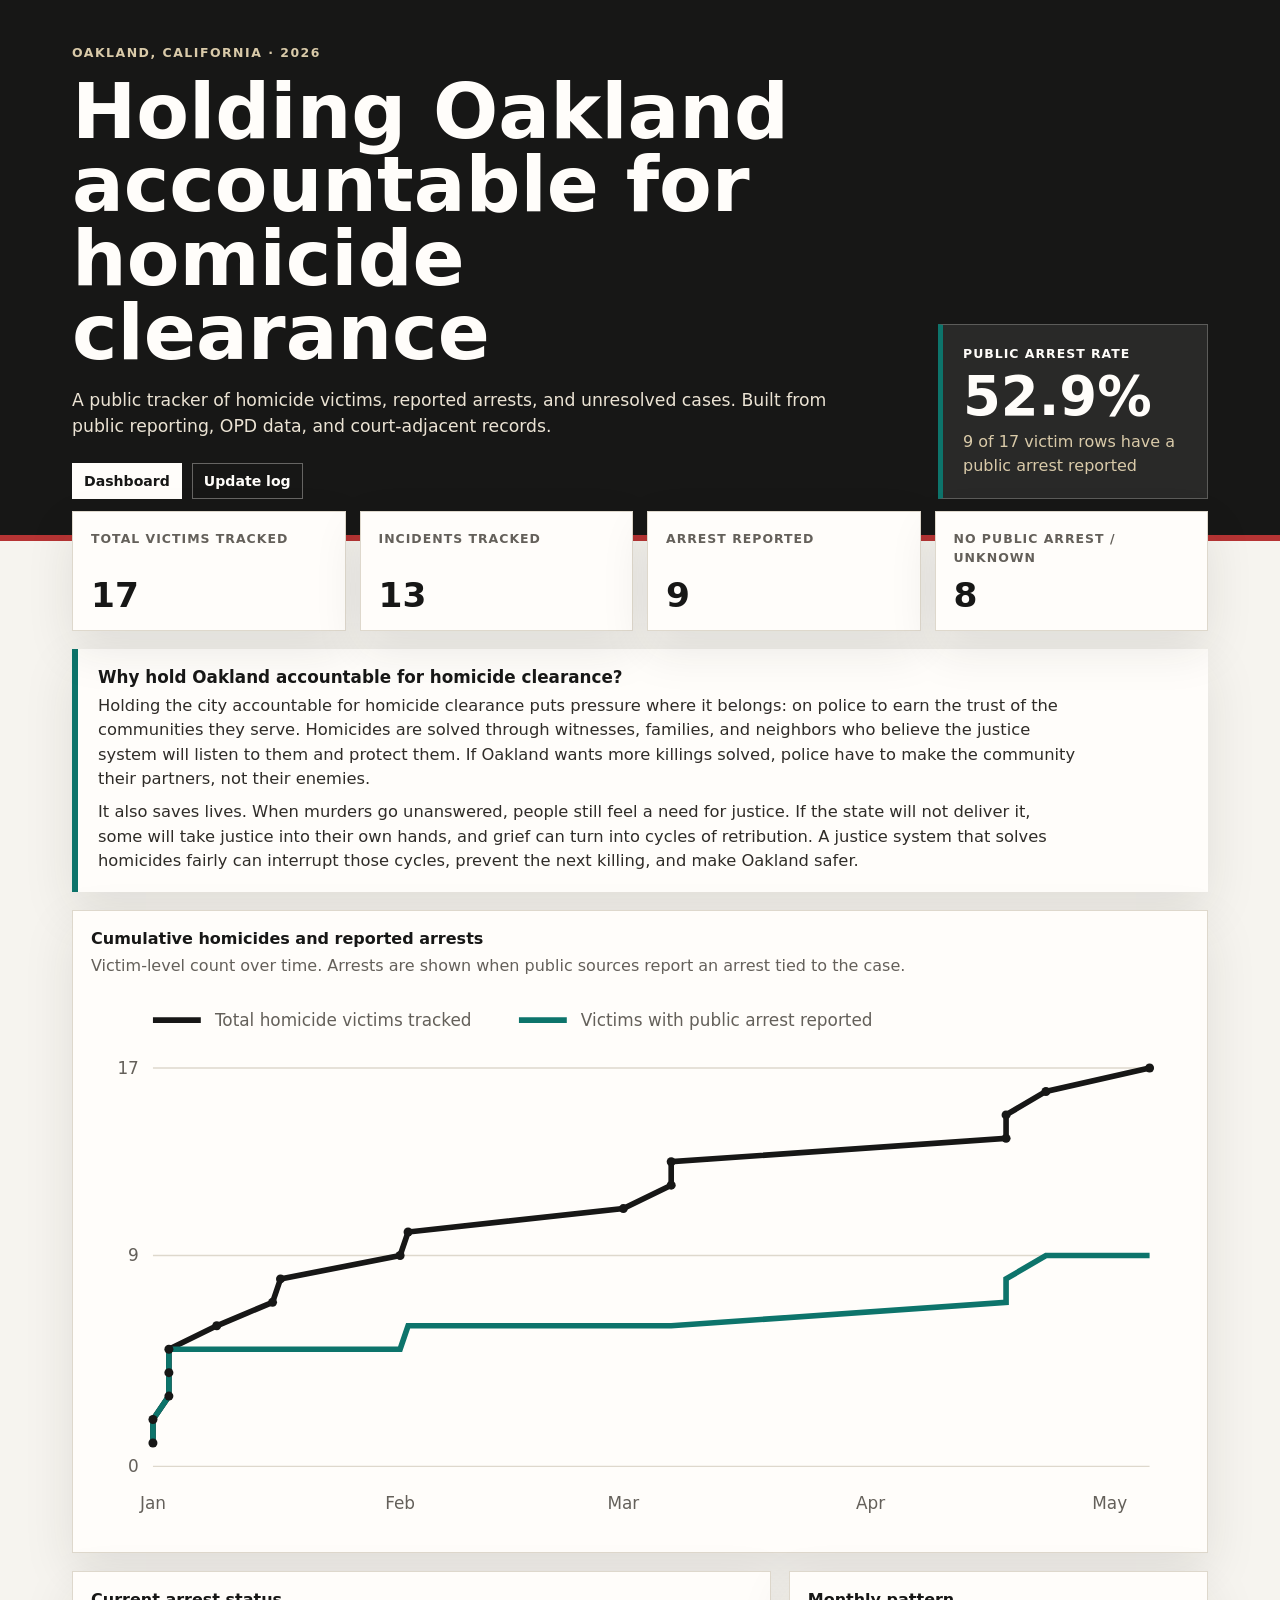
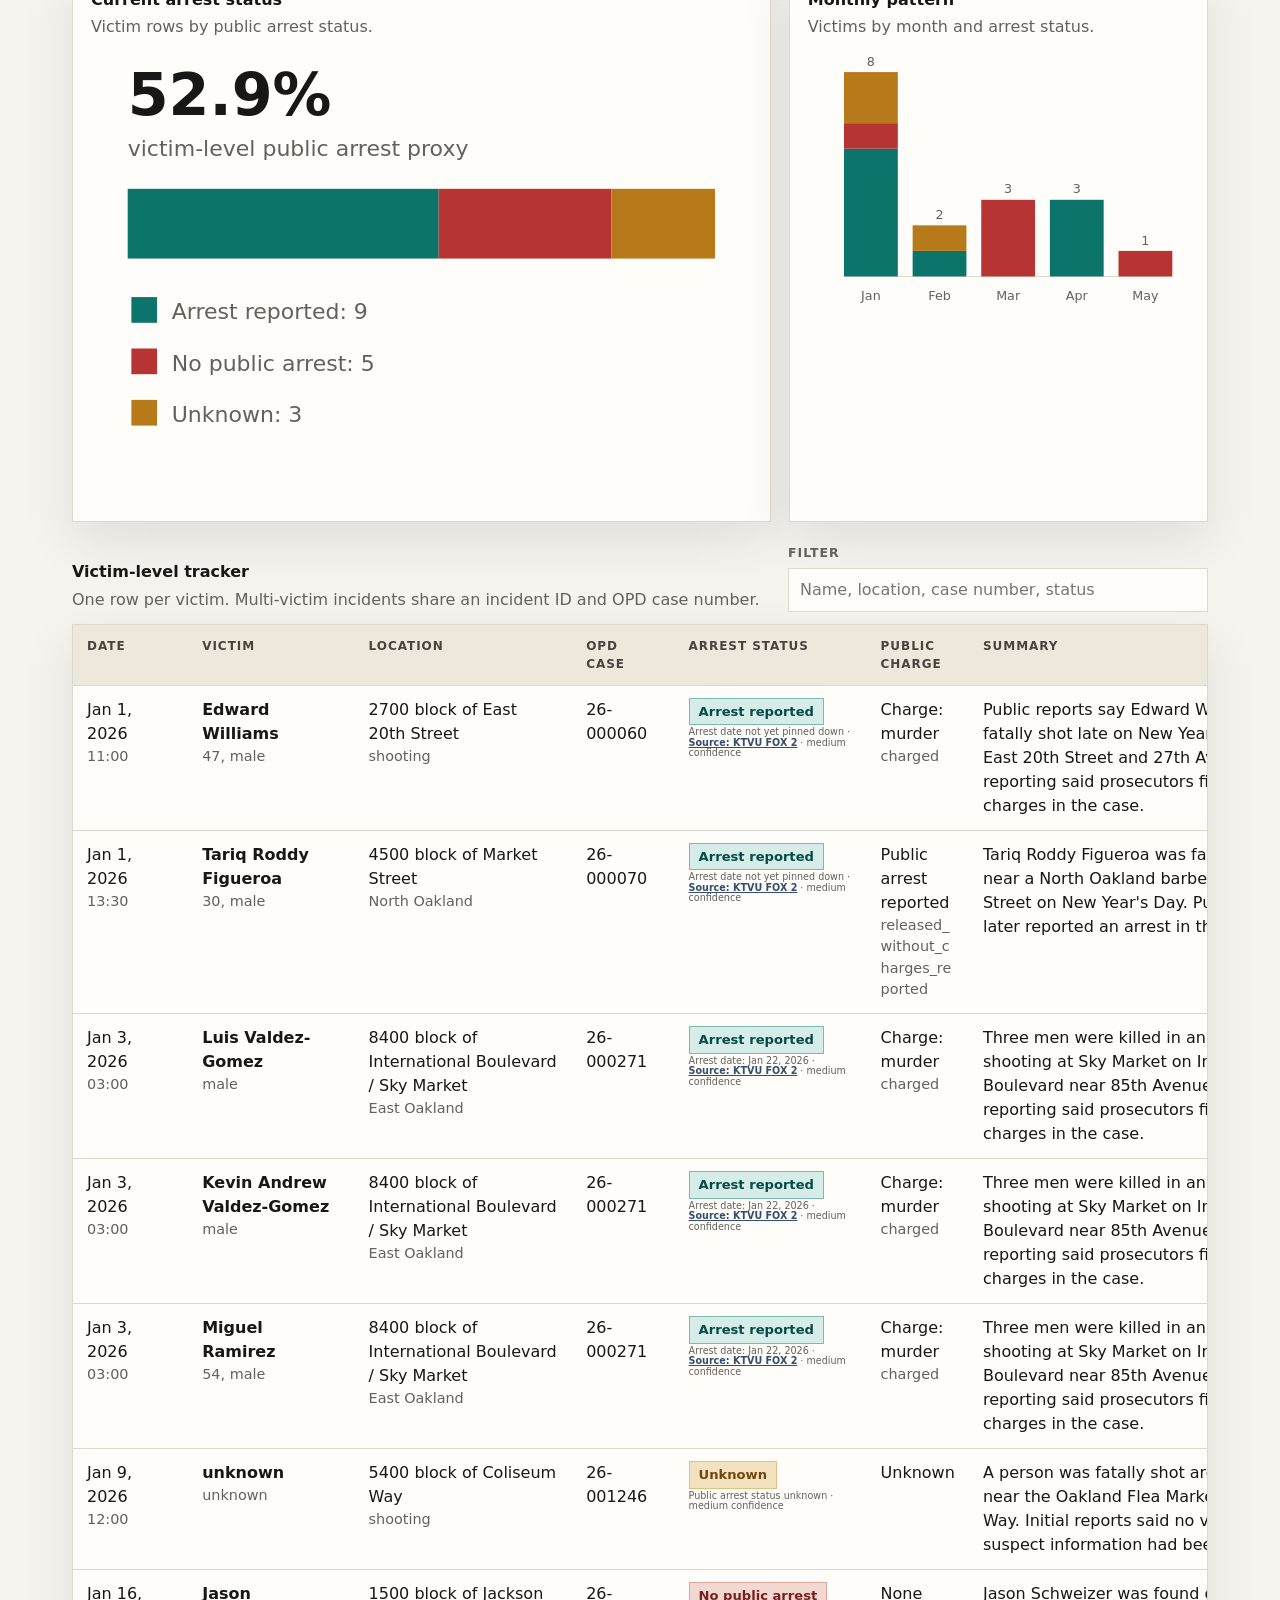
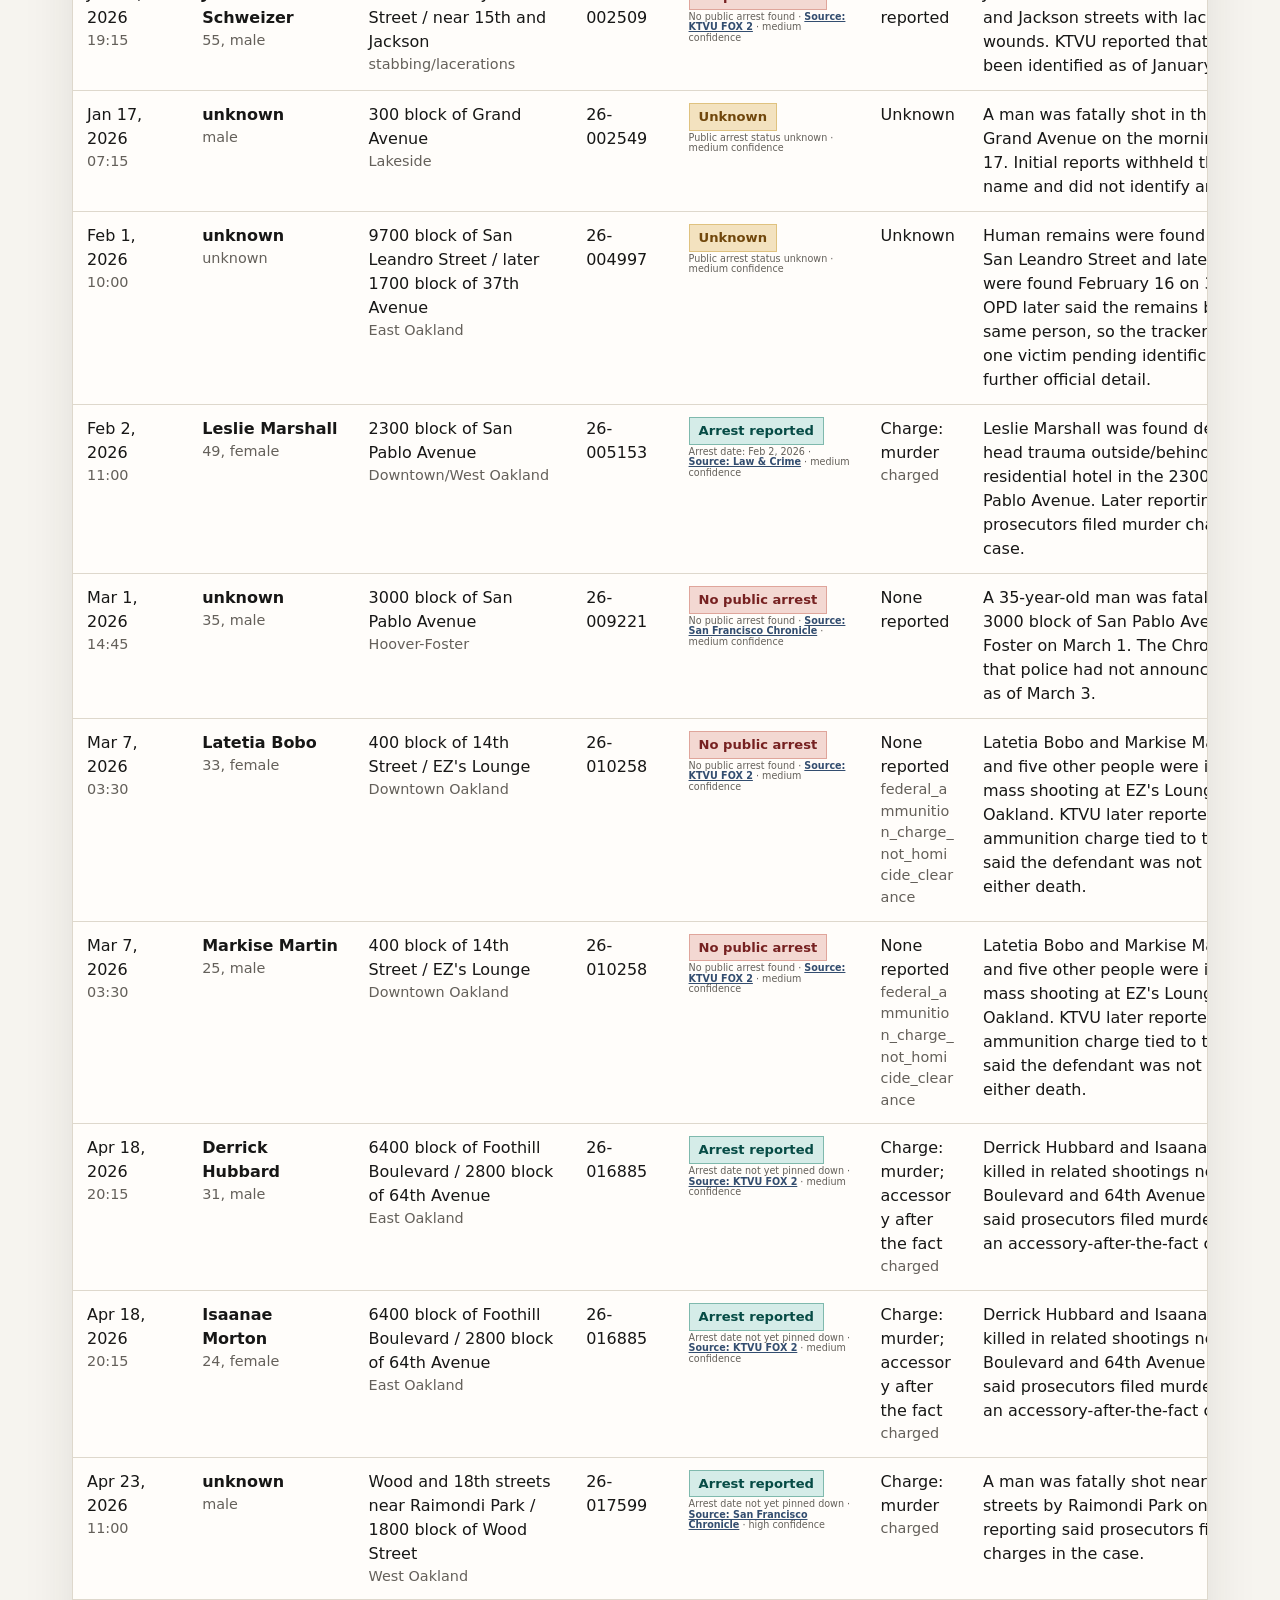
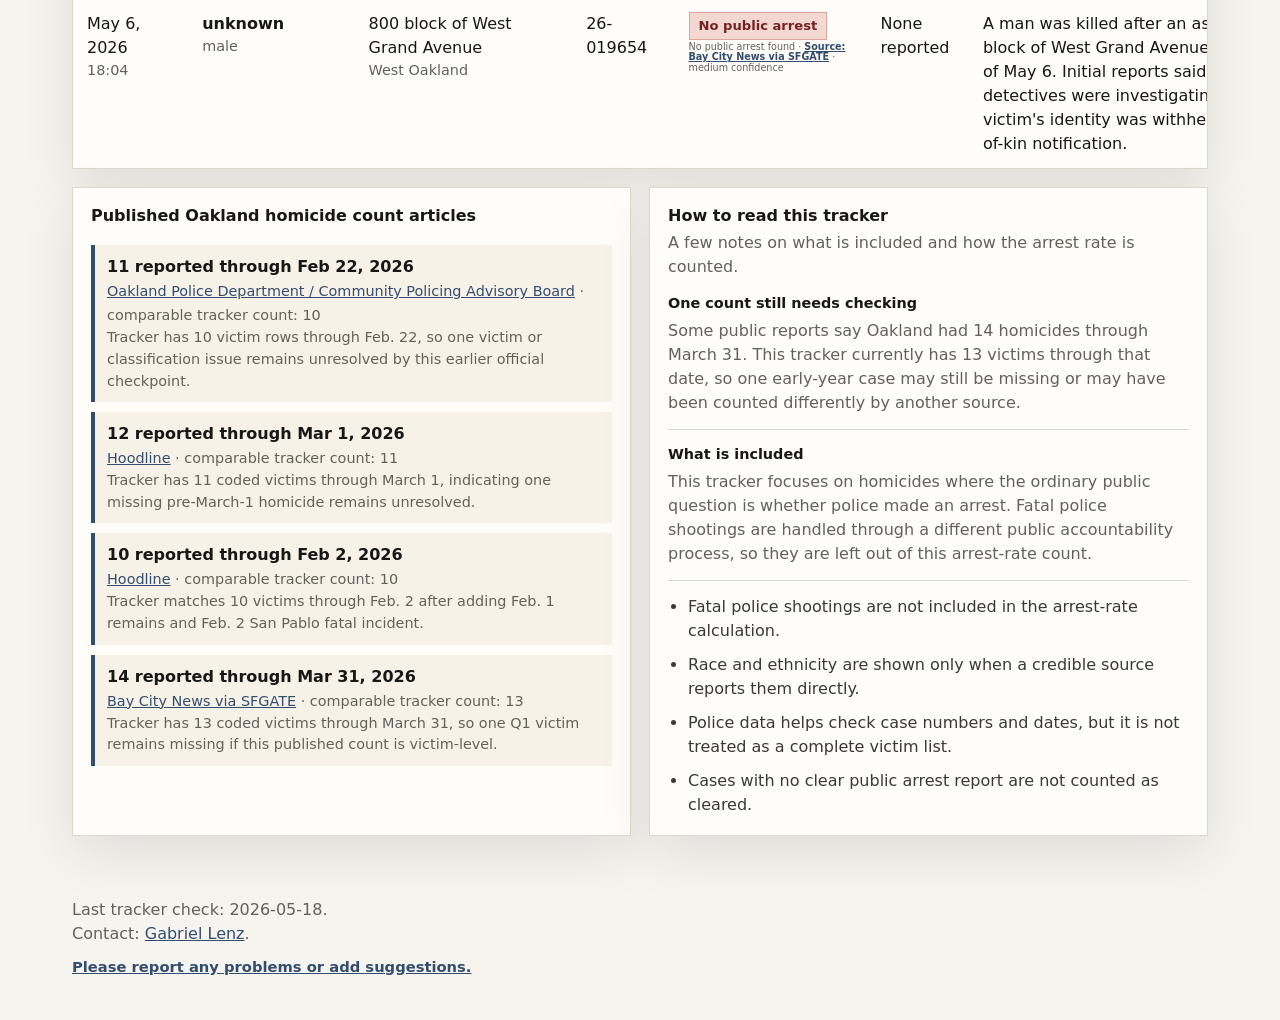
==== index.html @ f84cbbd5 "Refine clearance rationale and table layout" ====
<!doctype html>
<html lang="en">
  <head>
    <meta charset="utf-8" />
    <meta name="viewport" content="width=device-width, initial-scale=1" />
    <meta
      name="description"
      content="Public dashboard tracking Oakland homicide victims and arrest-reported clearance indicators in 2026."
    />
    <title>Oakland Homicide Clearance Tracker</title>
    <link rel="stylesheet" href="styles.css" />
  </head>
  <body>
    <header class="site-header">
      <div class="header-inner">
        <div>
          <p class="eyebrow">Oakland, California · 2026</p>
          <h1>Holding Oakland accountable for homicide clearance</h1>
          <p class="lede">
            A public tracker of homicide victims, reported arrests, and unresolved cases. Built from public
            reporting, OPD data, and court-adjacent records.
          </p>
          <nav class="site-nav" aria-label="Site navigation">
            <a href="index.html" aria-current="page">Dashboard</a>
            <a href="updates.html">Update log</a>
          </nav>
        </div>
        <div class="status-box" aria-label="Current public arrest rate">
          <span class="status-label">Public arrest rate</span>
          <strong id="heroRate">--</strong>
          <span id="heroBasis">Victim-level proxy</span>
        </div>
      </div>
    </header>

    <main>
      <section class="metrics" aria-label="Summary metrics">
        <div class="metric">
          <span>Total victims tracked</span>
          <strong id="metricVictims">--</strong>
        </div>
        <div class="metric">
          <span>Incidents tracked</span>
          <strong id="metricIncidents">--</strong>
        </div>
        <div class="metric">
          <span>Arrest reported</span>
          <strong id="metricArrests">--</strong>
        </div>
        <div class="metric">
          <span>No public arrest / unknown</span>
          <strong id="metricUnresolved">--</strong>
        </div>
      </section>

      <section class="mission" aria-label="Why this tracker exists">
        <h2>Why hold Oakland accountable for homicide clearance?</h2>
        <p>
          Holding the city accountable for homicide clearance puts pressure where it belongs: on police to earn
          the trust of the communities they serve. Homicides are solved through witnesses, families, and neighbors
          who believe the justice system will listen to them and protect them. If Oakland wants more killings
          solved, police have to make the community their partners, not their enemies.
        </p>
        <p>
          It also saves lives. When murders go unanswered, people still feel a need for justice. If the state will
          not deliver it, some will take justice into their own hands, and grief can turn into cycles of
          retribution. A justice system that solves homicides fairly can interrupt those cycles, prevent the next
          killing, and make Oakland safer.
        </p>
      </section>

      <section class="dashboard-grid" aria-label="Data visuals">
        <article class="panel wide">
          <div class="panel-heading">
            <div>
              <h2>Cumulative homicides and reported arrests</h2>
              <p>Victim-level count over time. Arrests are shown when public sources report an arrest tied to the case.</p>
            </div>
          </div>
          <div id="cumulativeChart" class="chart"></div>
        </article>

        <article class="panel">
          <div class="panel-heading">
            <div>
              <h2>Current arrest status</h2>
              <p>Victim rows by public arrest status.</p>
            </div>
          </div>
          <div id="statusChart" class="chart compact"></div>
        </article>

        <article class="panel">
          <div class="panel-heading">
            <div>
              <h2>Monthly pattern</h2>
              <p>Victims by month and arrest status.</p>
            </div>
          </div>
          <div id="monthlyChart" class="chart compact"></div>
        </article>
      </section>

      <section class="cases-section">
        <div class="section-heading">
          <div>
            <h2>Victim-level tracker</h2>
            <p>One row per victim. Multi-victim incidents share an incident ID and OPD case number.</p>
          </div>
          <label class="filter">
            <span>Filter</span>
            <input id="caseFilter" type="search" placeholder="Name, location, case number, status" />
          </label>
        </div>
        <div class="table-wrap">
          <table>
            <colgroup>
              <col class="col-date" />
              <col class="col-victim" />
              <col class="col-location" />
              <col class="col-case" />
              <col class="col-status" />
              <col class="col-charge" />
              <col class="col-summary" />
            </colgroup>
            <thead>
              <tr>
                <th>Date</th>
                <th>Victim</th>
                <th>Location</th>
                <th>OPD case</th>
                <th>Arrest status</th>
                <th>Public charge</th>
                <th>Summary</th>
              </tr>
            </thead>
            <tbody id="victimRows"></tbody>
          </table>
        </div>
      </section>

      <section class="dashboard-grid bottom" aria-label="Reconciliation and methods">
        <article class="panel">
          <div class="panel-heading">
            <div>
              <h2>Published Oakland homicide count articles</h2>
            </div>
          </div>
          <div id="countReports" class="count-list"></div>
        </article>
        <article class="panel">
          <div class="panel-heading">
            <div>
              <h2>How to read this tracker</h2>
              <p>A few notes on what is included and how the arrest rate is counted.</p>
            </div>
          </div>
          <div class="technical-note">
            <h3>One count still needs checking</h3>
            <p id="reconciliationNote"></p>
          </div>
          <div class="technical-note">
            <h3>What is included</h3>
            <p id="scopeNote"></p>
          </div>
          <ul class="rules">
            <li>Fatal police shootings are not included in the arrest-rate calculation.</li>
            <li>Race and ethnicity are shown only when a credible source reports them directly.</li>
            <li>Police data helps check case numbers and dates, but it is not treated as a complete victim list.</li>
            <li>Cases with no clear public arrest report are not counted as cleared.</li>
          </ul>
        </article>
      </section>
    </main>

    <footer>
      <p>
        Last tracker check: <span id="lastChecked">--</span>.
      </p>
      <p>
        Contact: <a href="mailto:gabe.lenz@gmail.com">Gabriel Lenz</a>.
      </p>
      <p class="feedback">
        <a href="https://github.com/gabriellenz/oakland-clearance-tracker/issues/new">
          Please report any problems or add suggestions.
        </a>
      </p>
    </footer>

    <script src="app.js"></script>
  </body>
</html>
---- styles.css ----
:root {
  --bg: #f6f4ef;
  --paper: #fffdfa;
  --ink: #171716;
  --muted: #64605a;
  --line: #ded8cc;
  --red: #b63434;
  --red-soft: #f3d8d2;
  --teal: #0d746b;
  --teal-soft: #d5ece8;
  --gold: #b77a1b;
  --gold-soft: #f3e2bf;
  --blue: #334d6f;
  --shadow: 0 18px 48px rgba(43, 37, 28, 0.1);
}

* {
  box-sizing: border-box;
}

body {
  margin: 0;
  background: var(--bg);
  color: var(--ink);
  font-family:
    Inter, ui-sans-serif, system-ui, -apple-system, BlinkMacSystemFont, "Segoe UI", sans-serif;
  line-height: 1.5;
}

a {
  color: var(--blue);
}

.site-header {
  background: #171716;
  color: #fffdfa;
  border-bottom: 6px solid var(--red);
}

.compact-header .header-inner {
  grid-template-columns: minmax(0, 1fr);
  min-height: 260px;
}

.header-inner {
  max-width: 1180px;
  margin: 0 auto;
  min-height: 380px;
  padding: 44px 22px 36px;
  display: grid;
  grid-template-columns: minmax(0, 1fr) 270px;
  gap: 34px;
  align-items: end;
}

.eyebrow {
  margin: 0 0 12px;
  color: #d9caa9;
  font-size: 0.78rem;
  font-weight: 800;
  letter-spacing: 0.12em;
  text-transform: uppercase;
}

h1,
h2,
p {
  margin-top: 0;
}

h1 {
  max-width: 780px;
  margin-bottom: 18px;
  font-size: clamp(2.4rem, 6vw, 5.6rem);
  line-height: 0.96;
  letter-spacing: 0;
}

h2 {
  margin-bottom: 6px;
  font-size: 1rem;
  line-height: 1.2;
}

.lede {
  max-width: 760px;
  margin-bottom: 0;
  color: #ebe3d4;
  font-size: 1.08rem;
}

.site-nav {
  display: flex;
  flex-wrap: wrap;
  gap: 10px;
  margin-top: 24px;
}

.site-nav a {
  display: inline-flex;
  align-items: center;
  min-height: 36px;
  padding: 6px 11px;
  border: 1px solid rgba(255, 253, 250, 0.34);
  color: #fffdfa;
  font-size: 0.88rem;
  font-weight: 800;
  text-decoration: none;
}

.site-nav a[aria-current="page"] {
  background: #fffdfa;
  color: #171716;
}

.status-box {
  border: 1px solid rgba(255, 253, 250, 0.24);
  border-left: 5px solid var(--teal);
  padding: 20px;
  background: rgba(255, 253, 250, 0.08);
}

.status-label,
.metric span,
.filter span {
  display: block;
  color: inherit;
  font-size: 0.78rem;
  font-weight: 800;
  letter-spacing: 0.08em;
  text-transform: uppercase;
}

.status-box strong {
  display: block;
  margin: 6px 0;
  font-size: 3.4rem;
  line-height: 1;
}

.status-box span:last-child {
  color: #d9caa9;
}

main {
  max-width: 1180px;
  margin: 0 auto;
  padding: 24px 22px 44px;
}

.metrics {
  display: grid;
  grid-template-columns: repeat(4, minmax(0, 1fr));
  gap: 14px;
  margin-top: -54px;
}

.metric,
.panel,
.notice {
  background: var(--paper);
  border: 1px solid var(--line);
  box-shadow: var(--shadow);
}

.metric {
  min-height: 120px;
  padding: 18px;
  display: grid;
  align-content: space-between;
}

.metric span {
  color: var(--muted);
}

.metric strong {
  font-size: 2.15rem;
  line-height: 1;
}

.mission {
  margin: 18px 0;
  padding: 18px 20px;
  border-left: 6px solid var(--teal);
  background: var(--paper);
  box-shadow: var(--shadow);
}

.mission h2 {
  font-size: 1.05rem;
}

.mission p {
  max-width: 980px;
  margin-bottom: 9px;
  color: #2f2c28;
  font-size: 1.02rem;
}

.mission p:last-child {
  margin-bottom: 0;
}

.panel p,
.section-heading p,
footer p {
  color: var(--muted);
  margin-bottom: 0;
}

.dashboard-grid {
  display: grid;
  grid-template-columns: minmax(0, 1.25fr) minmax(320px, 0.75fr);
  gap: 18px;
  margin: 18px 0;
}

.dashboard-grid.bottom {
  grid-template-columns: minmax(0, 1fr) minmax(0, 1fr);
}

.panel {
  padding: 18px;
  overflow: hidden;
}

.panel.wide {
  grid-column: 1 / -1;
}

.panel-heading {
  display: flex;
  justify-content: space-between;
  gap: 16px;
  margin-bottom: 14px;
}

.chart {
  width: 100%;
  min-height: 320px;
  overflow: hidden;
}

.chart.compact {
  min-height: 245px;
}

svg {
  display: block;
  width: 100%;
  height: auto;
}

.axis,
.chart-label {
  fill: var(--muted);
  font-size: 12px;
}

.cases-section {
  margin-top: 22px;
}

.section-heading {
  display: flex;
  justify-content: space-between;
  align-items: end;
  gap: 18px;
  margin-bottom: 12px;
}

.filter {
  width: min(420px, 100%);
}

.filter span {
  color: var(--muted);
  margin-bottom: 5px;
}

.filter input {
  width: 100%;
  min-height: 42px;
  border: 1px solid var(--line);
  background: var(--paper);
  color: var(--ink);
  padding: 9px 11px;
  font: inherit;
}

.table-wrap {
  overflow-x: auto;
  border: 1px solid var(--line);
  background: var(--paper);
  box-shadow: var(--shadow);
}

table {
  width: 100%;
  min-width: 1280px;
  border-collapse: collapse;
  table-layout: fixed;
}

.col-date {
  width: 9%;
}

.col-victim {
  width: 13%;
}

.col-location {
  width: 17%;
}

.col-case {
  width: 8%;
}

.col-status {
  width: 15%;
}

.col-charge {
  width: 8%;
}

.col-summary {
  width: 30%;
}

th,
td {
  padding: 12px 14px;
  border-bottom: 1px solid var(--line);
  text-align: left;
  vertical-align: top;
  overflow-wrap: anywhere;
}

th {
  background: #eee8dc;
  color: #48433d;
  font-size: 0.75rem;
  letter-spacing: 0.08em;
  text-transform: uppercase;
}

tr:last-child td {
  border-bottom: 0;
}

.name {
  font-weight: 800;
}

.subtext {
  color: var(--muted);
  font-size: 0.9rem;
}

.microtext {
  margin-top: 2px;
  color: var(--muted);
  font-size: 0.6rem;
  line-height: 1.1;
}

.subtext a,
.microtext a {
  color: var(--blue);
  font-weight: 650;
}

.pill {
  display: inline-flex;
  align-items: center;
  min-height: 26px;
  padding: 3px 9px;
  border: 1px solid;
  font-size: 0.82rem;
  font-weight: 800;
  white-space: nowrap;
}

.pill.yes {
  border-color: #7fb9ad;
  background: var(--teal-soft);
  color: #064b45;
}

.pill.no {
  border-color: #dfa59b;
  background: var(--red-soft);
  color: #762121;
}

.pill.unknown {
  border-color: #dfc27f;
  background: var(--gold-soft);
  color: #70470c;
}

.count-list {
  display: grid;
  gap: 10px;
}

.count-item {
  border-left: 4px solid var(--blue);
  background: #f7f2e8;
  padding: 10px 12px;
}

.count-item strong {
  display: block;
}

.count-item span {
  color: var(--muted);
  font-size: 0.9rem;
}

.log-list {
  display: grid;
  gap: 12px;
}

.log-item {
  display: grid;
  grid-template-columns: minmax(0, 1fr) minmax(210px, 0.35fr);
  gap: 18px;
  align-items: start;
  padding: 16px;
  border: 1px solid var(--line);
  background: var(--paper);
  box-shadow: var(--shadow);
}

.log-item h2 {
  margin: 3px 0 4px;
  font-size: 1rem;
}

.log-item p,
.log-meta span {
  margin: 0;
  color: var(--muted);
}

.log-type {
  color: var(--teal);
  font-size: 0.75rem;
  font-weight: 850;
  letter-spacing: 0.08em;
  text-transform: uppercase;
}

.log-meta {
  display: grid;
  gap: 4px;
}

.empty-state {
  padding: 18px;
  border: 1px dashed var(--line);
  background: var(--paper);
  color: var(--muted);
}

.rules {
  margin: 0;
  padding-left: 20px;
  color: #3c3833;
}

.technical-note {
  margin-bottom: 14px;
  padding-bottom: 14px;
  border-bottom: 1px solid var(--line);
}

.technical-note h3 {
  margin: 0 0 4px;
  font-size: 0.9rem;
}

.technical-note p {
  margin: 0;
  color: var(--muted);
}

.rules li + li {
  margin-top: 10px;
}

footer {
  max-width: 1180px;
  margin: 0 auto;
  padding: 0 22px 42px;
}

.feedback {
  margin-top: 10px;
  font-size: 0.92rem;
}

.feedback a {
  font-weight: 750;
}

@media (max-width: 900px) {
  .header-inner,
  .dashboard-grid,
  .dashboard-grid.bottom,
  .log-item {
    grid-template-columns: 1fr;
  }

  .header-inner {
    min-height: 0;
    padding-top: 34px;
  }

  .status-box {
    max-width: 360px;
  }

  .metrics {
    grid-template-columns: repeat(2, minmax(0, 1fr));
    margin-top: -28px;
  }

  .panel.wide {
    grid-column: auto;
  }

  .section-heading {
    align-items: stretch;
    flex-direction: column;
  }
}

@media (max-width: 560px) {
  main,
  .header-inner,
  footer {
    padding-left: 14px;
    padding-right: 14px;
  }

  h1 {
    font-size: 2.55rem;
  }

  .metrics {
    grid-template-columns: 1fr;
  }

  .metric {
    min-height: 98px;
  }

  .chart {
    min-height: 260px;
  }
}
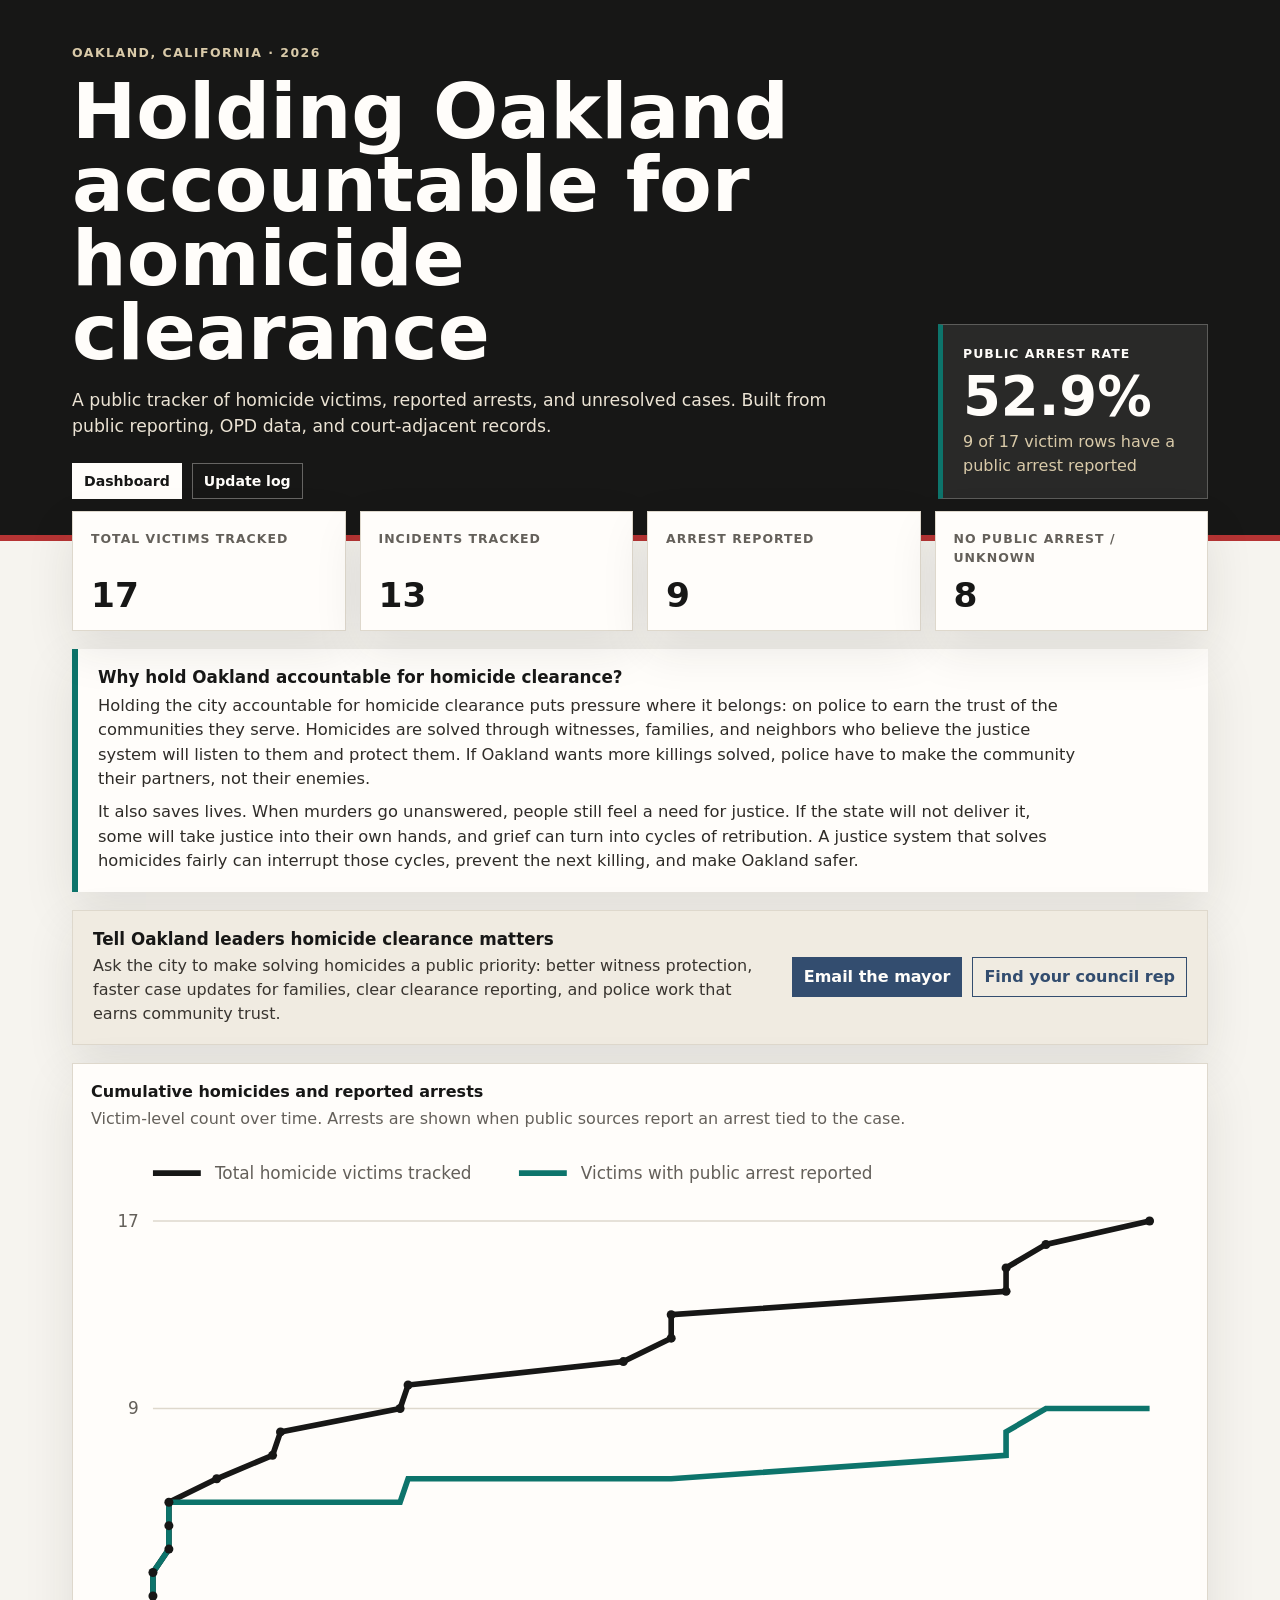
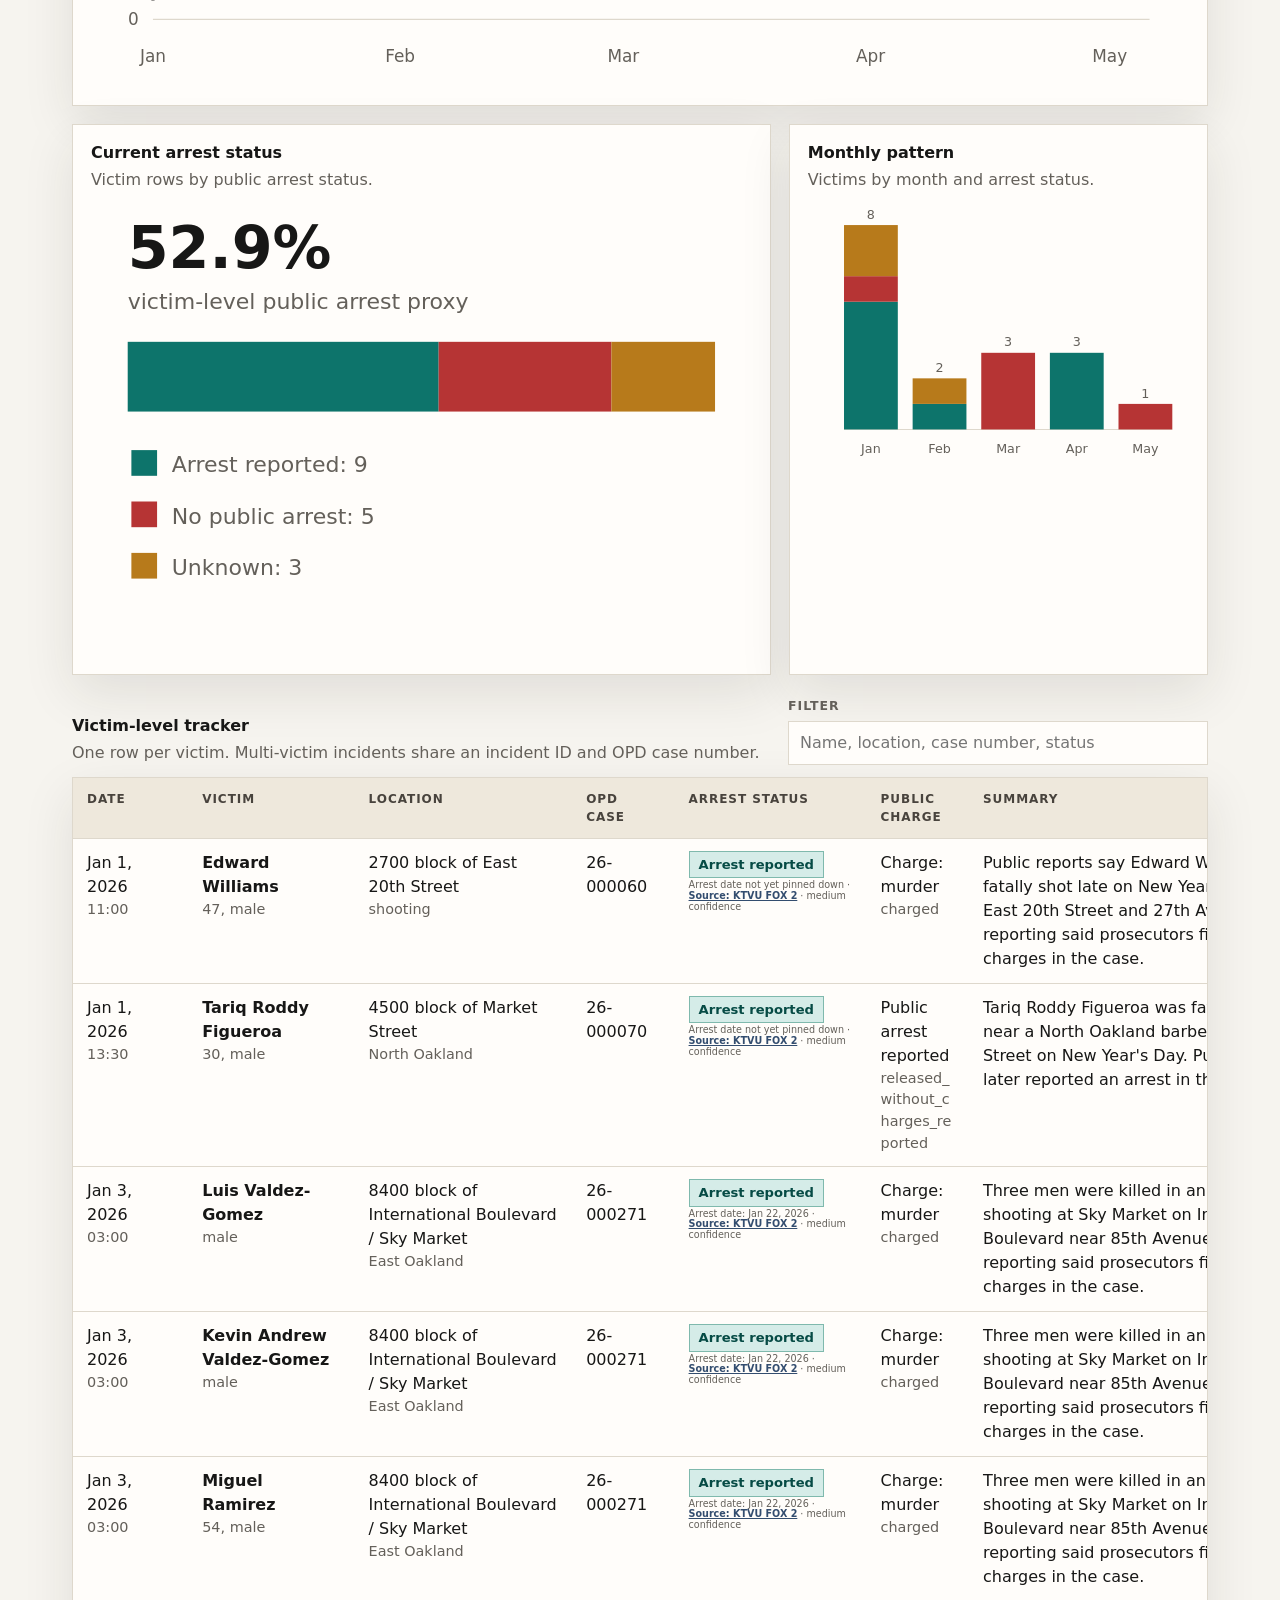
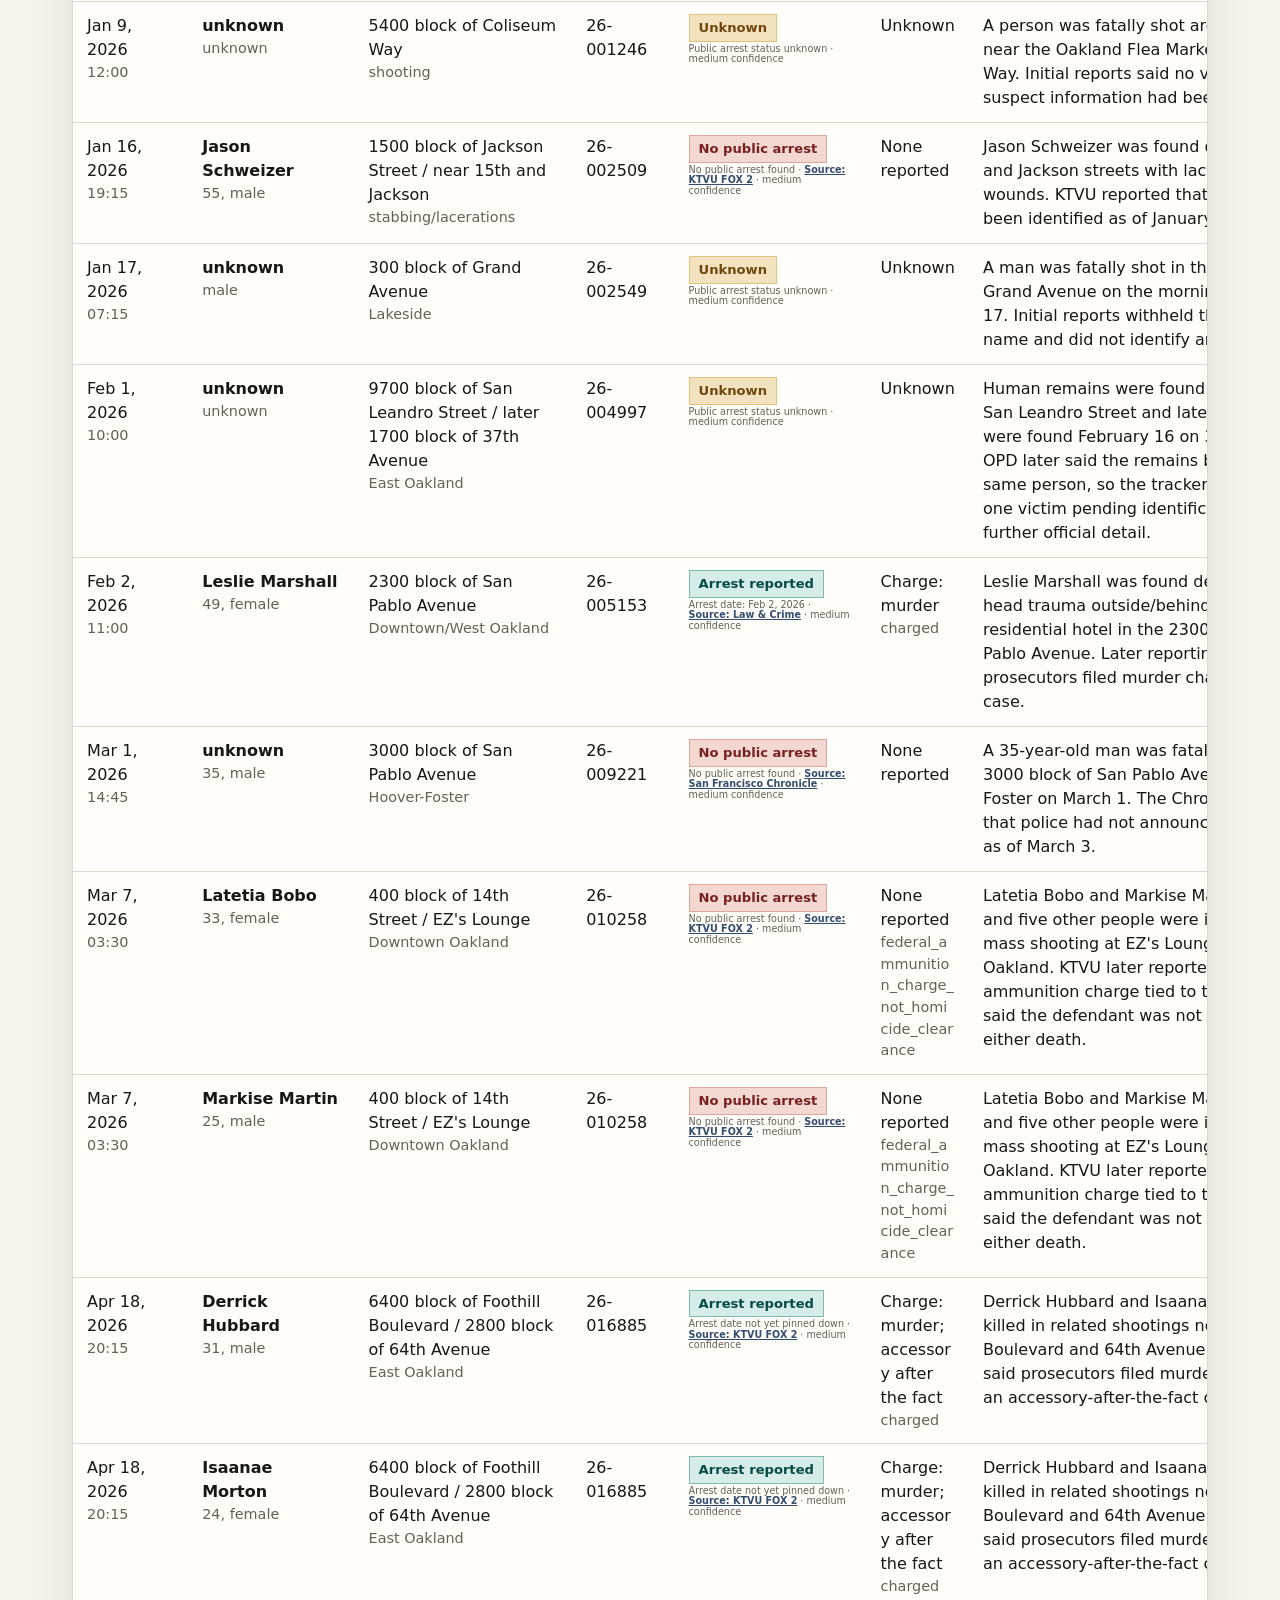
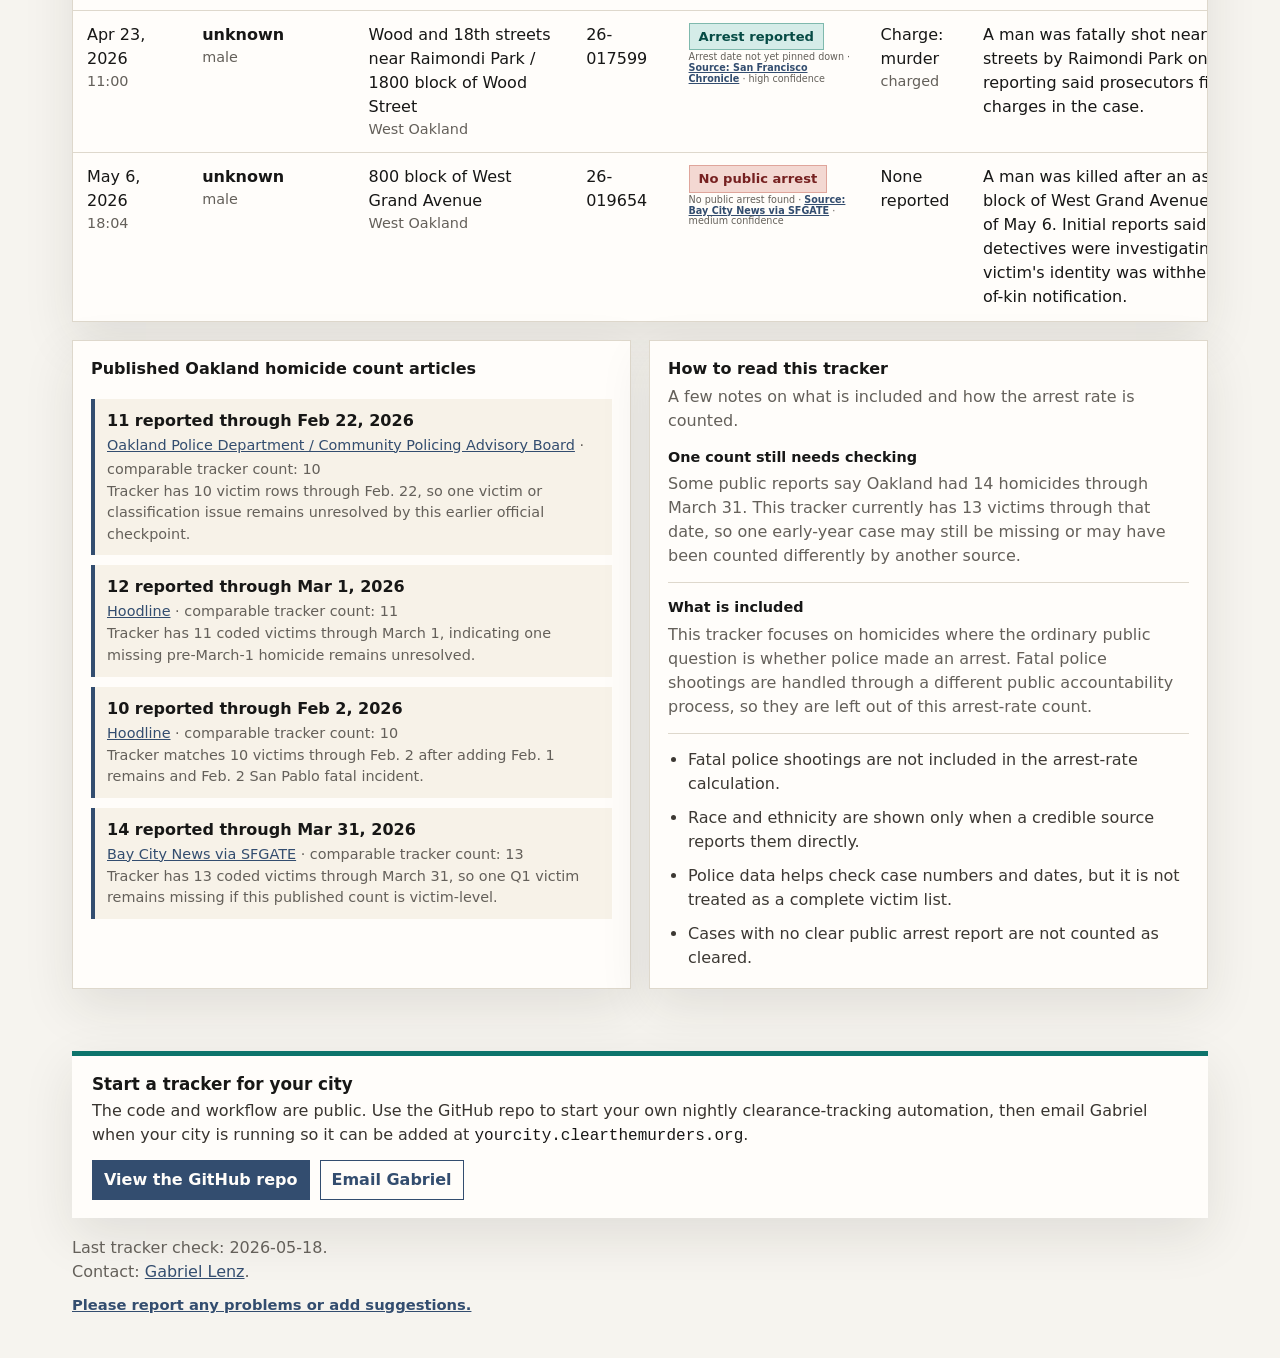
==== commit 06c229b6: "Add replication guide and civic action links" ====
--- a/index.html
+++ b/index.html
@@ -69,6 +69,24 @@
         </p>
       </section>
 
+      <section class="action-panel" aria-label="Contact Oakland elected officials">
+        <div>
+          <h2>Tell Oakland leaders homicide clearance matters</h2>
+          <p>
+            Ask the city to make solving homicides a public priority: better witness protection, faster case
+            updates for families, clear clearance reporting, and police work that earns community trust.
+          </p>
+        </div>
+        <div class="action-links">
+          <a href="mailto:officeofthemayor@oaklandca.gov?subject=Please%20prioritize%20Oakland%20homicide%20clearance">
+            Email the mayor
+          </a>
+          <a href="https://www.oaklandca.gov/services/look-up-your-city-council-district-and-representative">
+            Find your council rep
+          </a>
+        </div>
+      </section>
+
       <section class="dashboard-grid" aria-label="Data visuals">
         <article class="panel wide">
           <div class="panel-heading">
@@ -174,6 +192,20 @@
     </main>
 
     <footer>
+      <div class="footer-cta">
+        <h2>Start a tracker for your city</h2>
+        <p>
+          The code and workflow are public. Use the GitHub repo to start your own nightly clearance-tracking
+          automation, then email Gabriel when your city is running so it can be added at
+          <code>yourcity.clearthemurders.org</code>.
+        </p>
+        <div class="footer-links">
+          <a href="https://github.com/gabriellenz/oakland-clearance-tracker">View the GitHub repo</a>
+          <a href="mailto:gabe.lenz@gmail.com?subject=I%20started%20a%20homicide%20clearance%20tracker">
+            Email Gabriel
+          </a>
+        </div>
+      </div>
       <p>
         Last tracker check: <span id="lastChecked">--</span>.
       </p>
--- a/styles.css
+++ b/styles.css
@@ -202,6 +202,56 @@
   margin-bottom: 0;
 }
 
+.action-panel {
+  margin: 18px 0;
+  padding: 18px 20px;
+  display: grid;
+  grid-template-columns: minmax(0, 1fr) auto;
+  gap: 18px;
+  align-items: center;
+  border: 1px solid var(--line);
+  background: #f0ebe1;
+  box-shadow: var(--shadow);
+}
+
+.action-panel h2,
+.footer-cta h2 {
+  margin-bottom: 5px;
+  font-size: 1.05rem;
+}
+
+.action-panel p,
+.footer-cta p {
+  margin-bottom: 0;
+  color: #38342f;
+}
+
+.action-links,
+.footer-links {
+  display: flex;
+  flex-wrap: wrap;
+  gap: 10px;
+}
+
+.action-links a,
+.footer-links a {
+  display: inline-flex;
+  align-items: center;
+  min-height: 38px;
+  padding: 7px 11px;
+  border: 1px solid var(--blue);
+  color: var(--blue);
+  font-weight: 800;
+  text-decoration: none;
+  white-space: nowrap;
+}
+
+.action-links a:first-child,
+.footer-links a:first-child {
+  background: var(--blue);
+  color: var(--paper);
+}
+
 .panel p,
 .section-heading p,
 footer p {
@@ -502,6 +552,23 @@
   padding: 0 22px 42px;
 }
 
+.footer-cta {
+  margin-bottom: 18px;
+  padding: 18px 20px;
+  border-top: 5px solid var(--teal);
+  background: var(--paper);
+  box-shadow: var(--shadow);
+}
+
+.footer-cta code {
+  color: var(--ink);
+  font-family: ui-monospace, SFMono-Regular, Menlo, Monaco, Consolas, "Liberation Mono", monospace;
+}
+
+.footer-links {
+  margin-top: 12px;
+}
+
 .feedback {
   margin-top: 10px;
   font-size: 0.92rem;
@@ -515,6 +582,7 @@
   .header-inner,
   .dashboard-grid,
   .dashboard-grid.bottom,
+  .action-panel,
   .log-item {
     grid-template-columns: 1fr;
   }
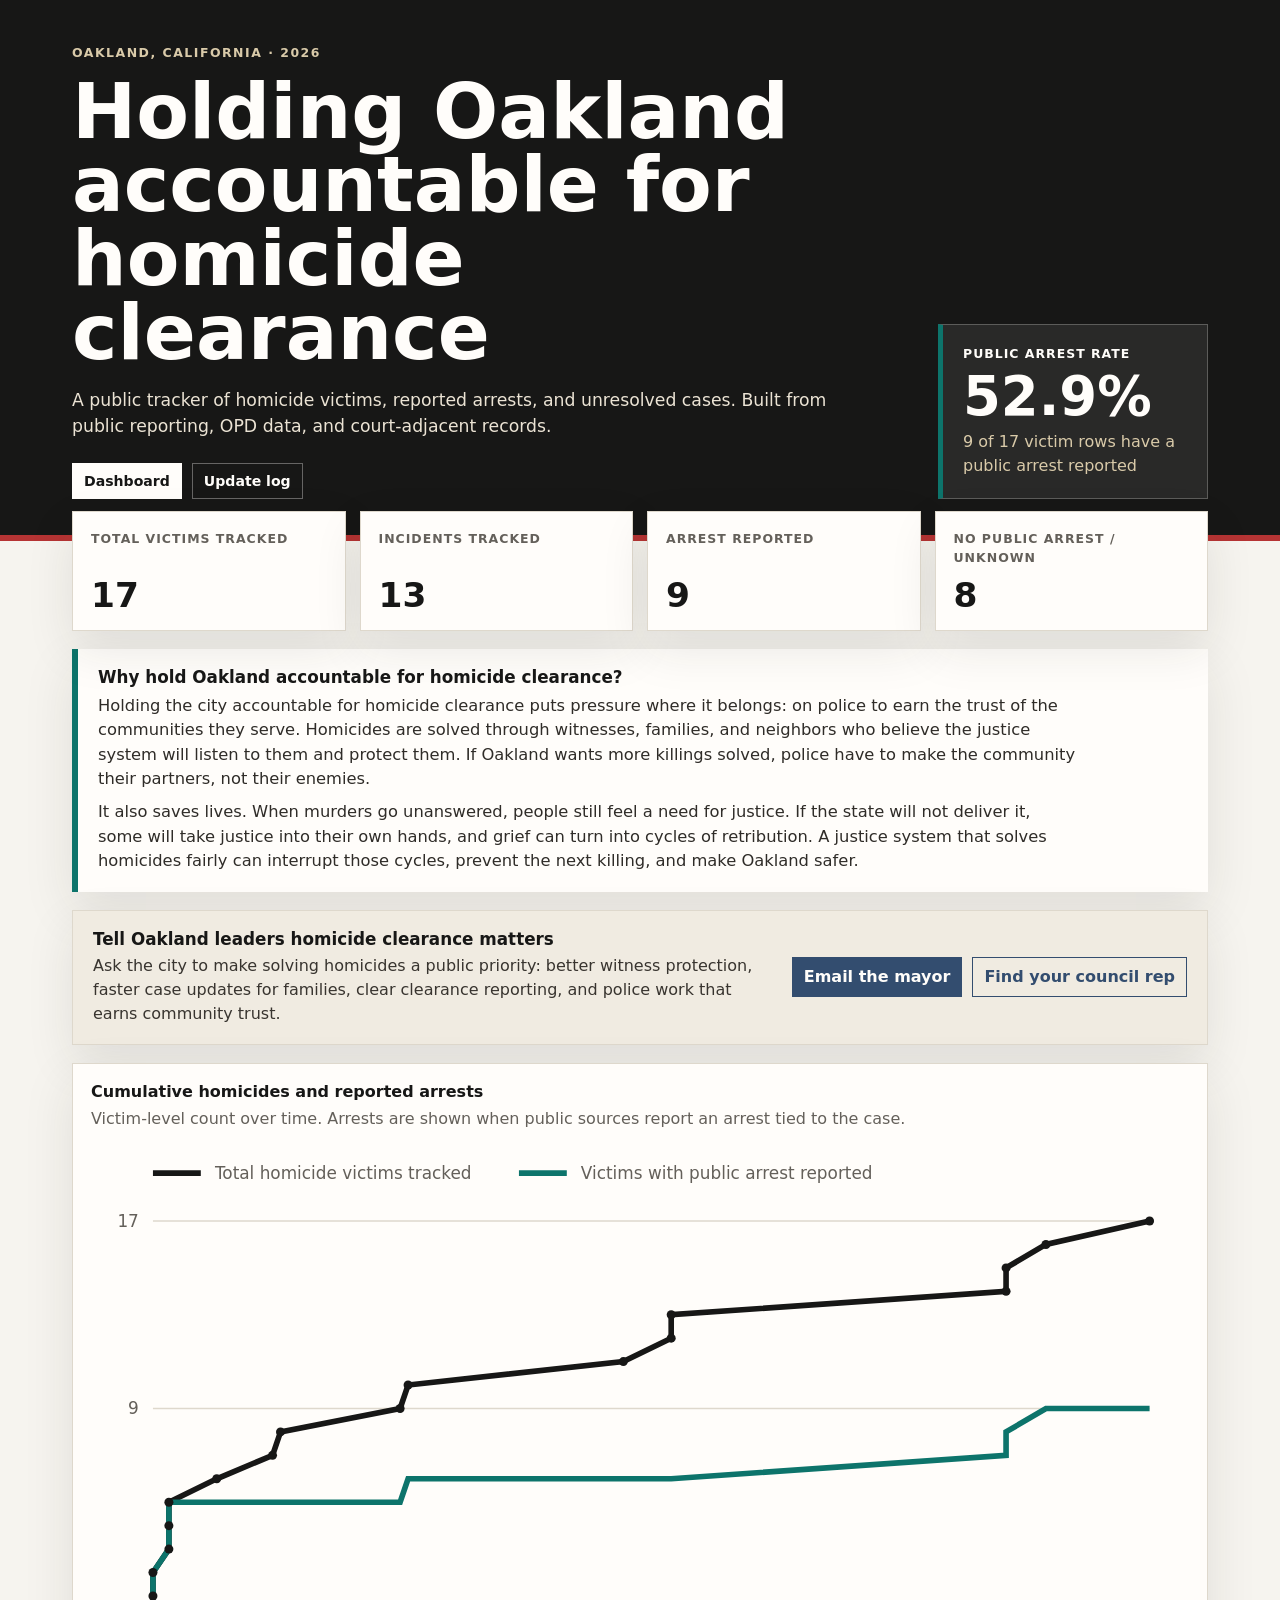
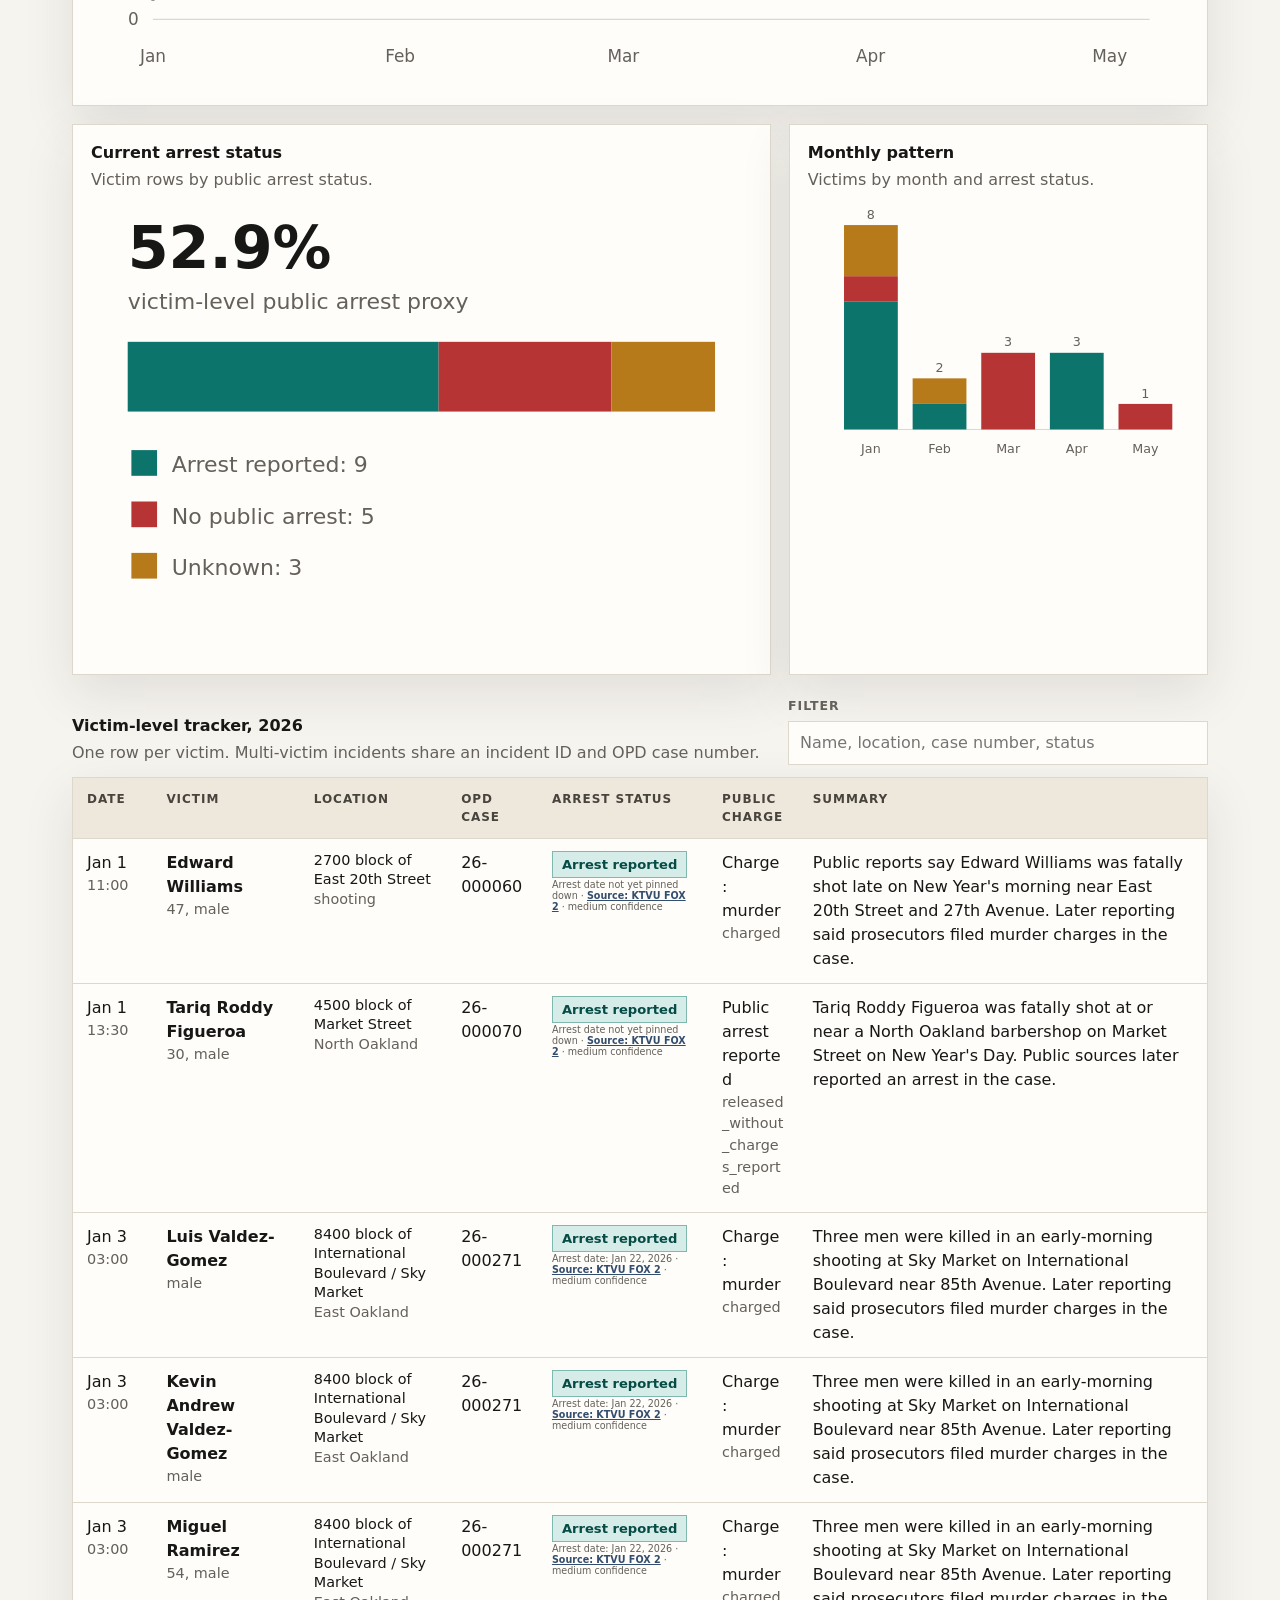
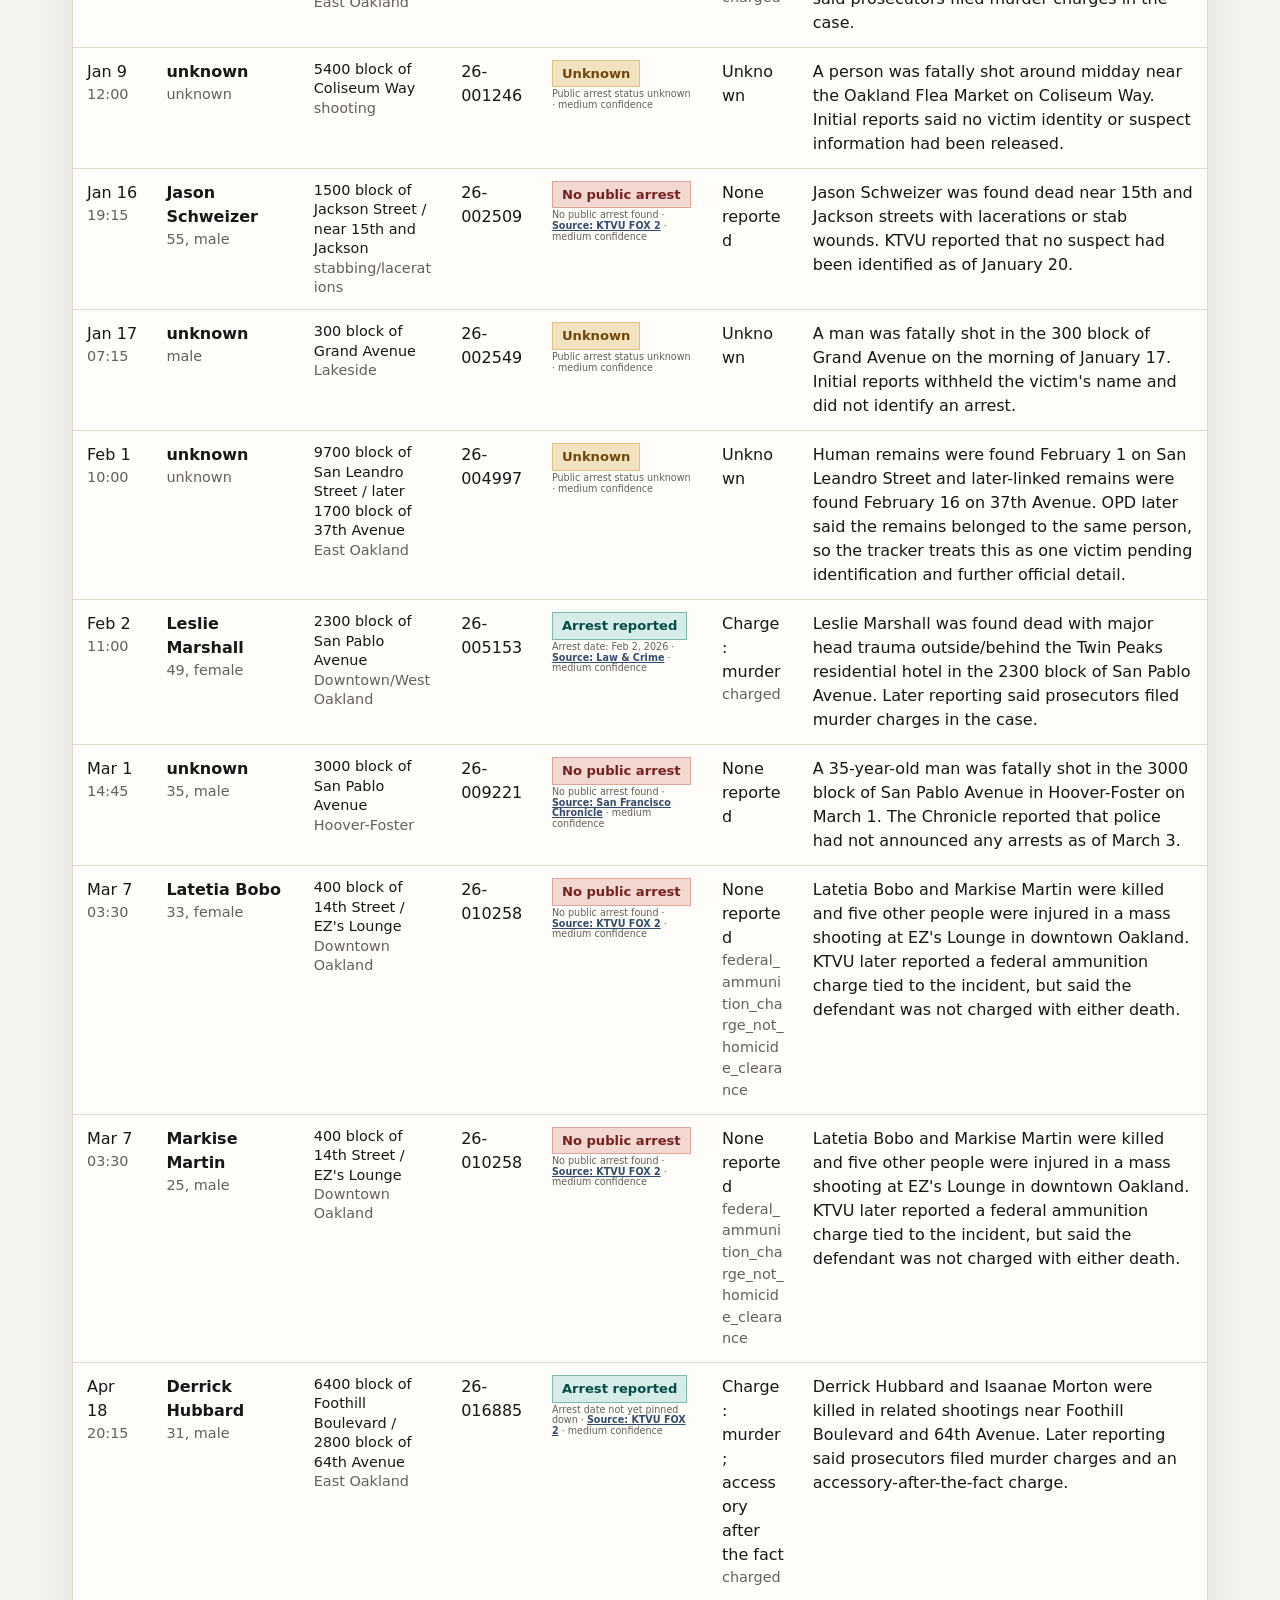
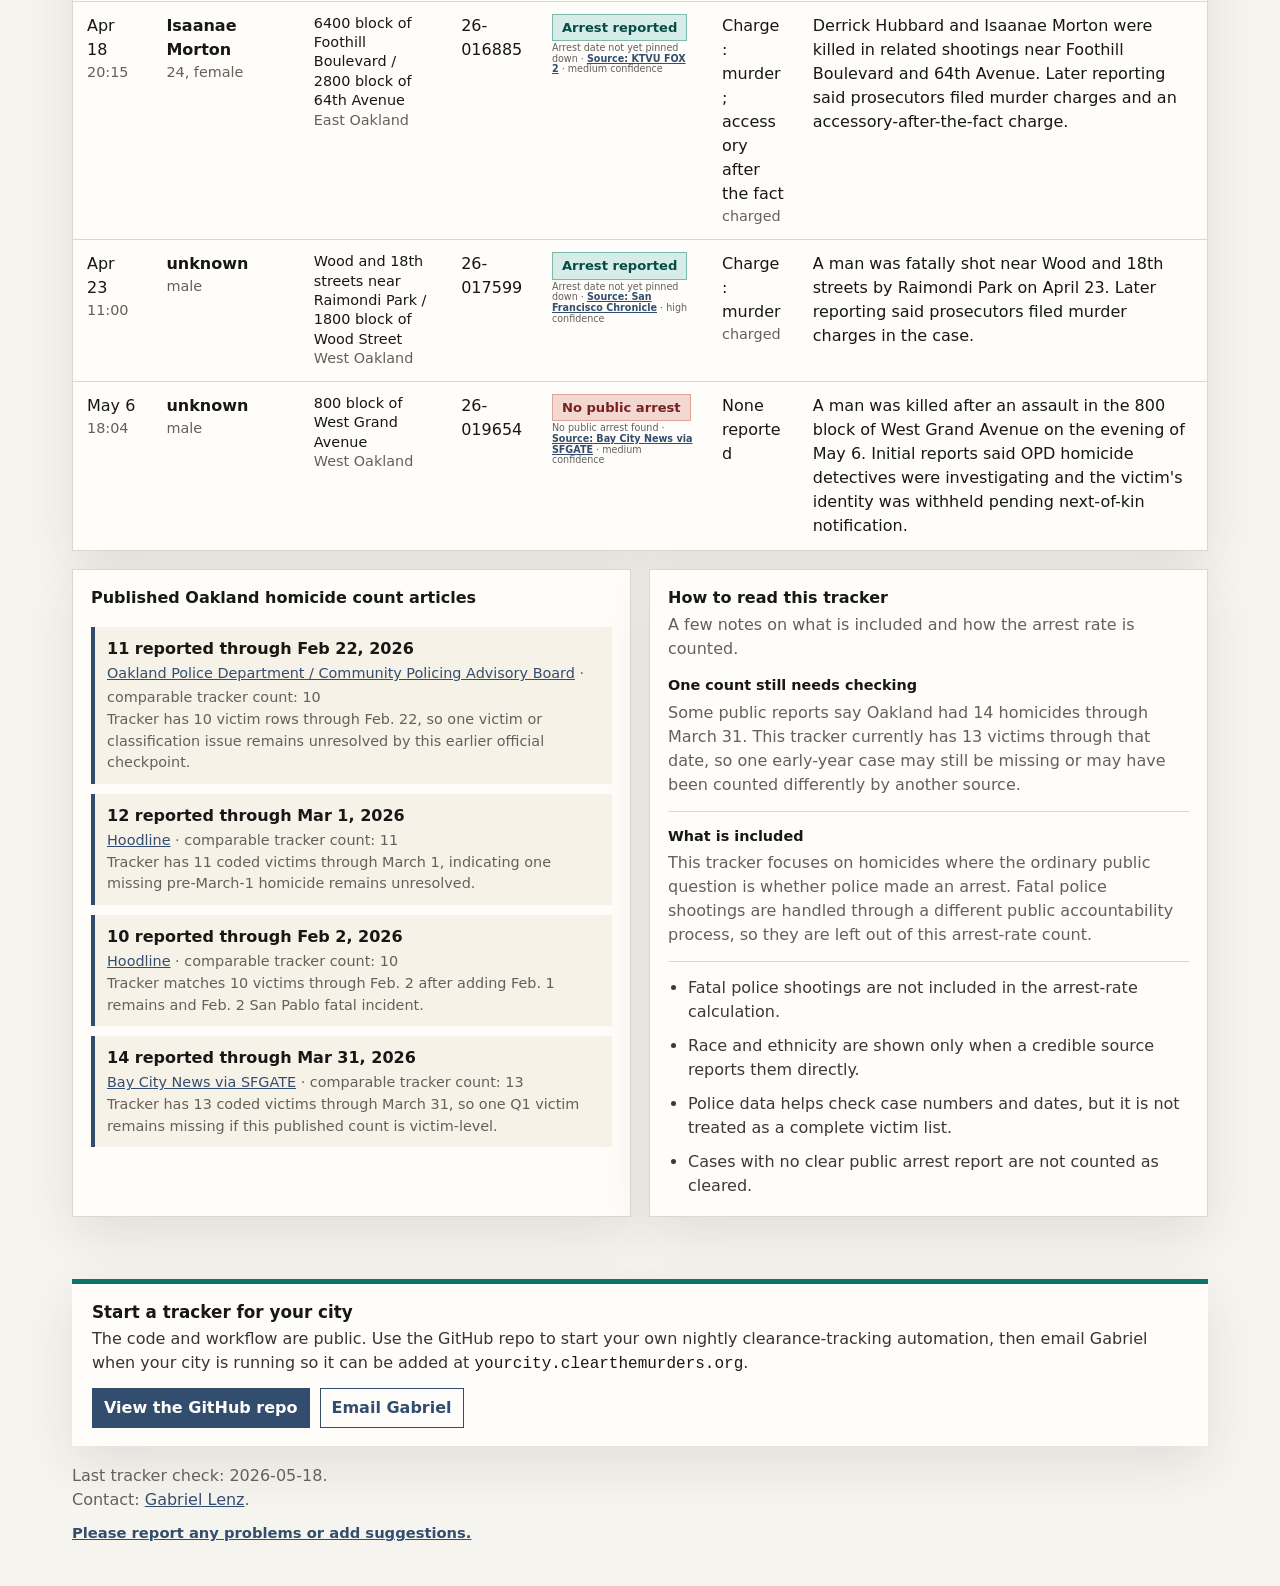
==== commit 27d88f1d: "Tighten victim tracker table fit" ====
--- a/index.html
+++ b/index.html
@@ -122,7 +122,7 @@
       <section class="cases-section">
         <div class="section-heading">
           <div>
-            <h2>Victim-level tracker</h2>
+            <h2>Victim-level tracker, 2026</h2>
             <p>One row per victim. Multi-victim incidents share an incident ID and OPD case number.</p>
           </div>
           <label class="filter">
--- a/styles.css
+++ b/styles.css
@@ -348,13 +348,13 @@
 
 table {
   width: 100%;
-  min-width: 1280px;
+  min-width: 1120px;
   border-collapse: collapse;
   table-layout: fixed;
 }
 
 .col-date {
-  width: 9%;
+  width: 7%;
 }
 
 .col-victim {
@@ -362,7 +362,7 @@
 }
 
 .col-location {
-  width: 17%;
+  width: 13%;
 }
 
 .col-case {
@@ -378,7 +378,7 @@
 }
 
 .col-summary {
-  width: 30%;
+  width: 36%;
 }
 
 th,
@@ -388,6 +388,11 @@
   text-align: left;
   vertical-align: top;
   overflow-wrap: anywhere;
+}
+
+.location-cell {
+  font-size: 0.9rem;
+  line-height: 1.35;
 }
 
 th {
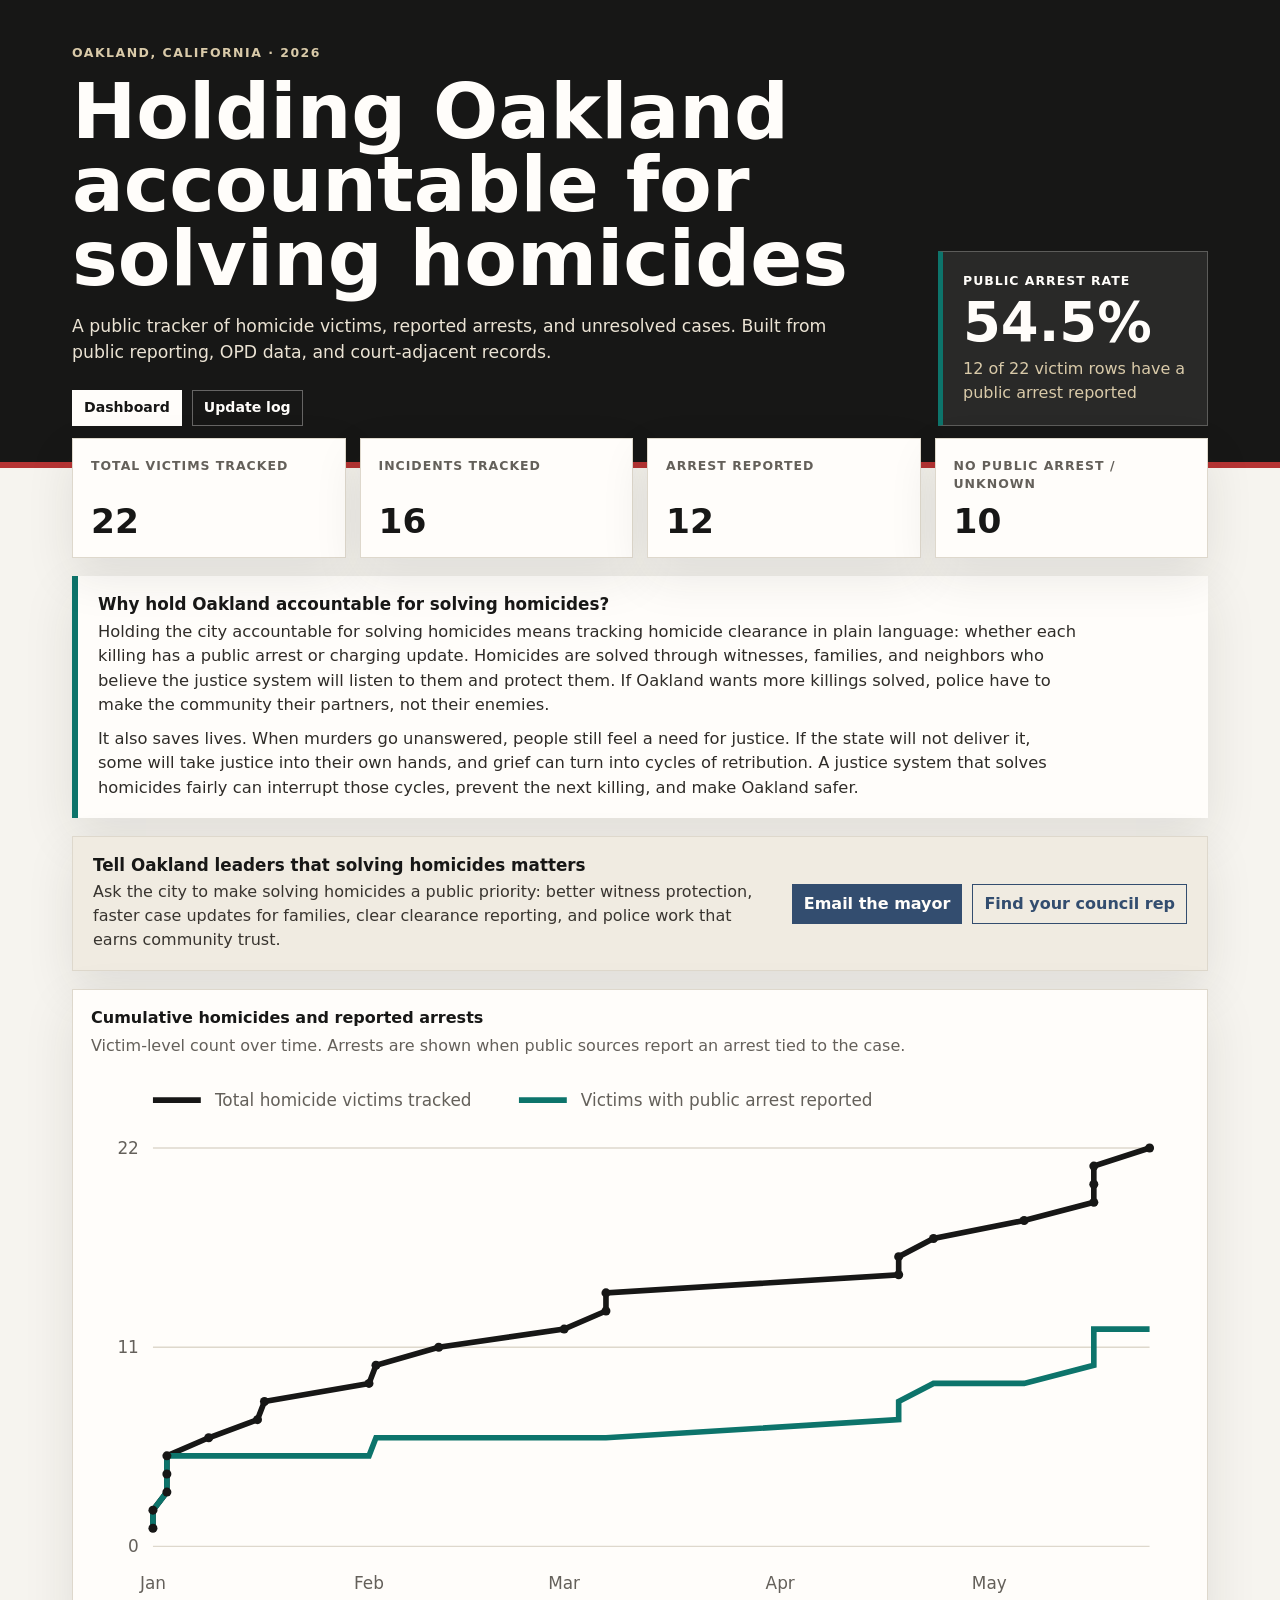
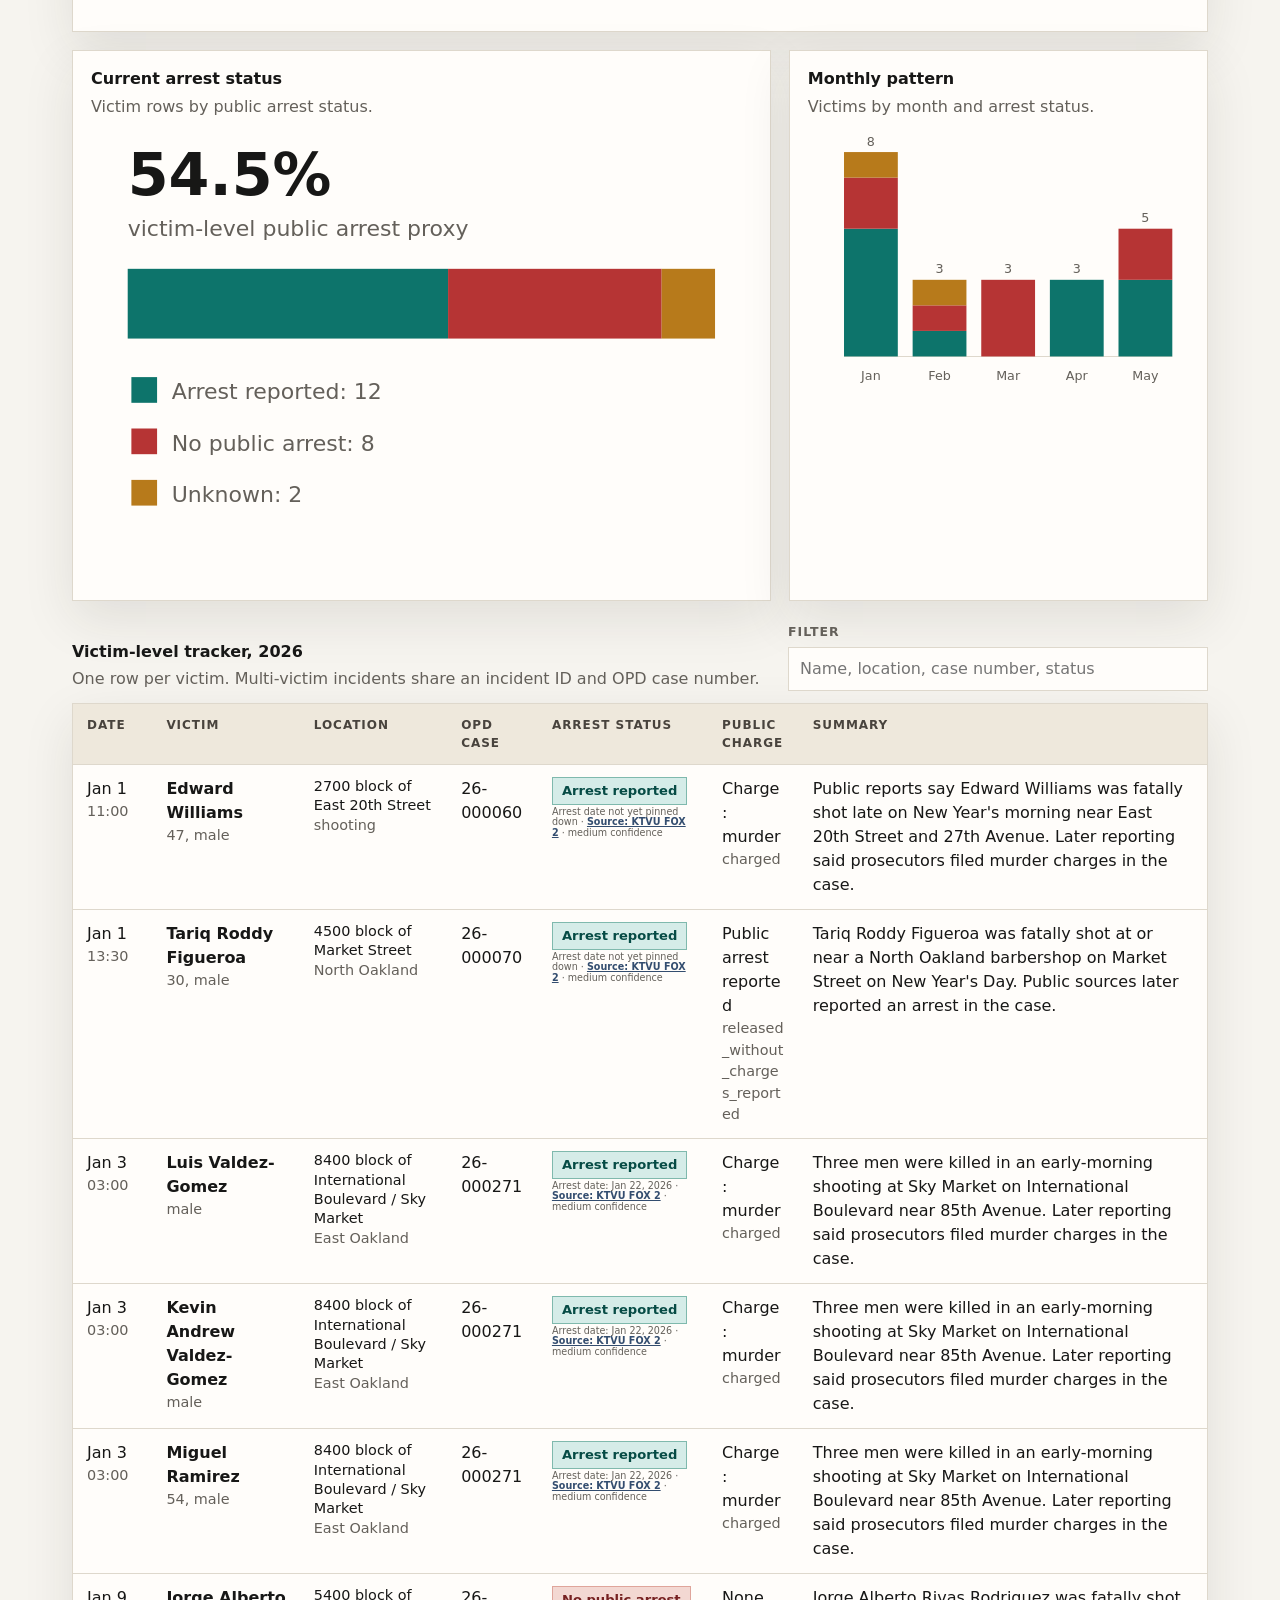
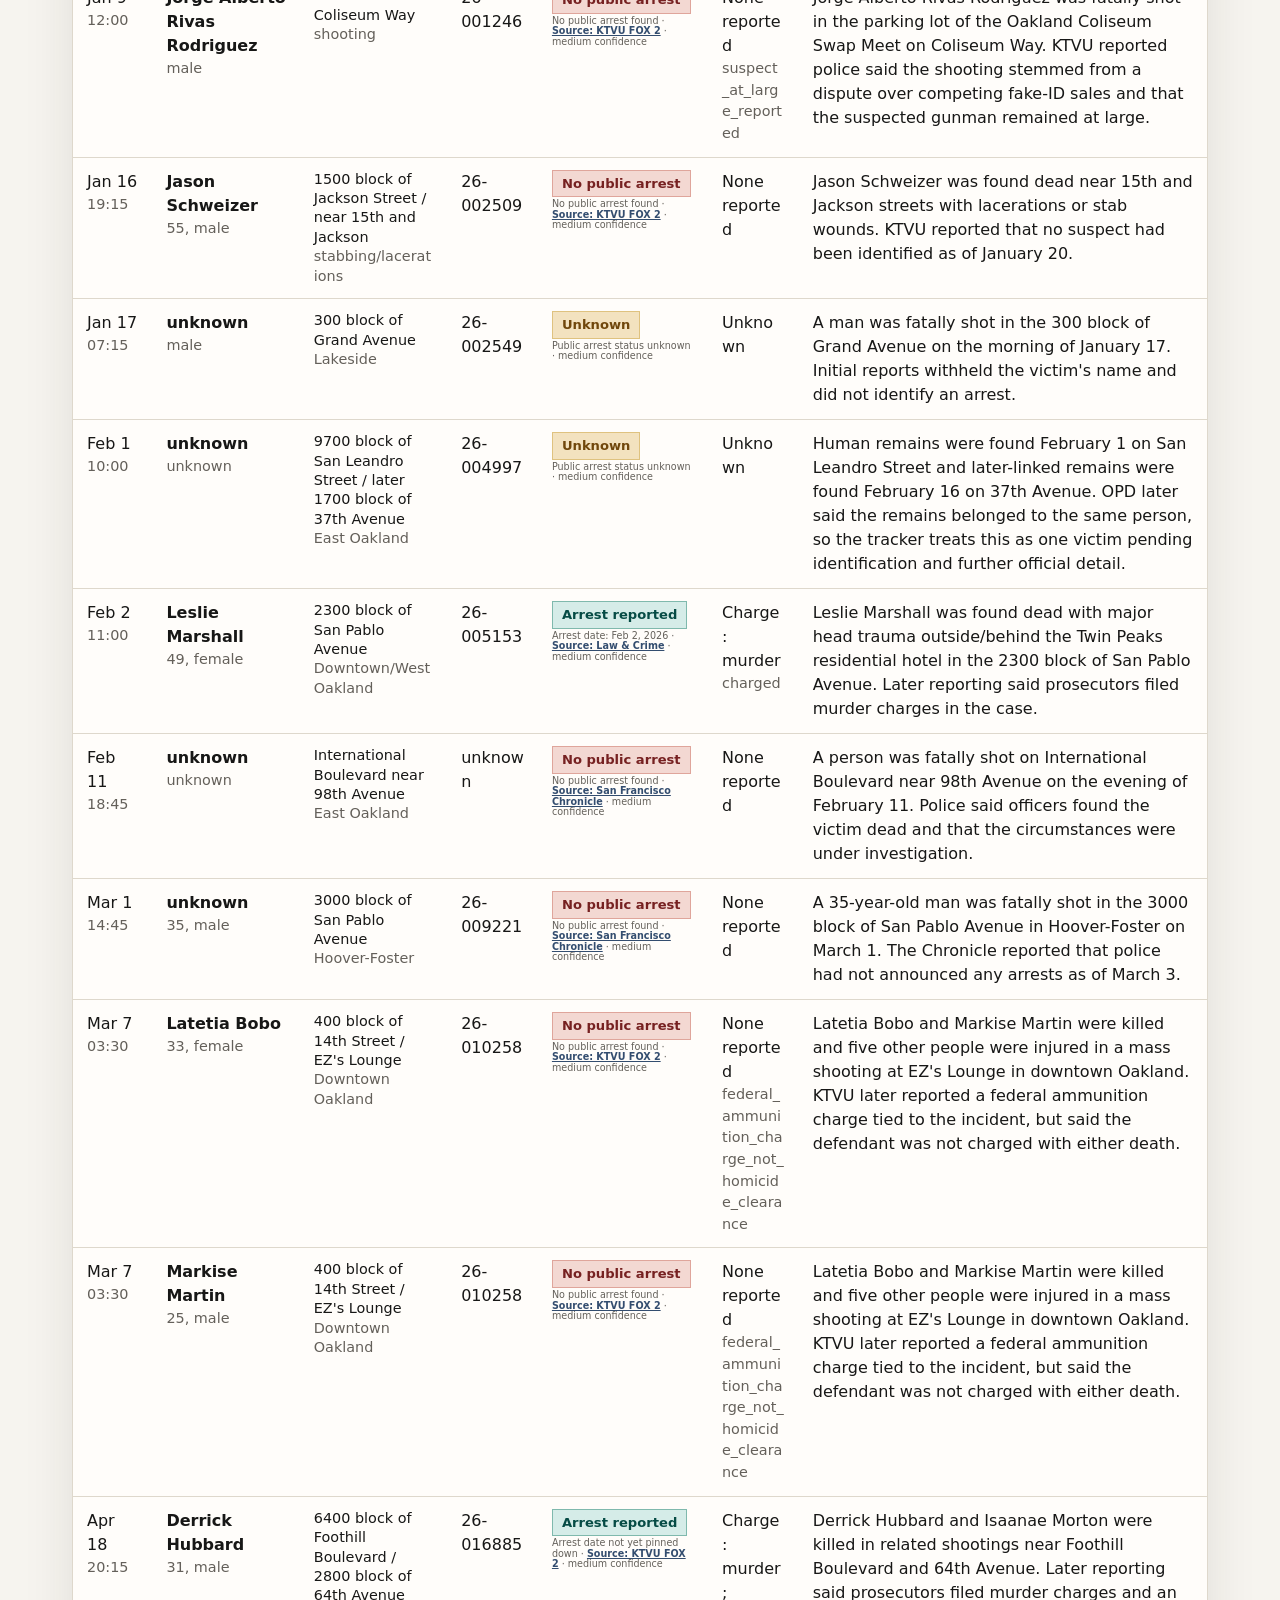
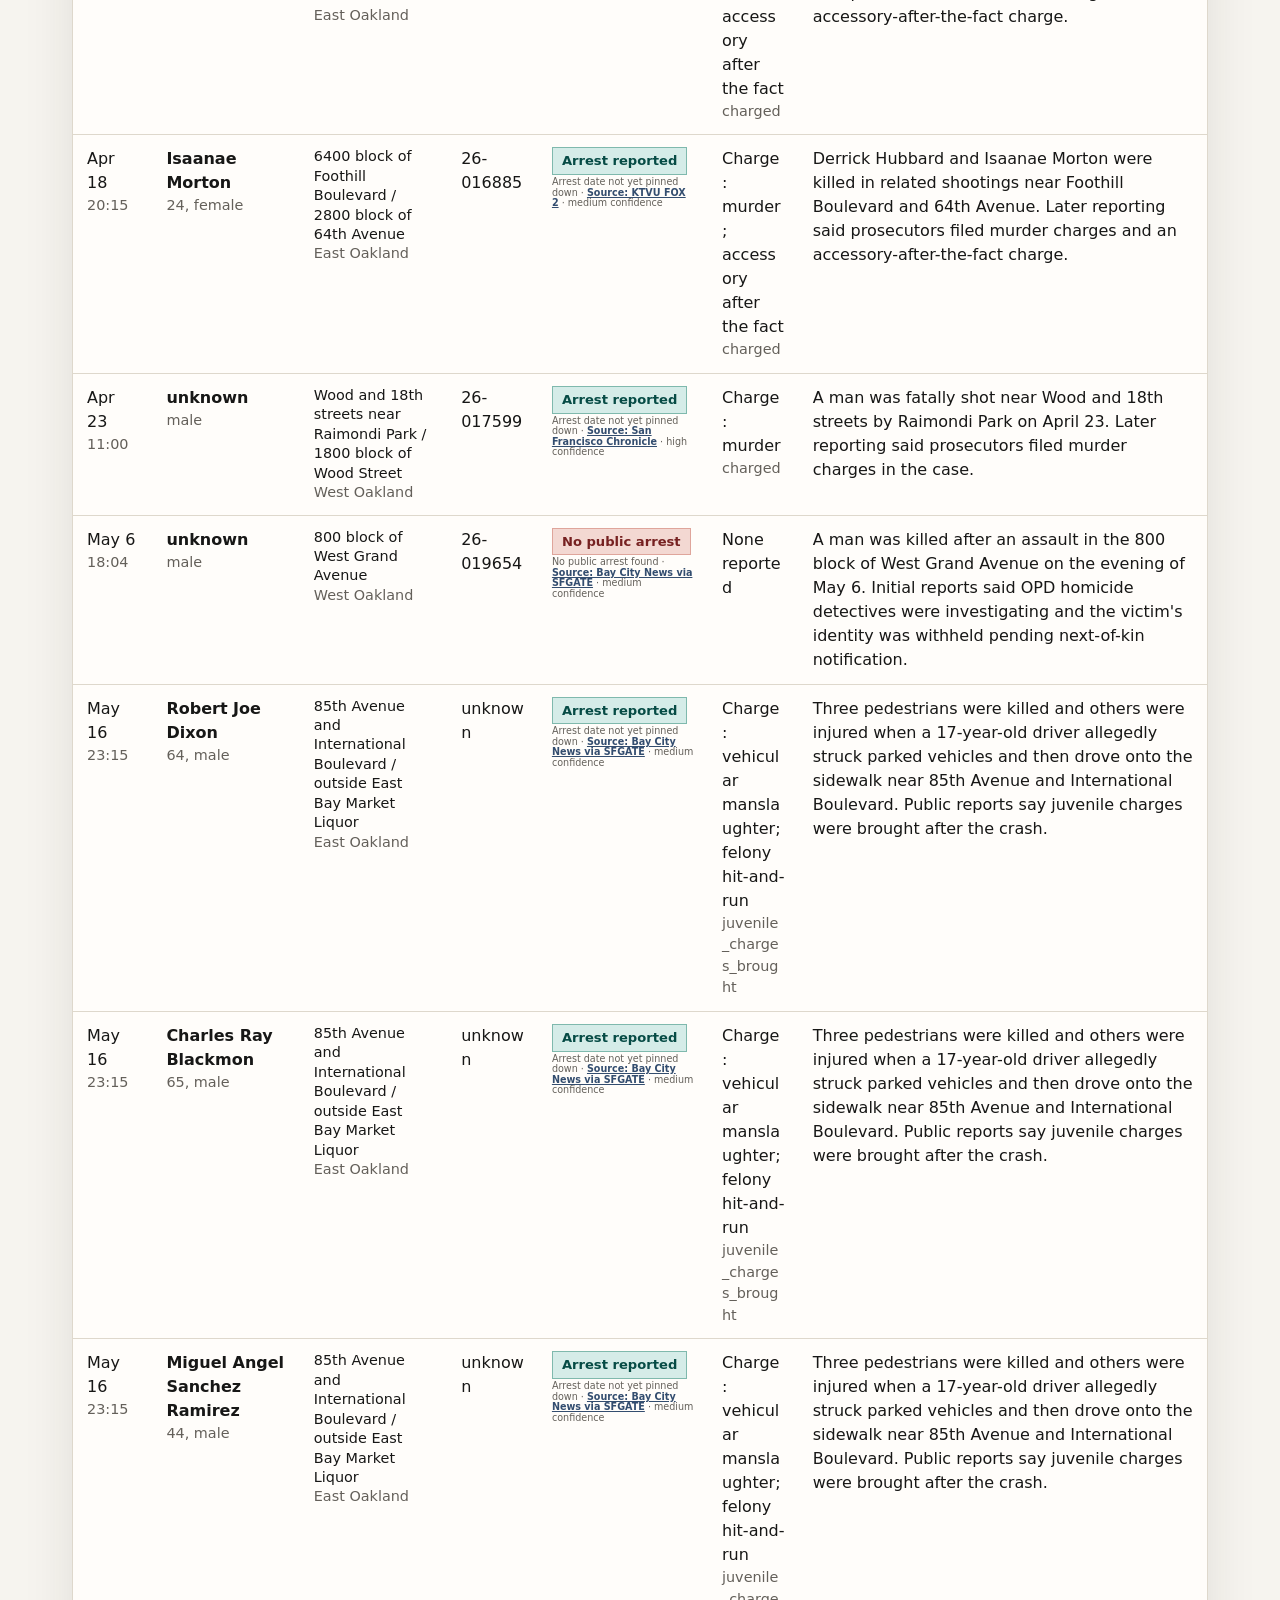
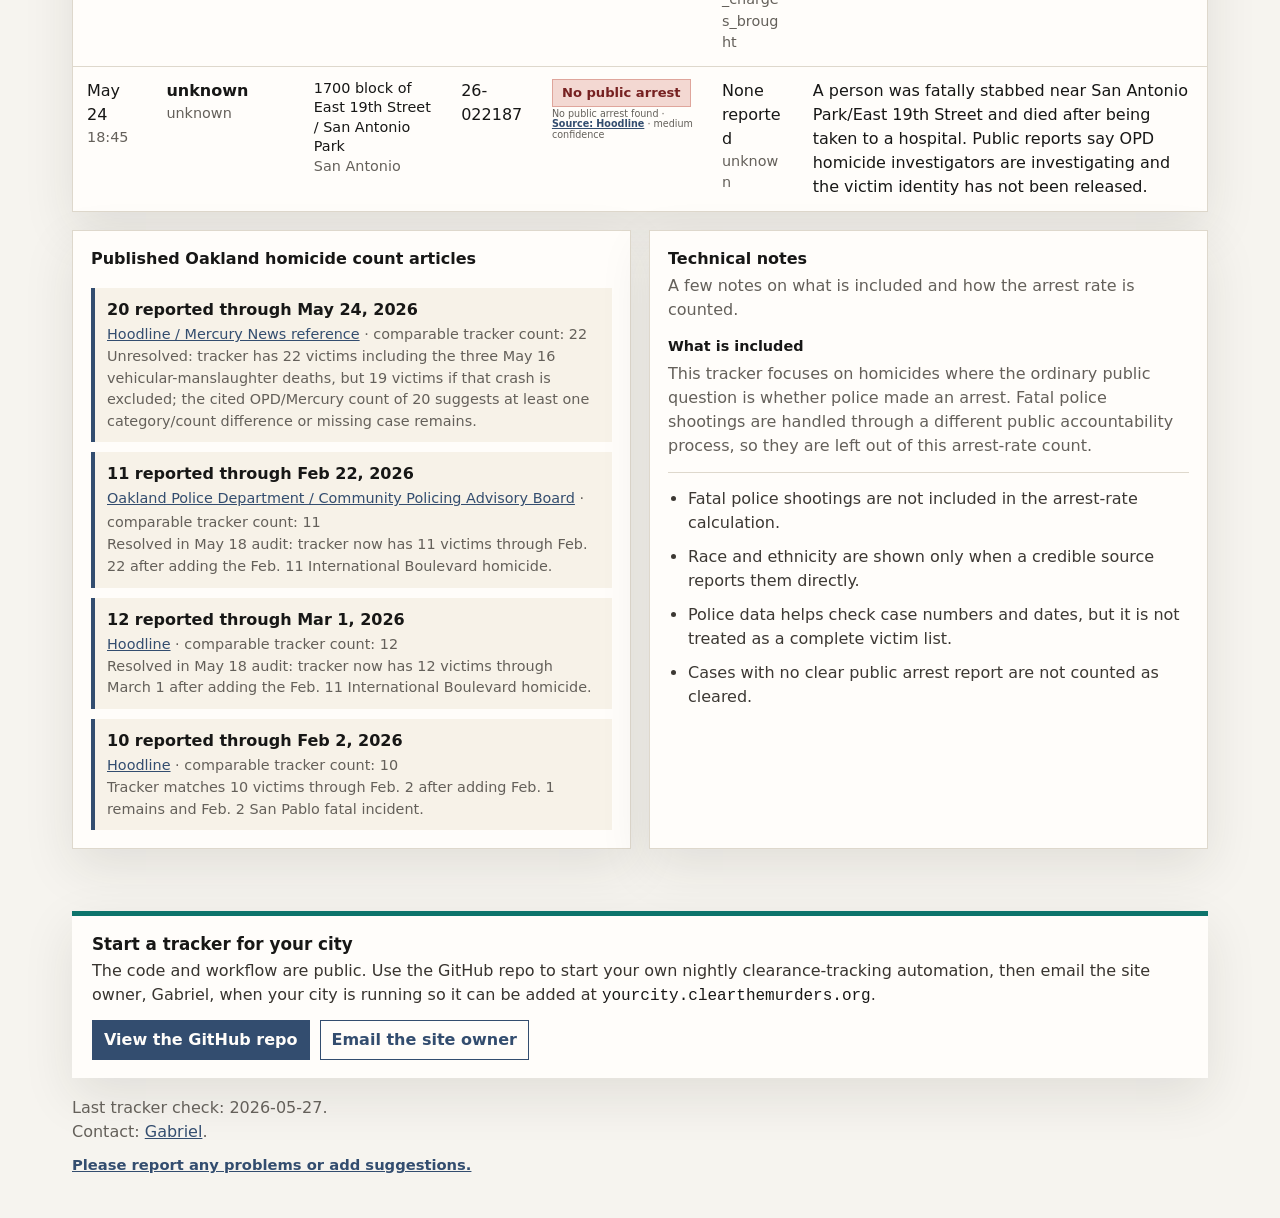
==== commit 0dcb7904: "Use clearer public language for solving homicides" ====
--- a/index.html
+++ b/index.html
@@ -15,7 +15,7 @@
       <div class="header-inner">
         <div>
           <p class="eyebrow">Oakland, California · 2026</p>
-          <h1>Holding Oakland accountable for homicide clearance</h1>
+          <h1>Holding Oakland accountable for solving homicides</h1>
           <p class="lede">
             A public tracker of homicide victims, reported arrests, and unresolved cases. Built from public
             reporting, OPD data, and court-adjacent records.
@@ -54,12 +54,12 @@
       </section>
 
       <section class="mission" aria-label="Why this tracker exists">
-        <h2>Why hold Oakland accountable for homicide clearance?</h2>
+        <h2>Why hold Oakland accountable for solving homicides?</h2>
         <p>
-          Holding the city accountable for homicide clearance puts pressure where it belongs: on police to earn
-          the trust of the communities they serve. Homicides are solved through witnesses, families, and neighbors
-          who believe the justice system will listen to them and protect them. If Oakland wants more killings
-          solved, police have to make the community their partners, not their enemies.
+          Holding the city accountable for solving homicides means tracking homicide clearance in plain language:
+          whether each killing has a public arrest or charging update. Homicides are solved through witnesses,
+          families, and neighbors who believe the justice system will listen to them and protect them. If Oakland
+          wants more killings solved, police have to make the community their partners, not their enemies.
         </p>
         <p>
           It also saves lives. When murders go unanswered, people still feel a need for justice. If the state will
@@ -71,7 +71,7 @@
 
       <section class="action-panel" aria-label="Contact Oakland elected officials">
         <div>
-          <h2>Tell Oakland leaders homicide clearance matters</h2>
+          <h2>Tell Oakland leaders that solving homicides matters</h2>
           <p>
             Ask the city to make solving homicides a public priority: better witness protection, faster case
             updates for families, clear clearance reporting, and police work that earns community trust.
@@ -169,13 +169,9 @@
         <article class="panel">
           <div class="panel-heading">
             <div>
-              <h2>How to read this tracker</h2>
+              <h2>Technical notes</h2>
               <p>A few notes on what is included and how the arrest rate is counted.</p>
             </div>
-          </div>
-          <div class="technical-note">
-            <h3>One count still needs checking</h3>
-            <p id="reconciliationNote"></p>
           </div>
           <div class="technical-note">
             <h3>What is included</h3>
@@ -196,13 +192,13 @@
         <h2>Start a tracker for your city</h2>
         <p>
           The code and workflow are public. Use the GitHub repo to start your own nightly clearance-tracking
-          automation, then email Gabriel when your city is running so it can be added at
+          automation, then email the site owner, Gabriel, when your city is running so it can be added at
           <code>yourcity.clearthemurders.org</code>.
         </p>
         <div class="footer-links">
           <a href="https://github.com/gabriellenz/oakland-clearance-tracker">View the GitHub repo</a>
           <a href="mailto:gabe.lenz@gmail.com?subject=I%20started%20a%20homicide%20clearance%20tracker">
-            Email Gabriel
+            Email the site owner
           </a>
         </div>
       </div>
@@ -210,7 +206,7 @@
         Last tracker check: <span id="lastChecked">--</span>.
       </p>
       <p>
-        Contact: <a href="mailto:gabe.lenz@gmail.com">Gabriel Lenz</a>.
+        Contact: <a href="mailto:gabe.lenz@gmail.com">Gabriel</a>.
       </p>
       <p class="feedback">
         <a href="https://github.com/gabriellenz/oakland-clearance-tracker/issues/new">
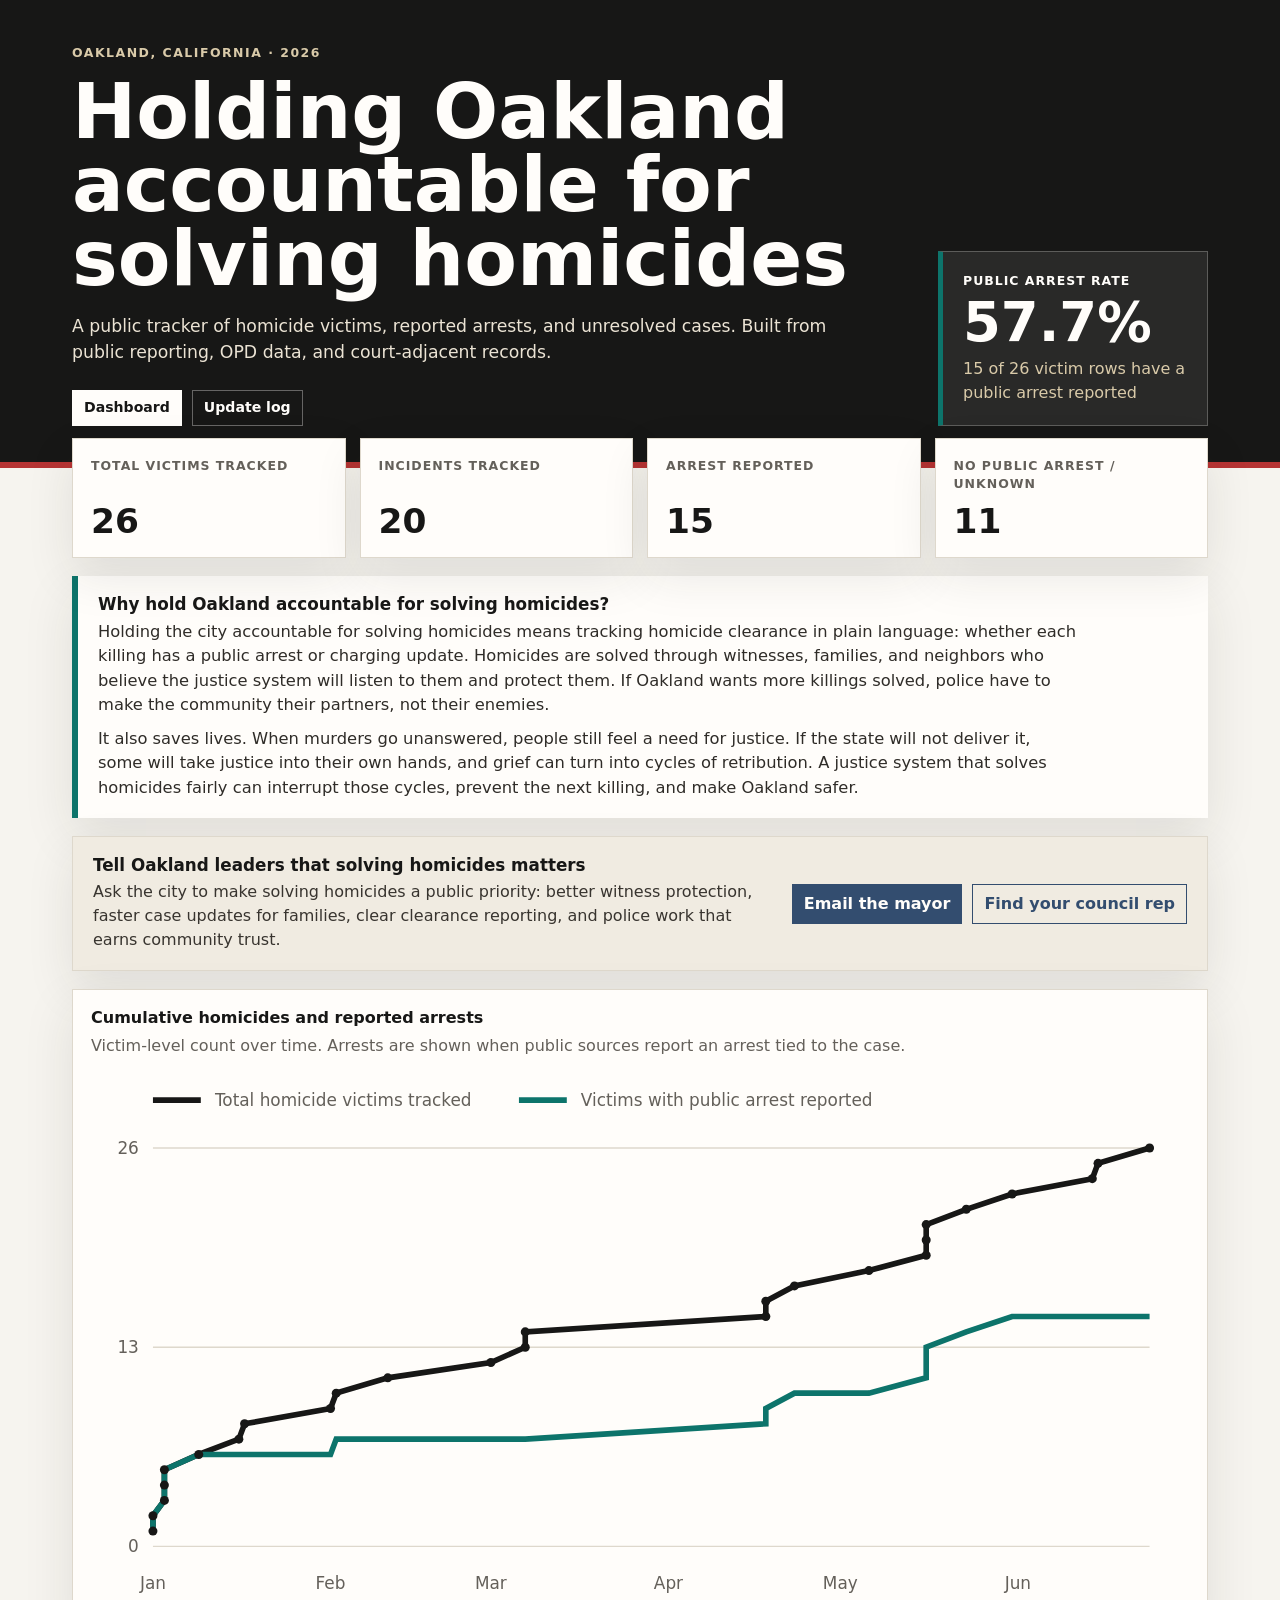
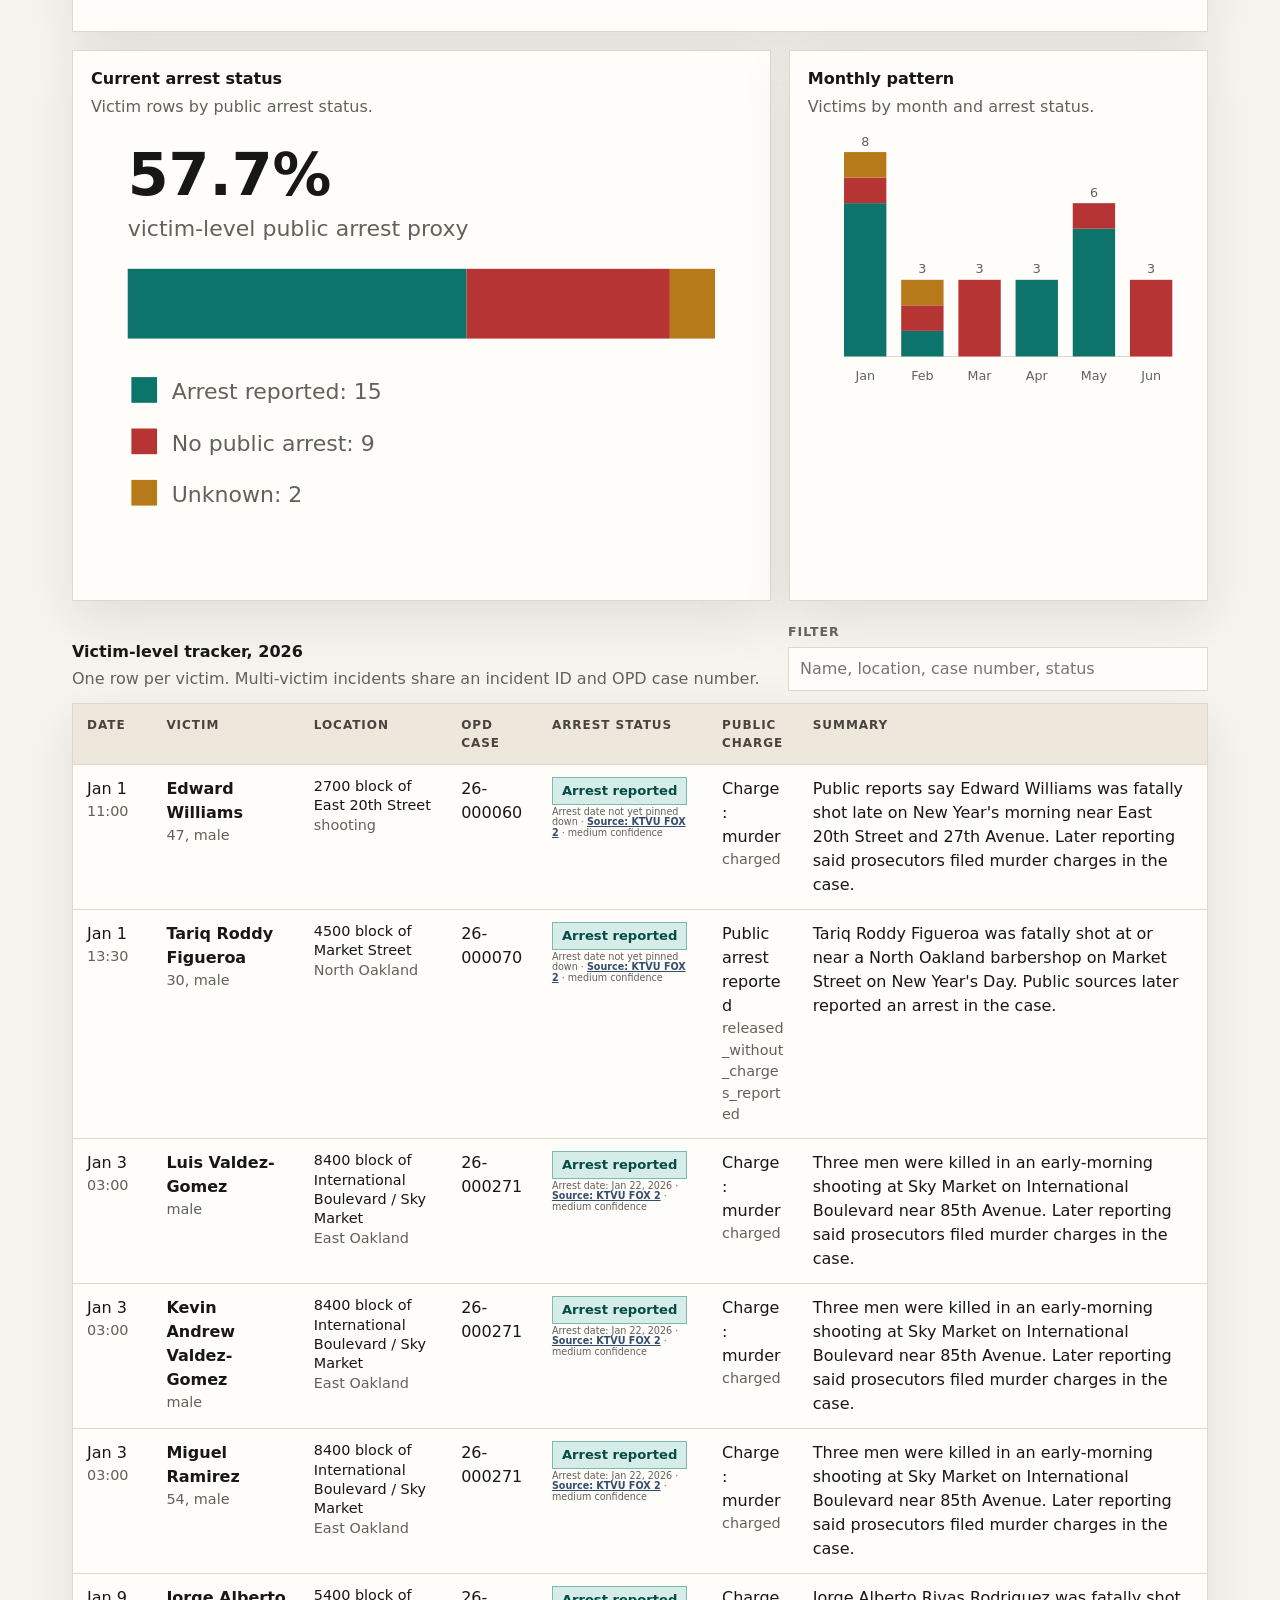
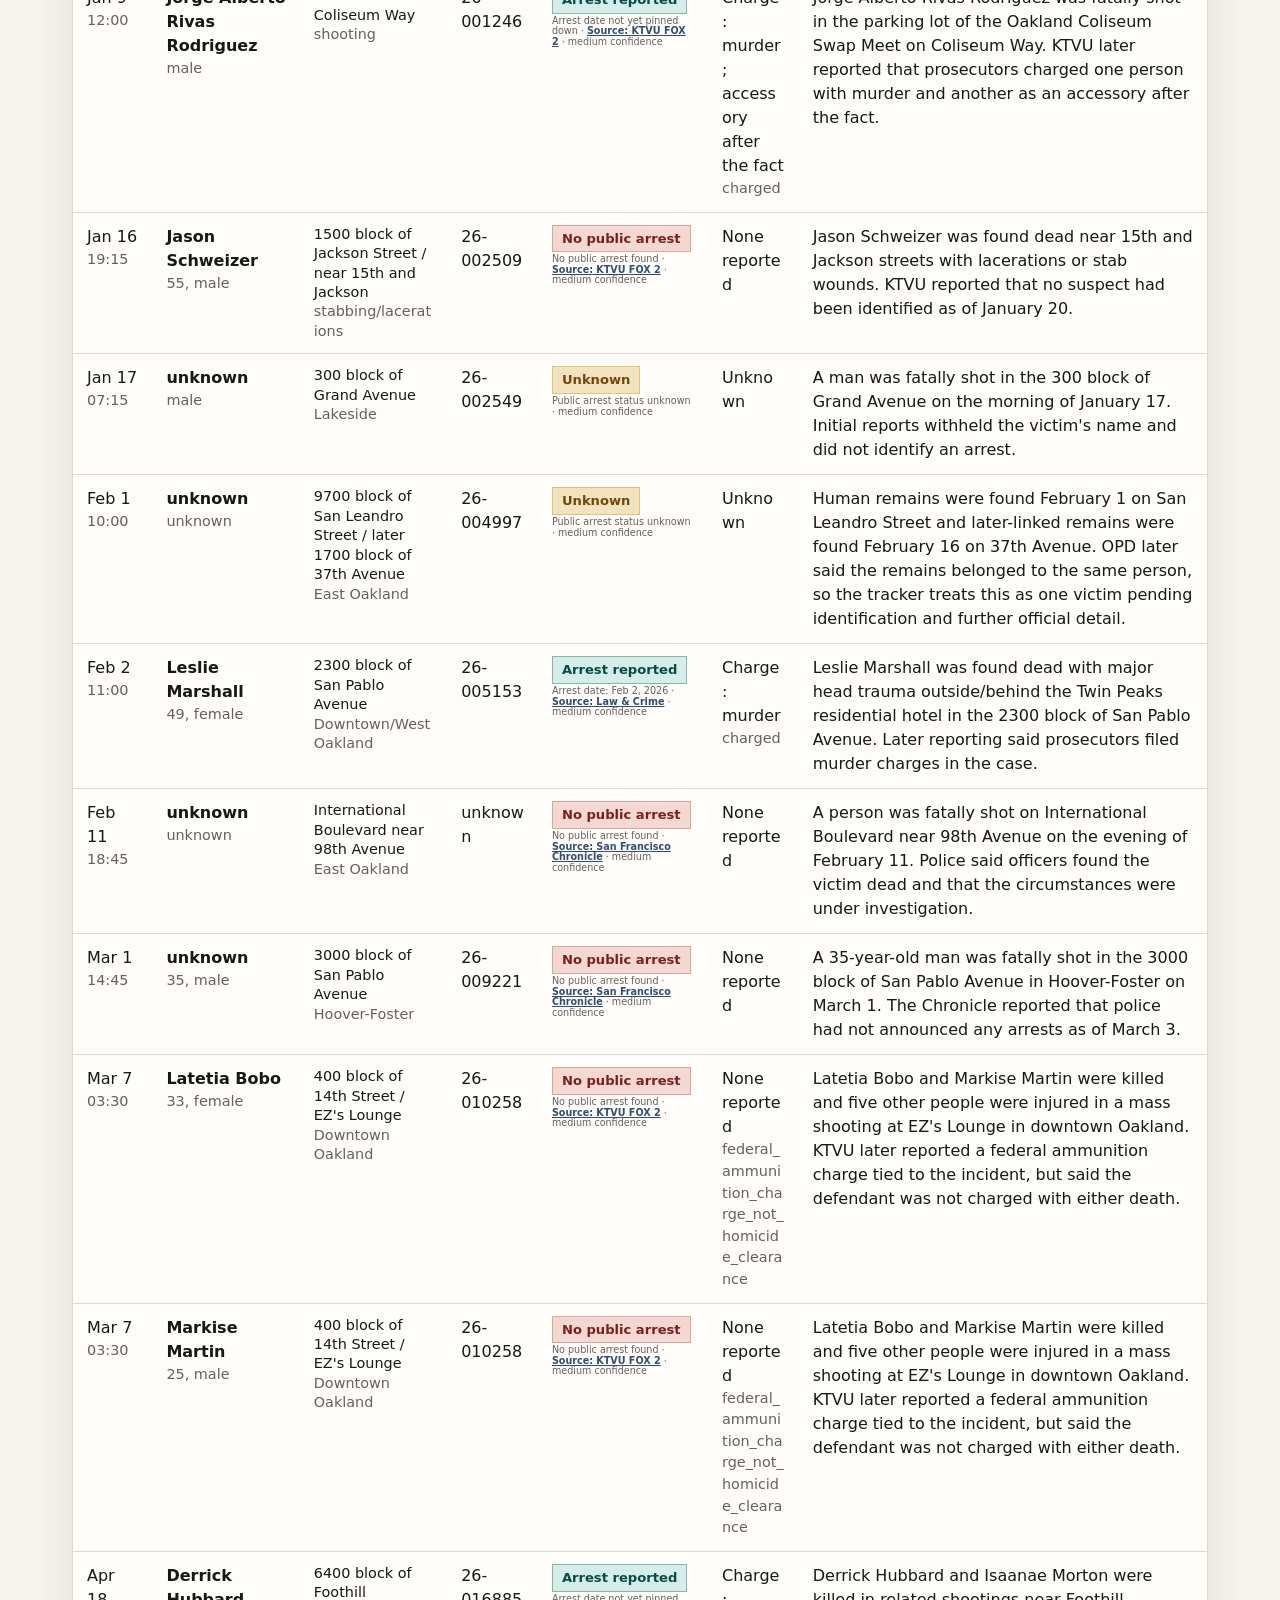
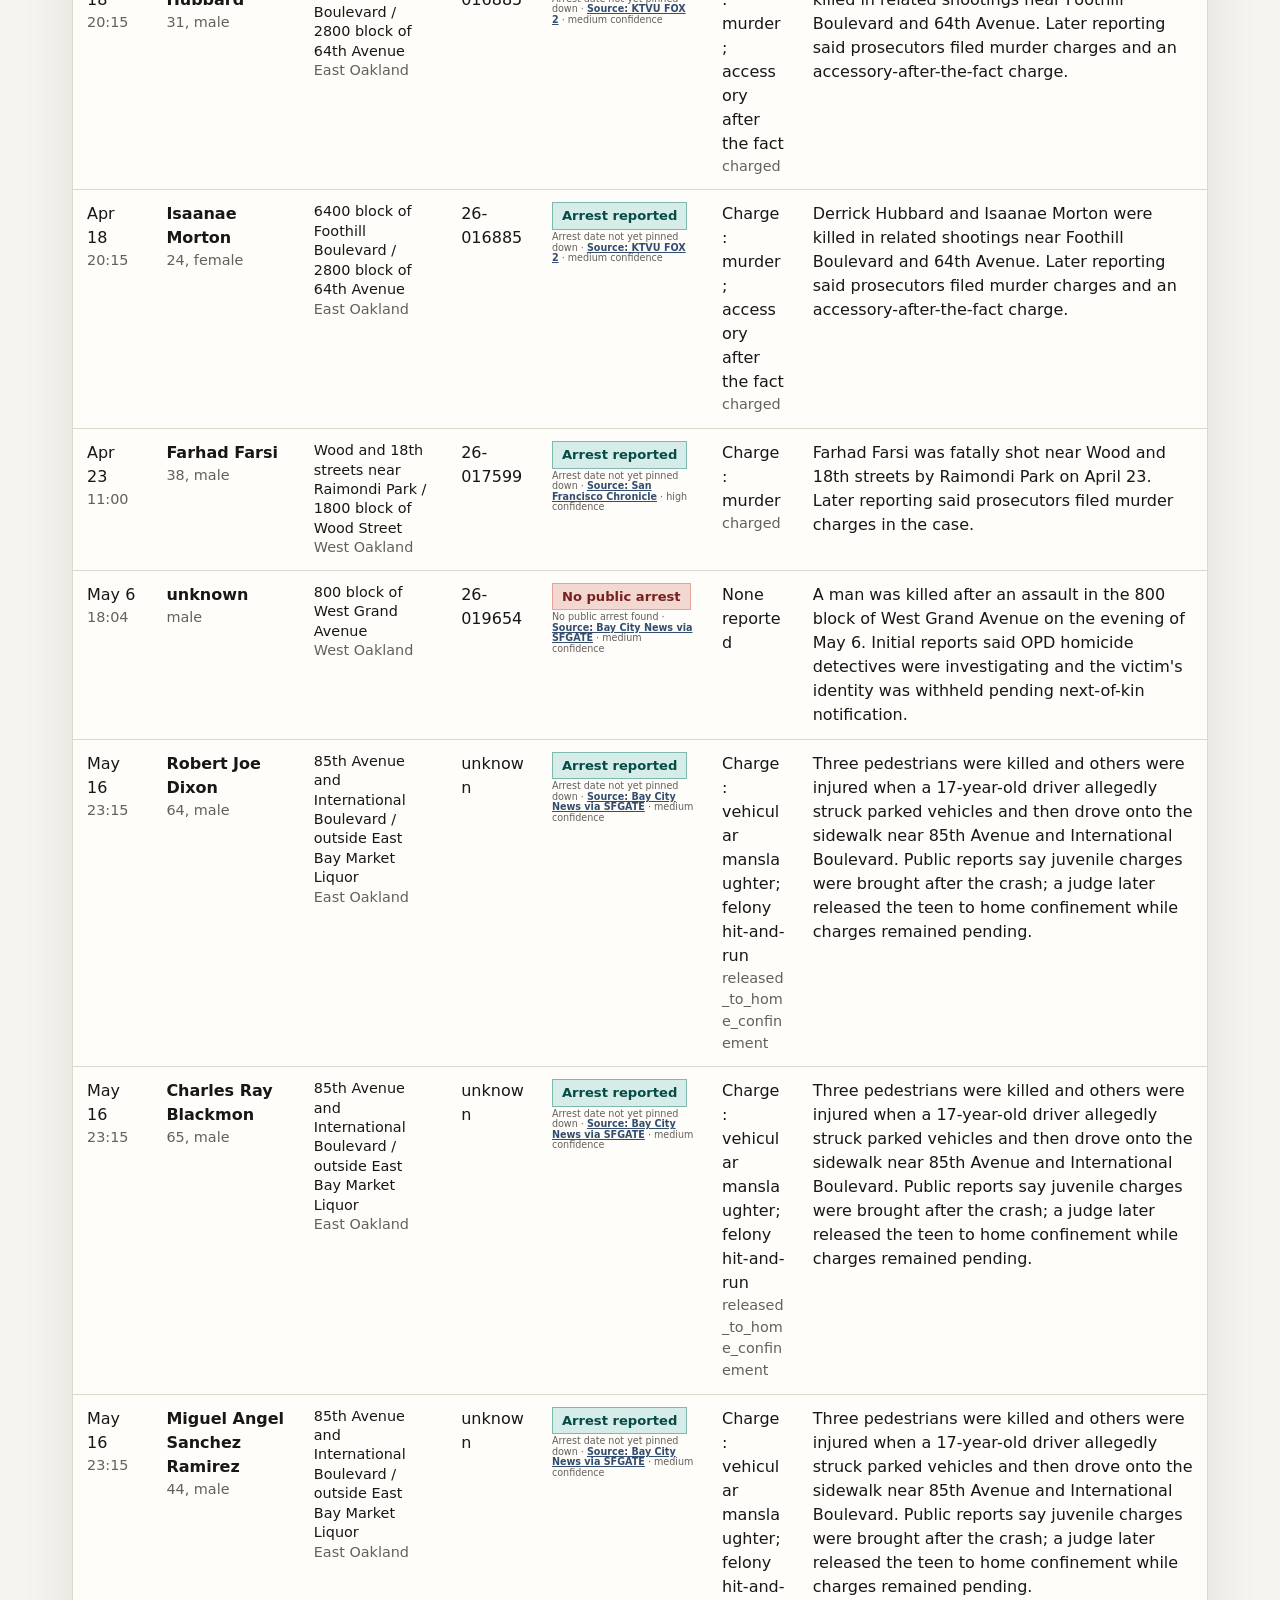
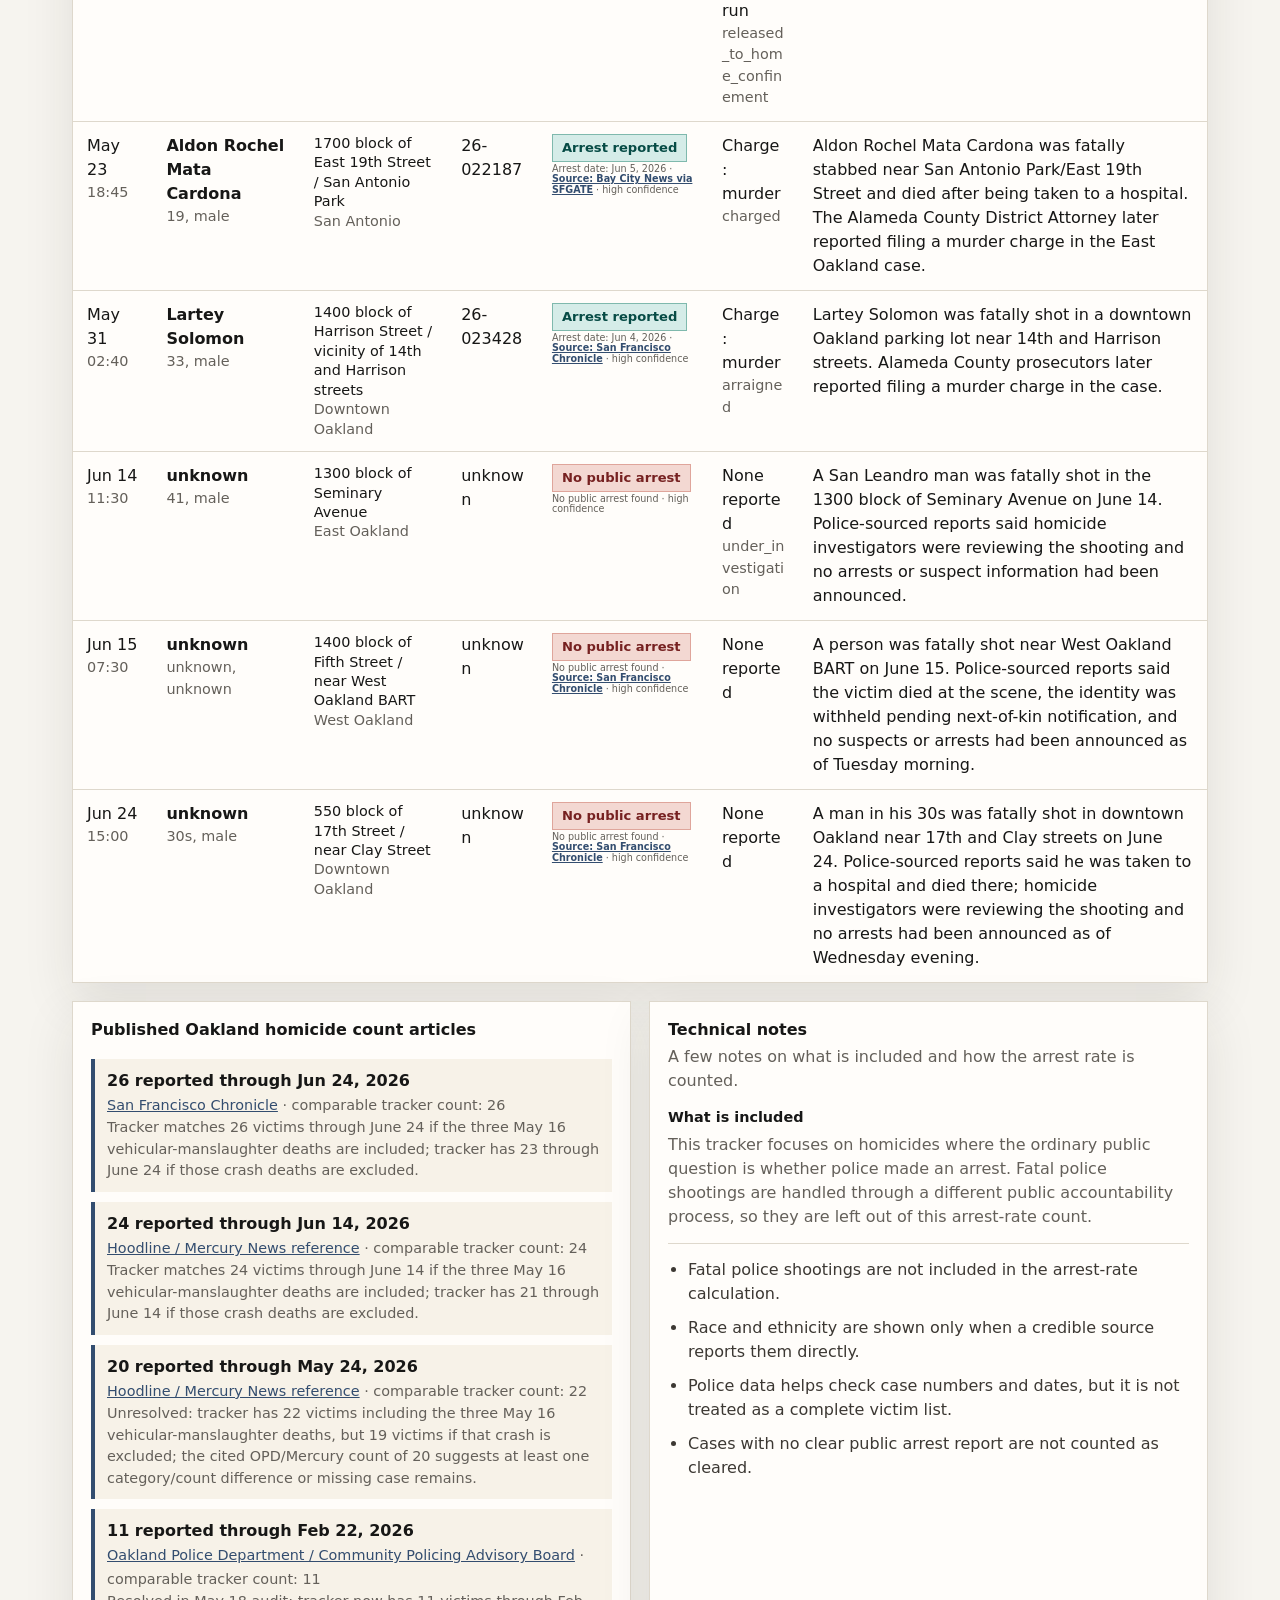
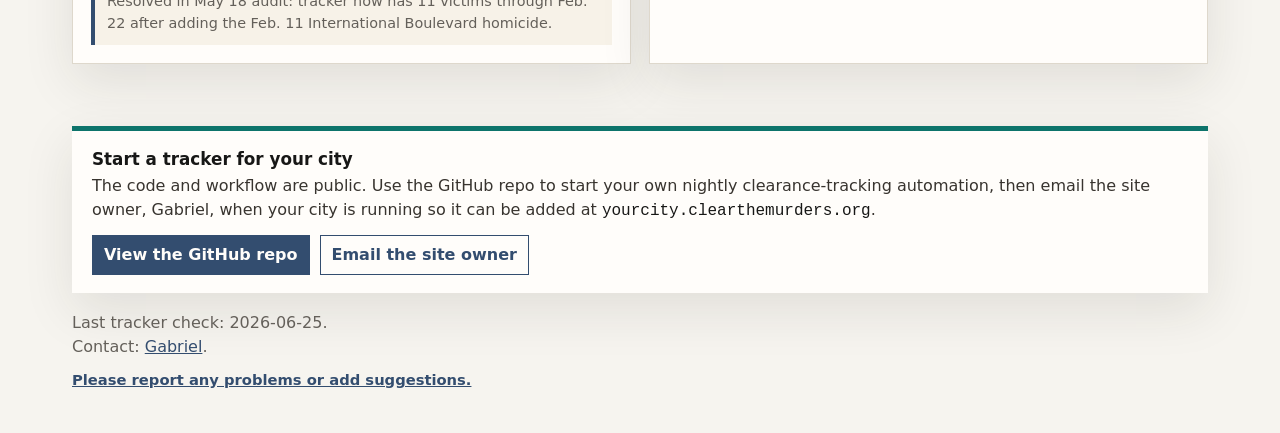
==== commit a5fbc905: "Add search indexing metadata" ====
--- a/index.html
+++ b/index.html
@@ -5,10 +5,56 @@
     <meta name="viewport" content="width=device-width, initial-scale=1" />
     <meta
       name="description"
-      content="Public dashboard tracking Oakland homicide victims and arrest-reported clearance indicators in 2026."
+      content="Public 2026 Oakland homicide clearance tracker showing victim-level homicide counts, reported arrests, unresolved cases, and source-backed update logs."
     />
-    <title>Oakland Homicide Clearance Tracker</title>
+    <meta name="robots" content="index,follow" />
+    <link rel="canonical" href="https://oakland.clearthemurders.org/" />
+    <meta property="og:type" content="website" />
+    <meta property="og:site_name" content="Clear the Murders" />
+    <meta property="og:title" content="Oakland Homicide Clearance Tracker" />
+    <meta
+      property="og:description"
+      content="Public 2026 tracker for Oakland homicide victims, reported arrests, unresolved cases, and source-backed updates."
+    />
+    <meta property="og:url" content="https://oakland.clearthemurders.org/" />
+    <meta name="twitter:card" content="summary" />
+    <meta name="twitter:title" content="Oakland Homicide Clearance Tracker" />
+    <meta
+      name="twitter:description"
+      content="Public 2026 tracker for Oakland homicide victims, reported arrests, unresolved cases, and source-backed updates."
+    />
+    <title>Oakland Homicide Clearance Tracker | 2026 Homicide Arrest Rate</title>
     <link rel="stylesheet" href="styles.css" />
+    <script type="application/ld+json">
+      {
+        "@context": "https://schema.org",
+        "@type": "Dataset",
+        "name": "Oakland Homicide Clearance Tracker",
+        "description": "Public 2026 Oakland homicide clearance tracker with victim-level homicide counts, reported arrests, unresolved cases, and source-backed update logs.",
+        "url": "https://oakland.clearthemurders.org/",
+        "isAccessibleForFree": true,
+        "keywords": [
+          "Oakland homicide clearance rate",
+          "Oakland homicide tracker",
+          "Oakland murder clearance",
+          "homicide clearance"
+        ],
+        "spatialCoverage": {
+          "@type": "Place",
+          "name": "Oakland, California"
+        },
+        "temporalCoverage": "2026",
+        "creator": {
+          "@type": "Person",
+          "name": "Gabriel Lenz"
+        },
+        "distribution": {
+          "@type": "DataDownload",
+          "encodingFormat": "application/json",
+          "contentUrl": "https://oakland.clearthemurders.org/data/oakland-2026.json"
+        }
+      }
+    </script>
   </head>
   <body>
     <header class="site-header">
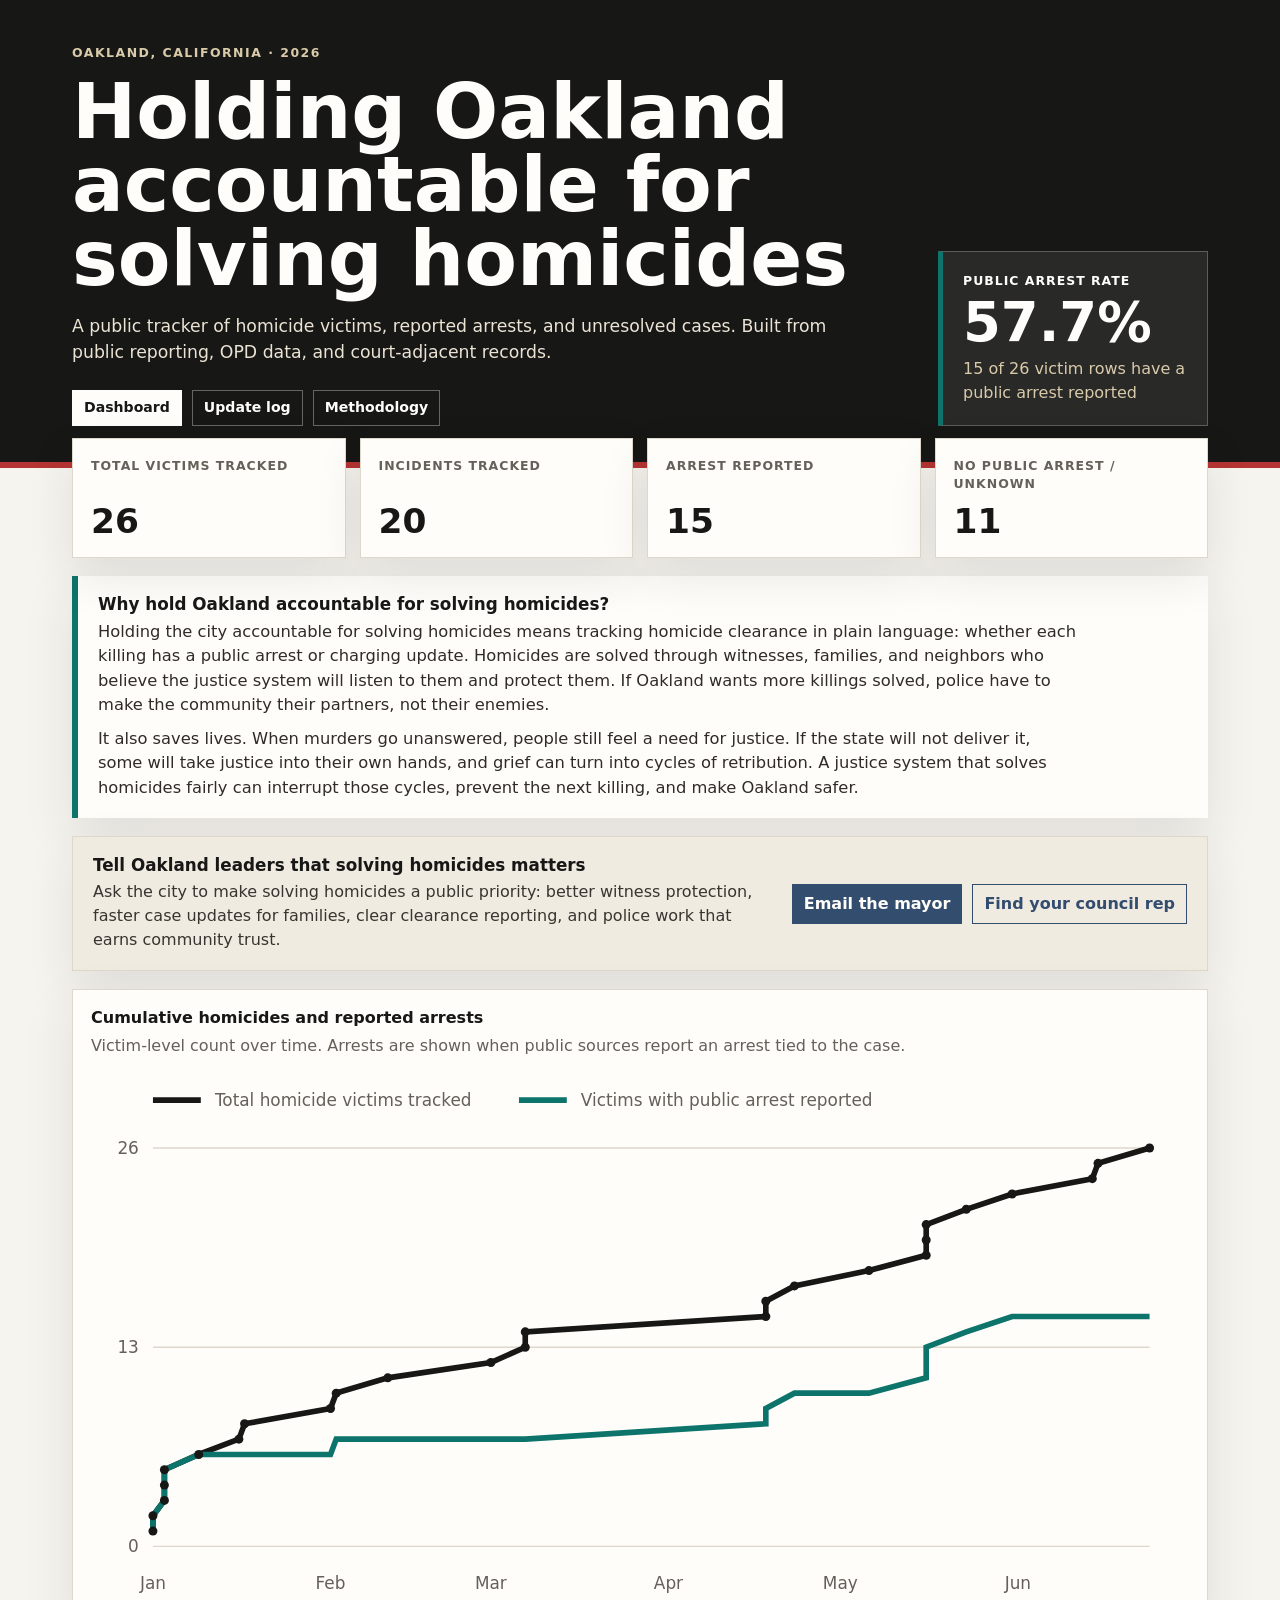
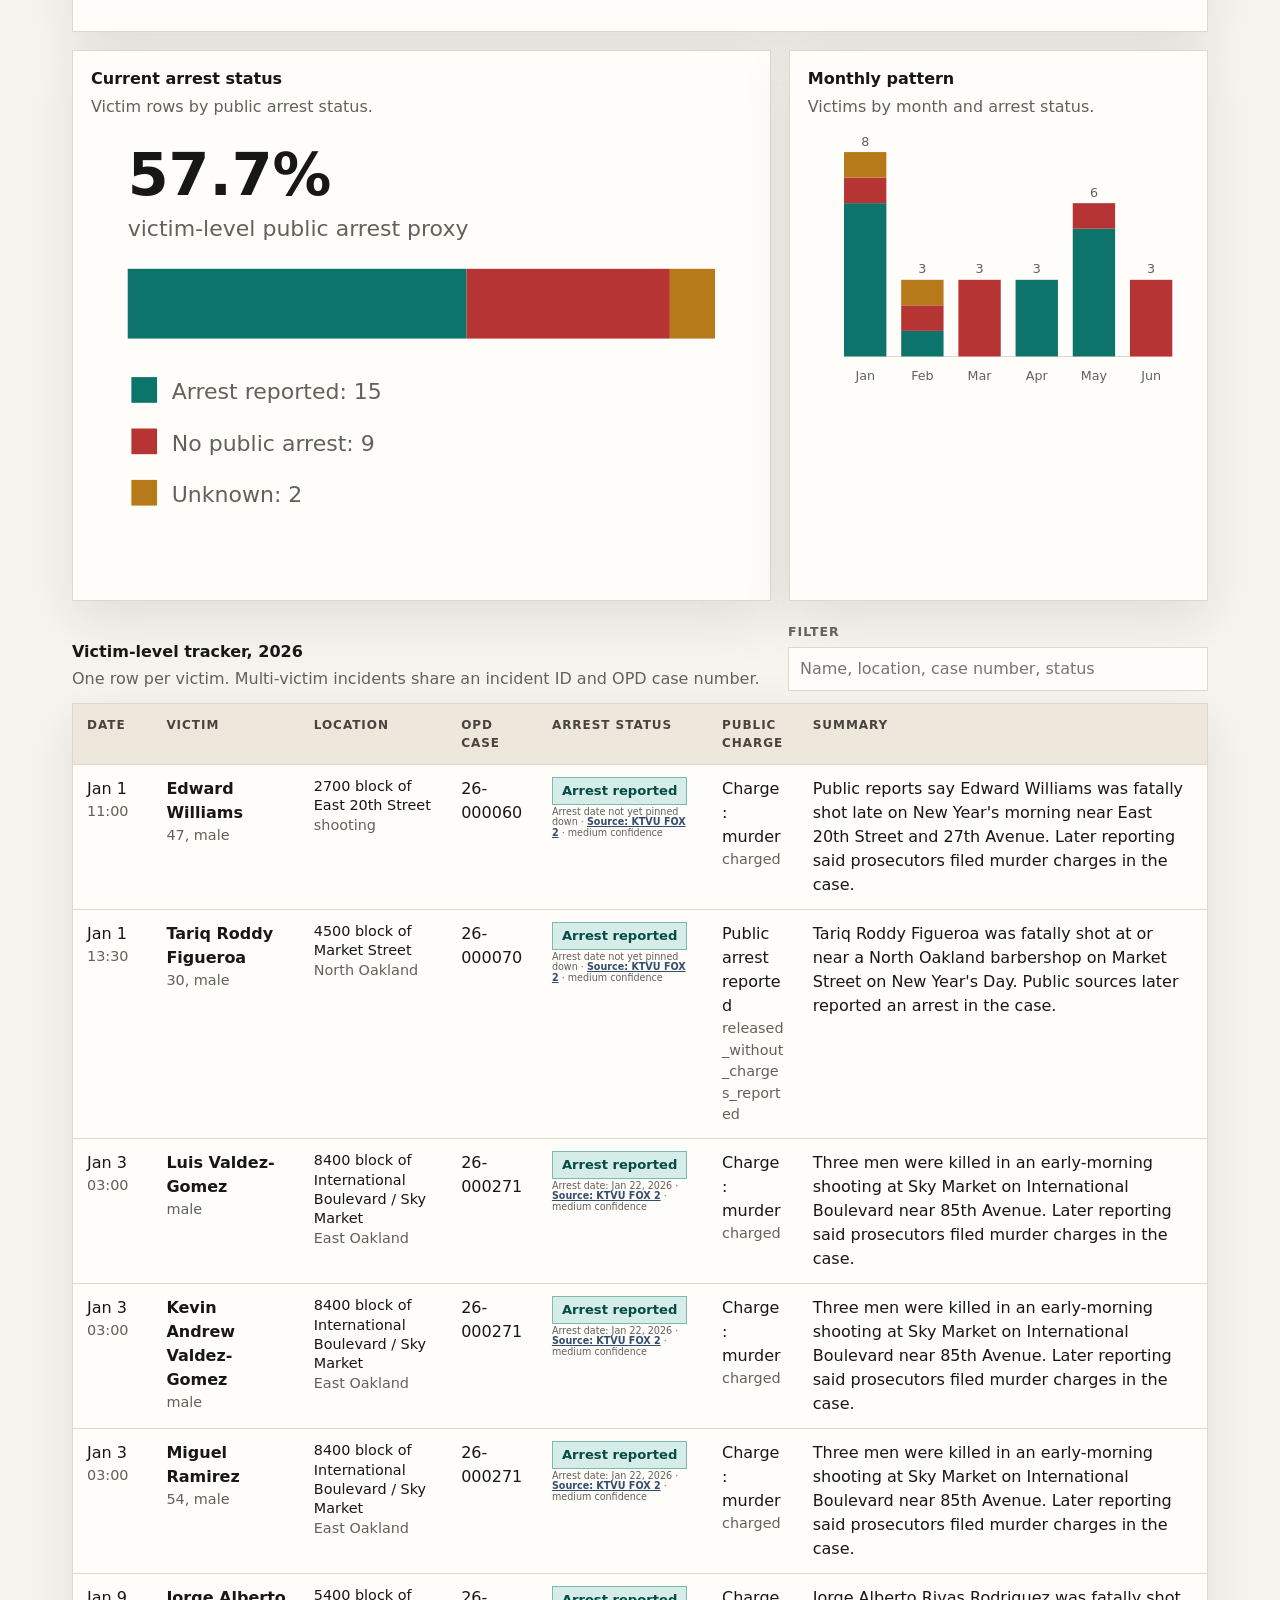
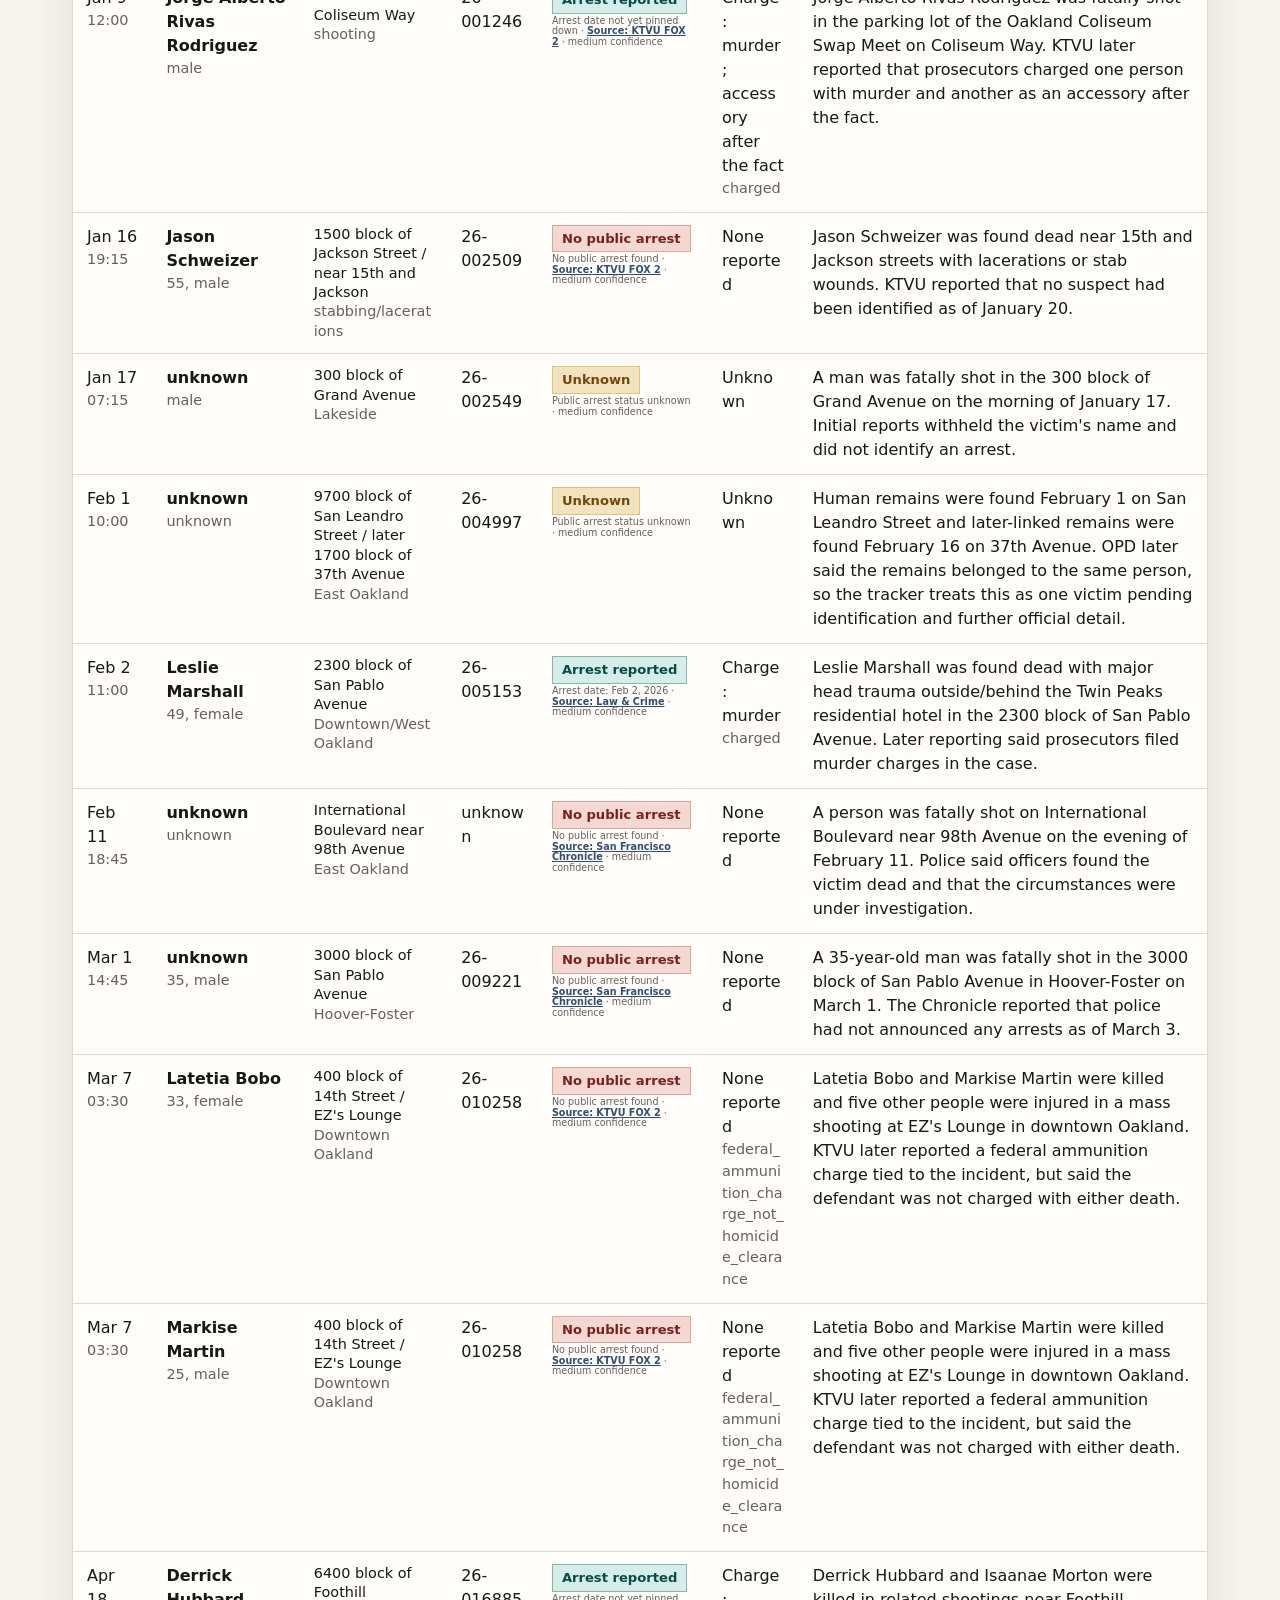
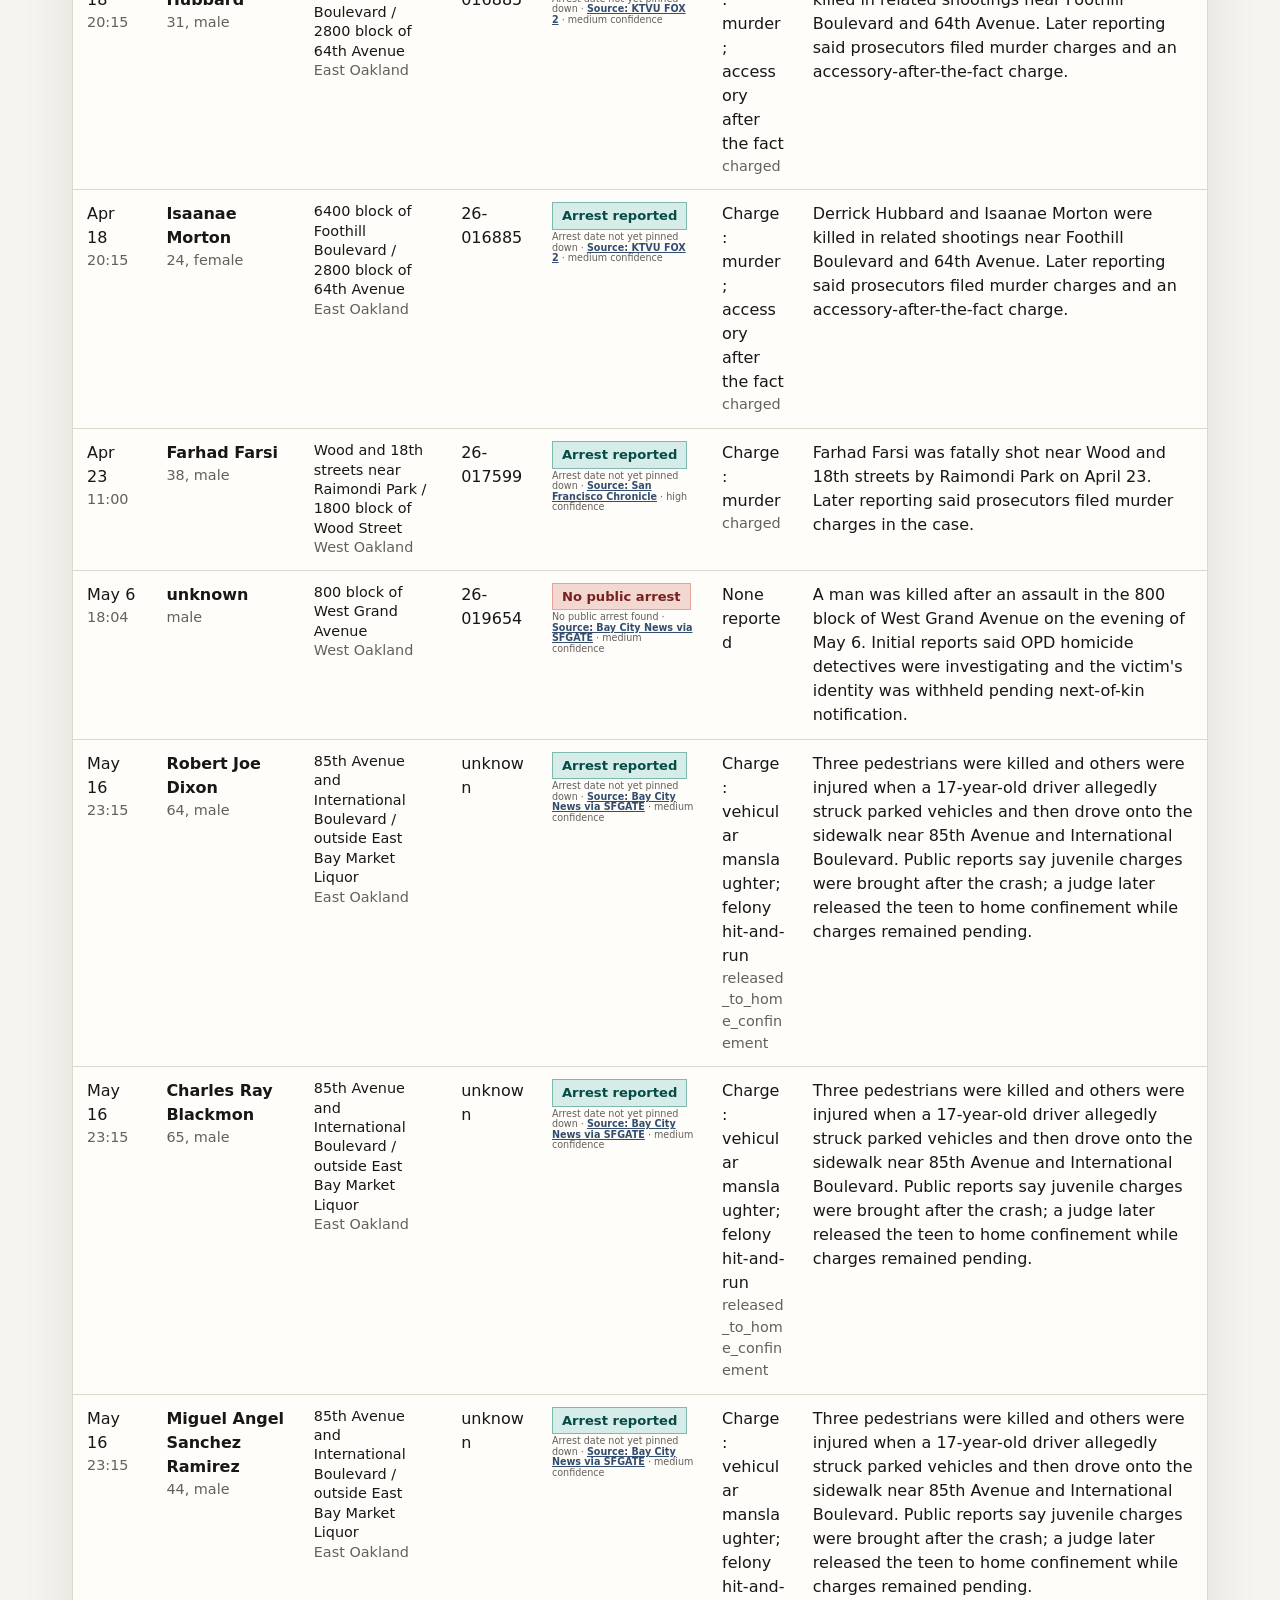
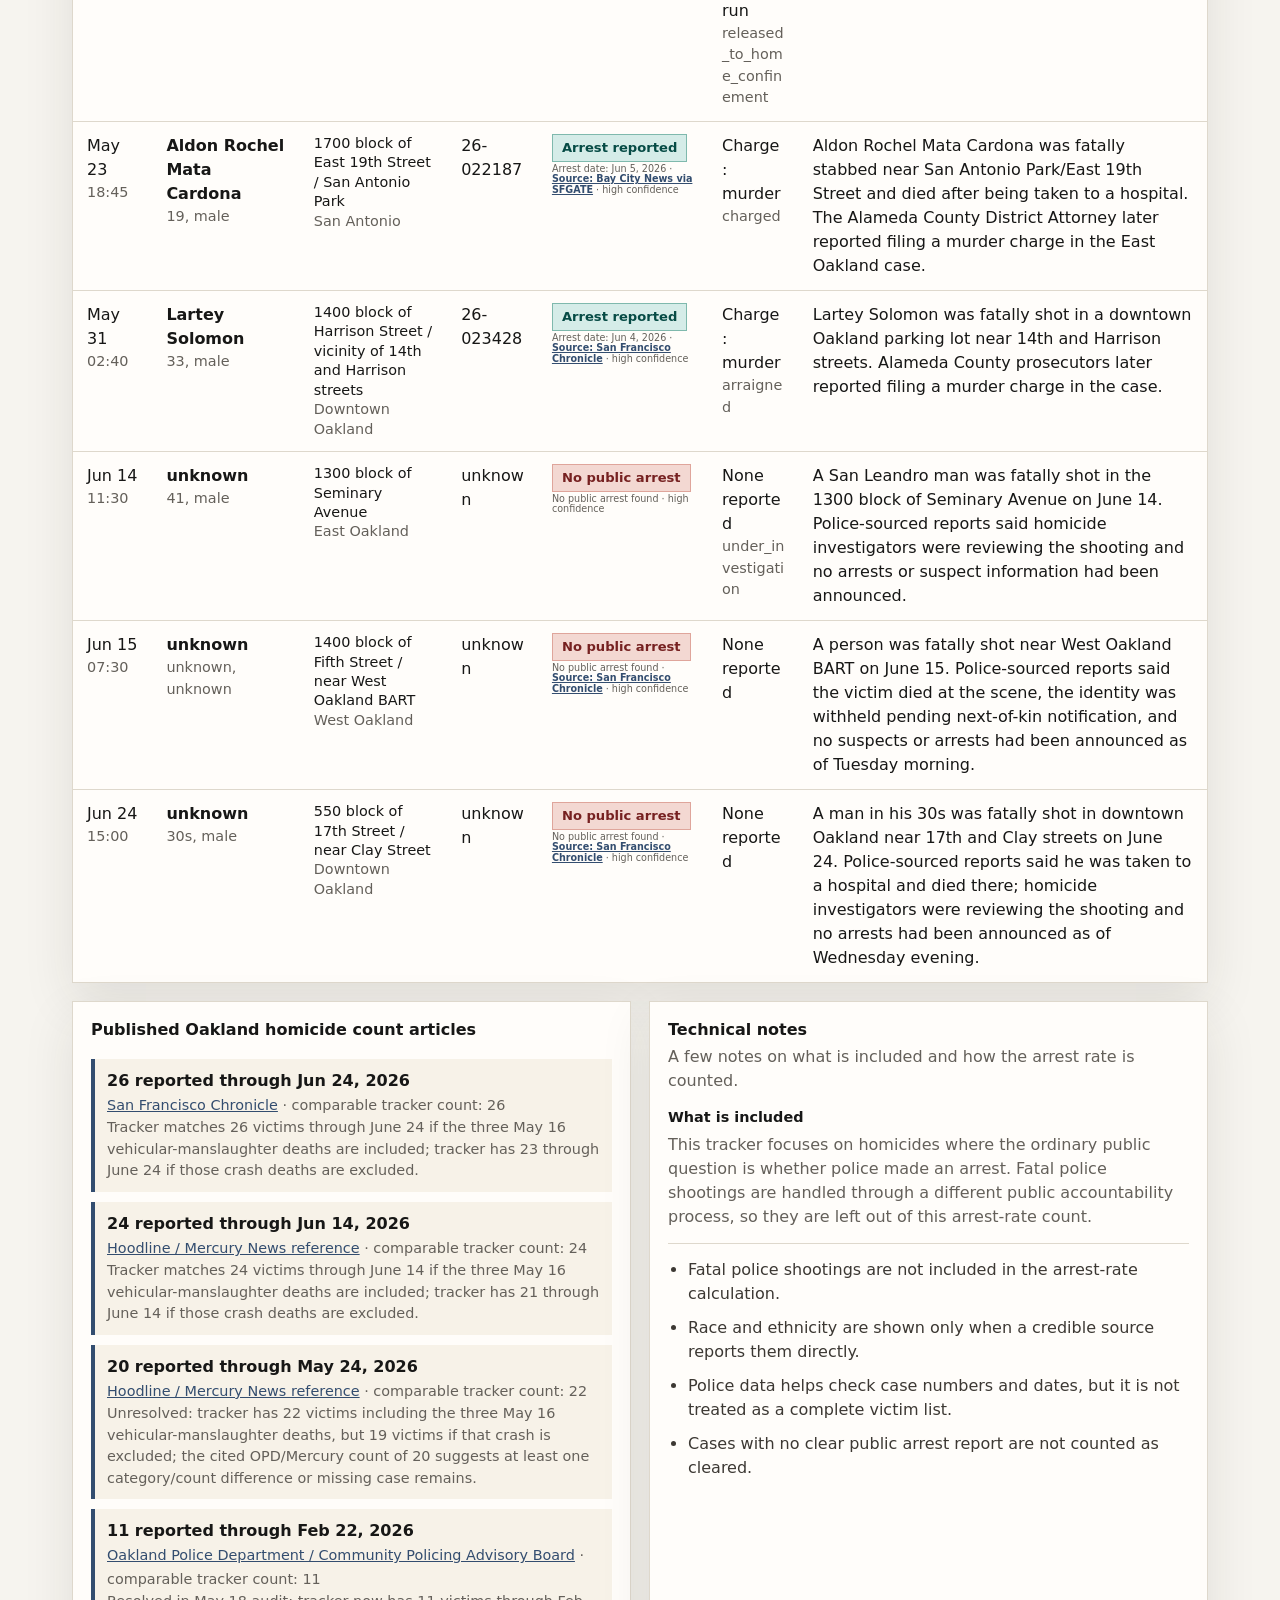
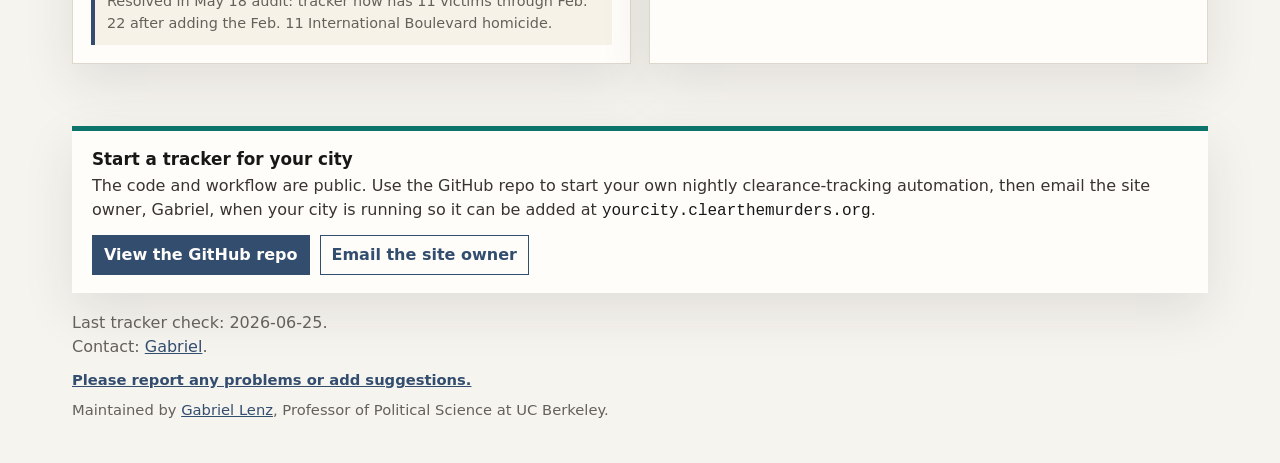
==== commit 4fa47ccb: "Add methodology and maintainer context" ====
--- a/index.html
+++ b/index.html
@@ -46,7 +46,12 @@
         "temporalCoverage": "2026",
         "creator": {
           "@type": "Person",
-          "name": "Gabriel Lenz"
+          "name": "Gabriel Lenz",
+          "affiliation": {
+            "@type": "CollegeOrUniversity",
+            "name": "University of California, Berkeley"
+          },
+          "sameAs": "https://polisci.berkeley.edu/people/person/gabriel-lenz"
         },
         "distribution": {
           "@type": "DataDownload",
@@ -69,6 +74,7 @@
           <nav class="site-nav" aria-label="Site navigation">
             <a href="index.html" aria-current="page">Dashboard</a>
             <a href="updates.html">Update log</a>
+            <a href="methodology.html">Methodology</a>
           </nav>
         </div>
         <div class="status-box" aria-label="Current public arrest rate">
@@ -259,6 +265,11 @@
           Please report any problems or add suggestions.
         </a>
       </p>
+      <p class="maintainer">
+        Maintained by
+        <a href="https://polisci.berkeley.edu/people/person/gabriel-lenz">Gabriel Lenz</a>,
+        Professor of Political Science at UC Berkeley.
+      </p>
     </footer>
 
     <script src="app.js"></script>
--- a/styles.css
+++ b/styles.css
@@ -583,6 +583,46 @@
   font-weight: 750;
 }
 
+.maintainer {
+  margin-top: 8px;
+  font-size: 0.92rem;
+}
+
+.methodology {
+  display: grid;
+  gap: 16px;
+  max-width: 900px;
+}
+
+.methodology article {
+  padding: 18px 20px;
+  border: 1px solid var(--line);
+  background: var(--paper);
+  box-shadow: var(--shadow);
+}
+
+.methodology h2 {
+  font-size: 1.05rem;
+}
+
+.methodology p {
+  color: #34302b;
+}
+
+.methodology p:last-child {
+  margin-bottom: 0;
+}
+
+.methodology ul {
+  margin: 10px 0 0;
+  padding-left: 20px;
+  color: #3c3833;
+}
+
+.methodology li + li {
+  margin-top: 8px;
+}
+
 @media (max-width: 900px) {
   .header-inner,
   .dashboard-grid,
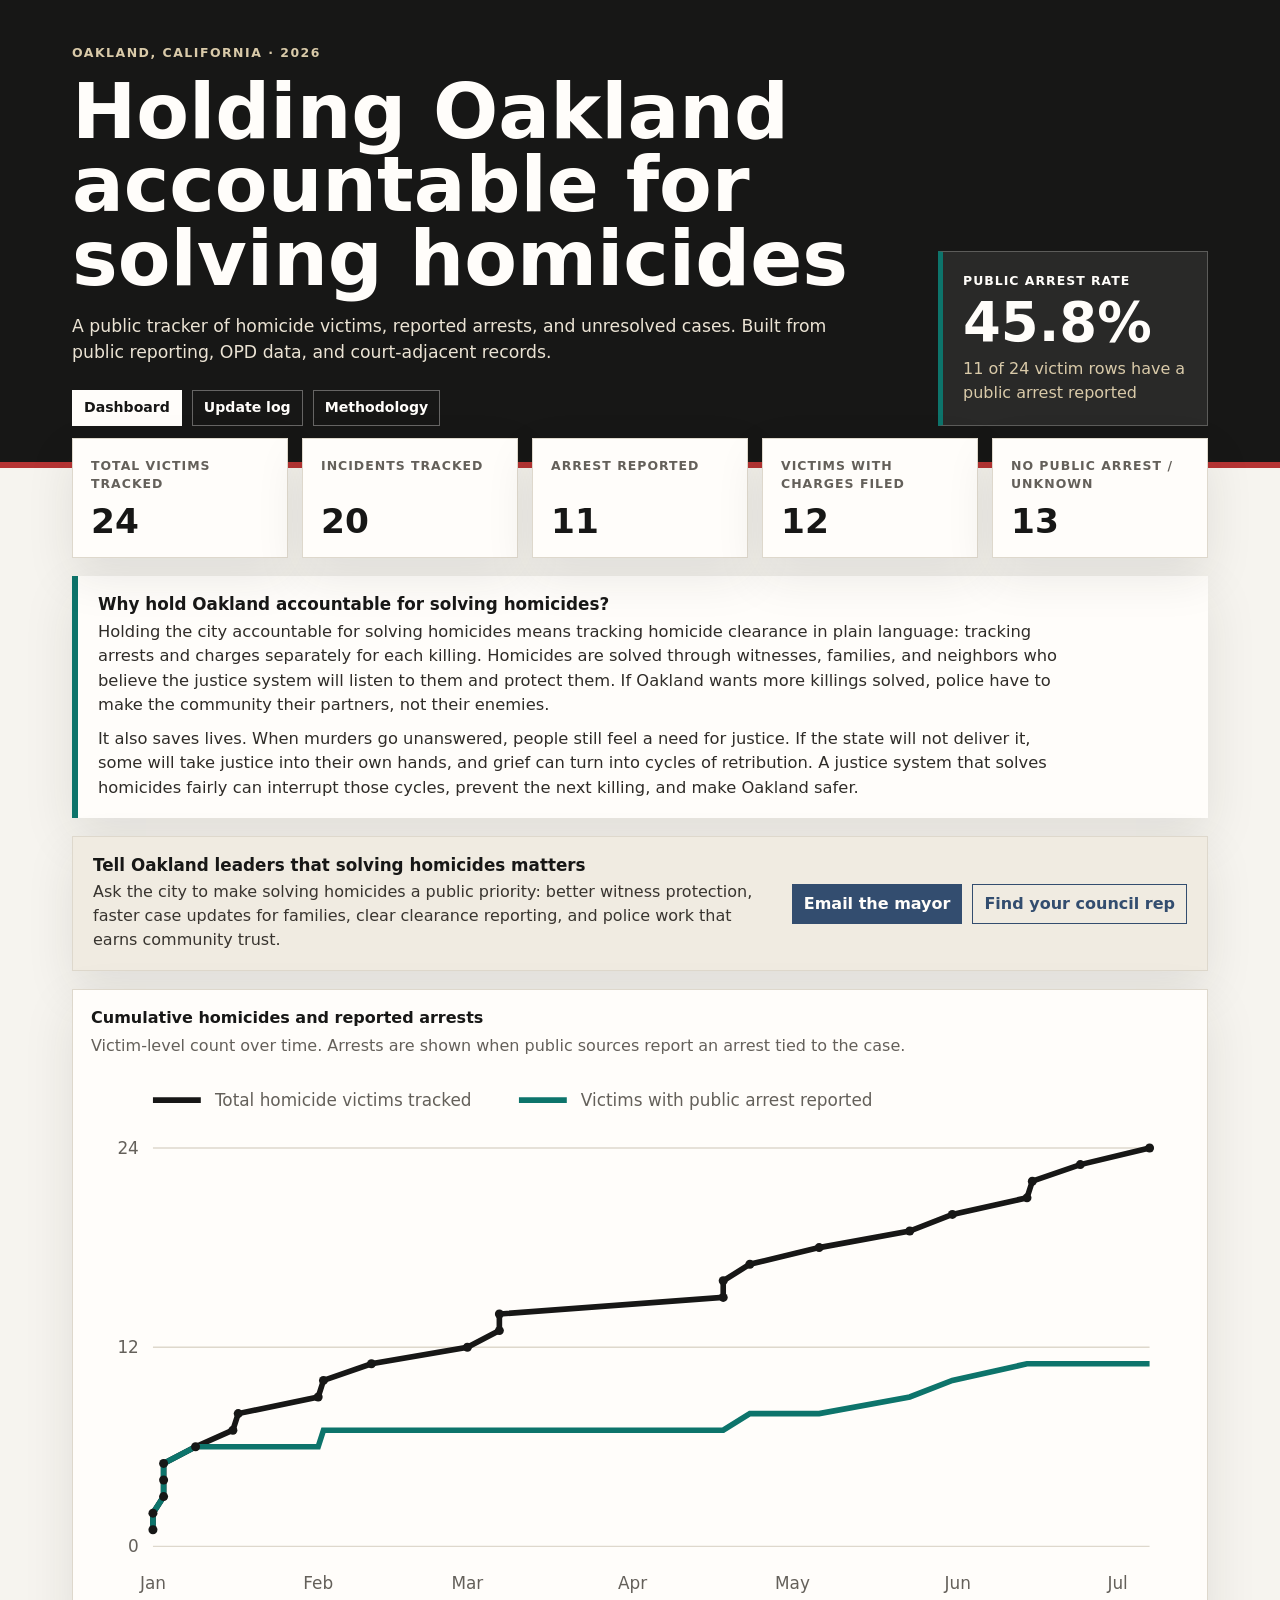
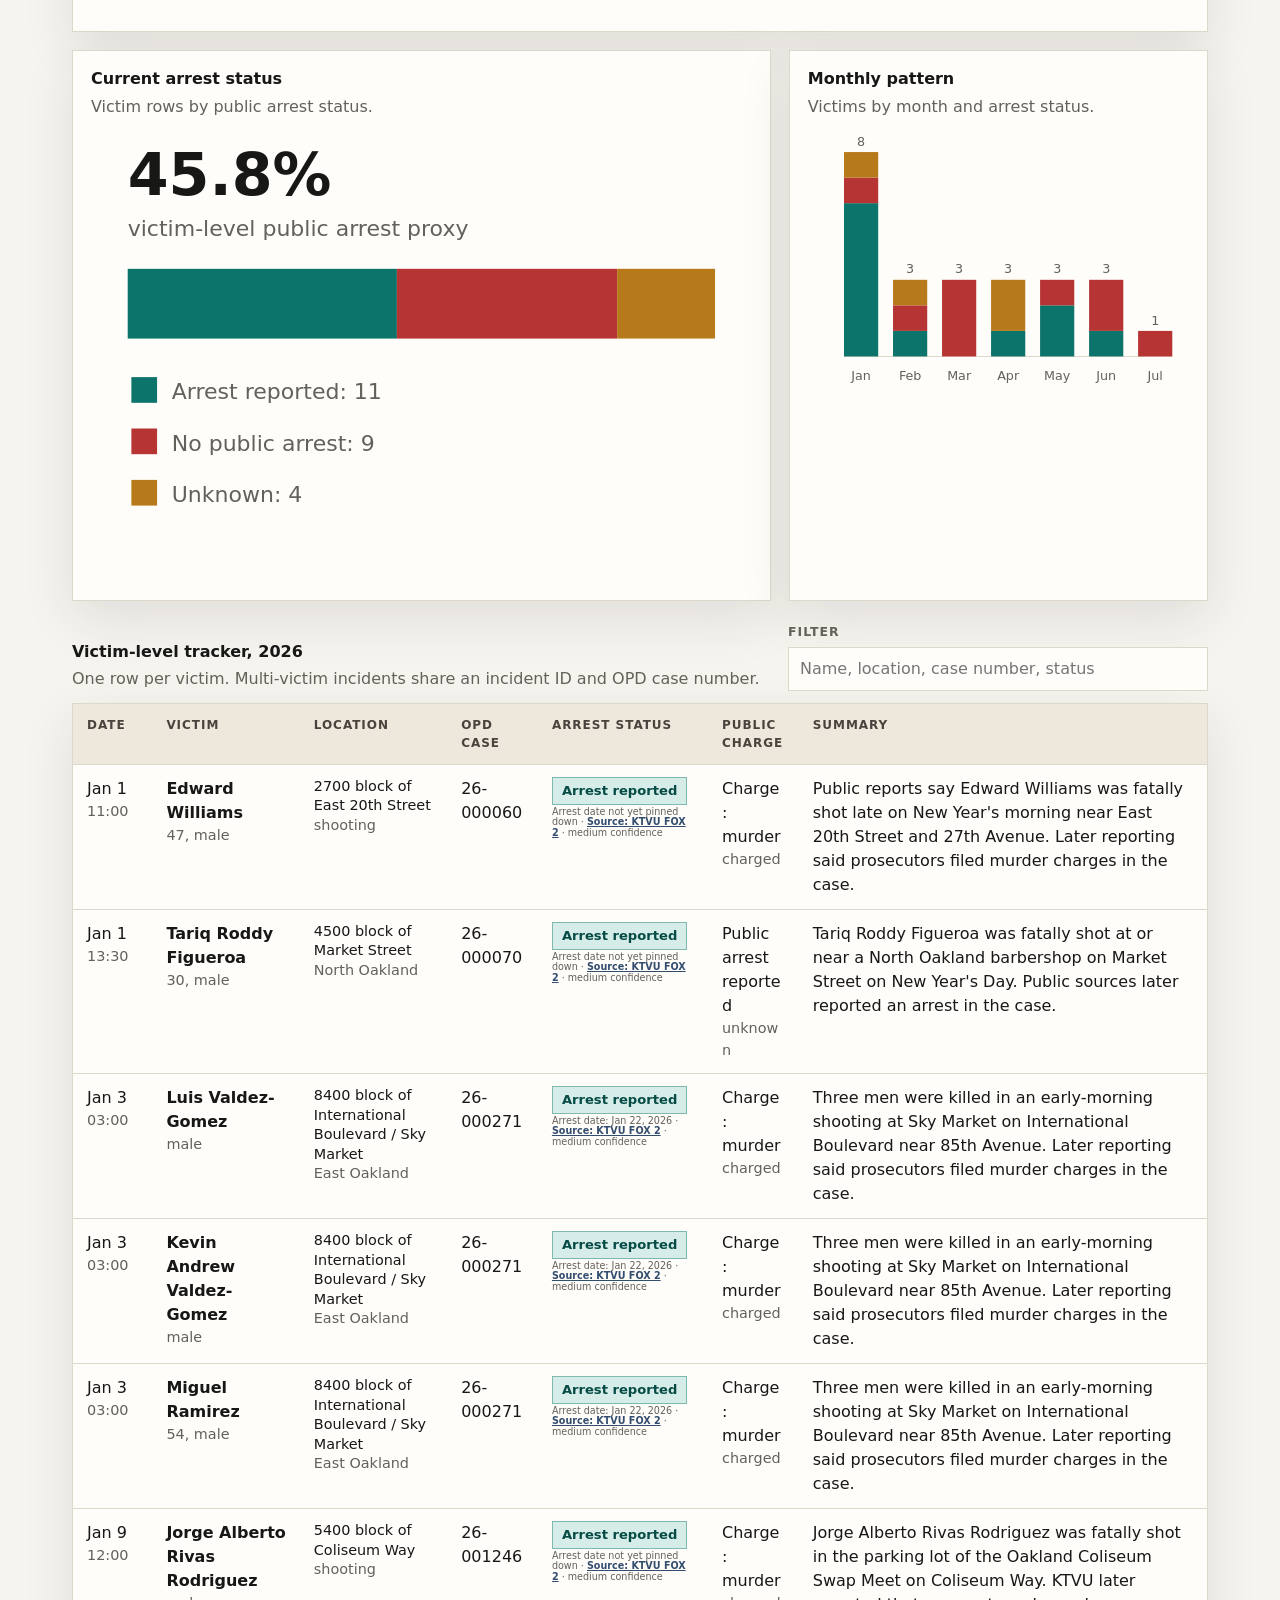
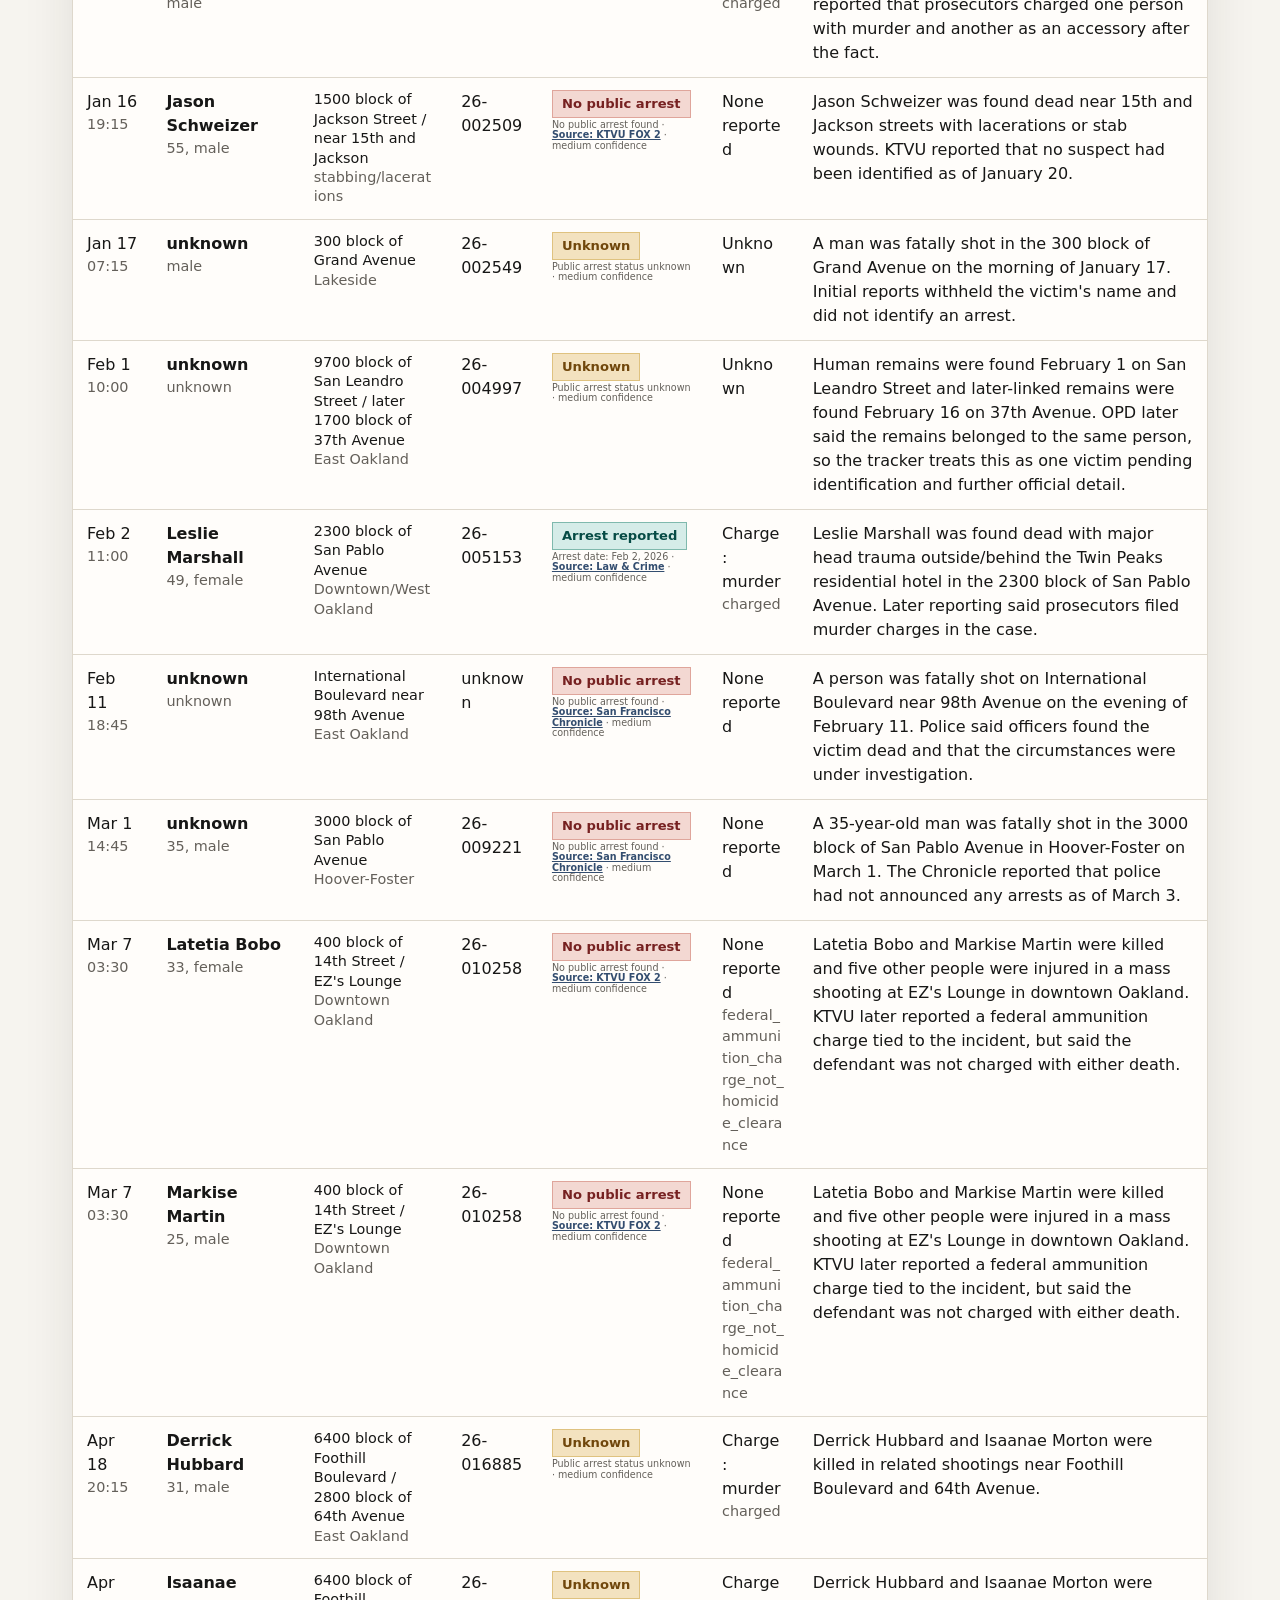
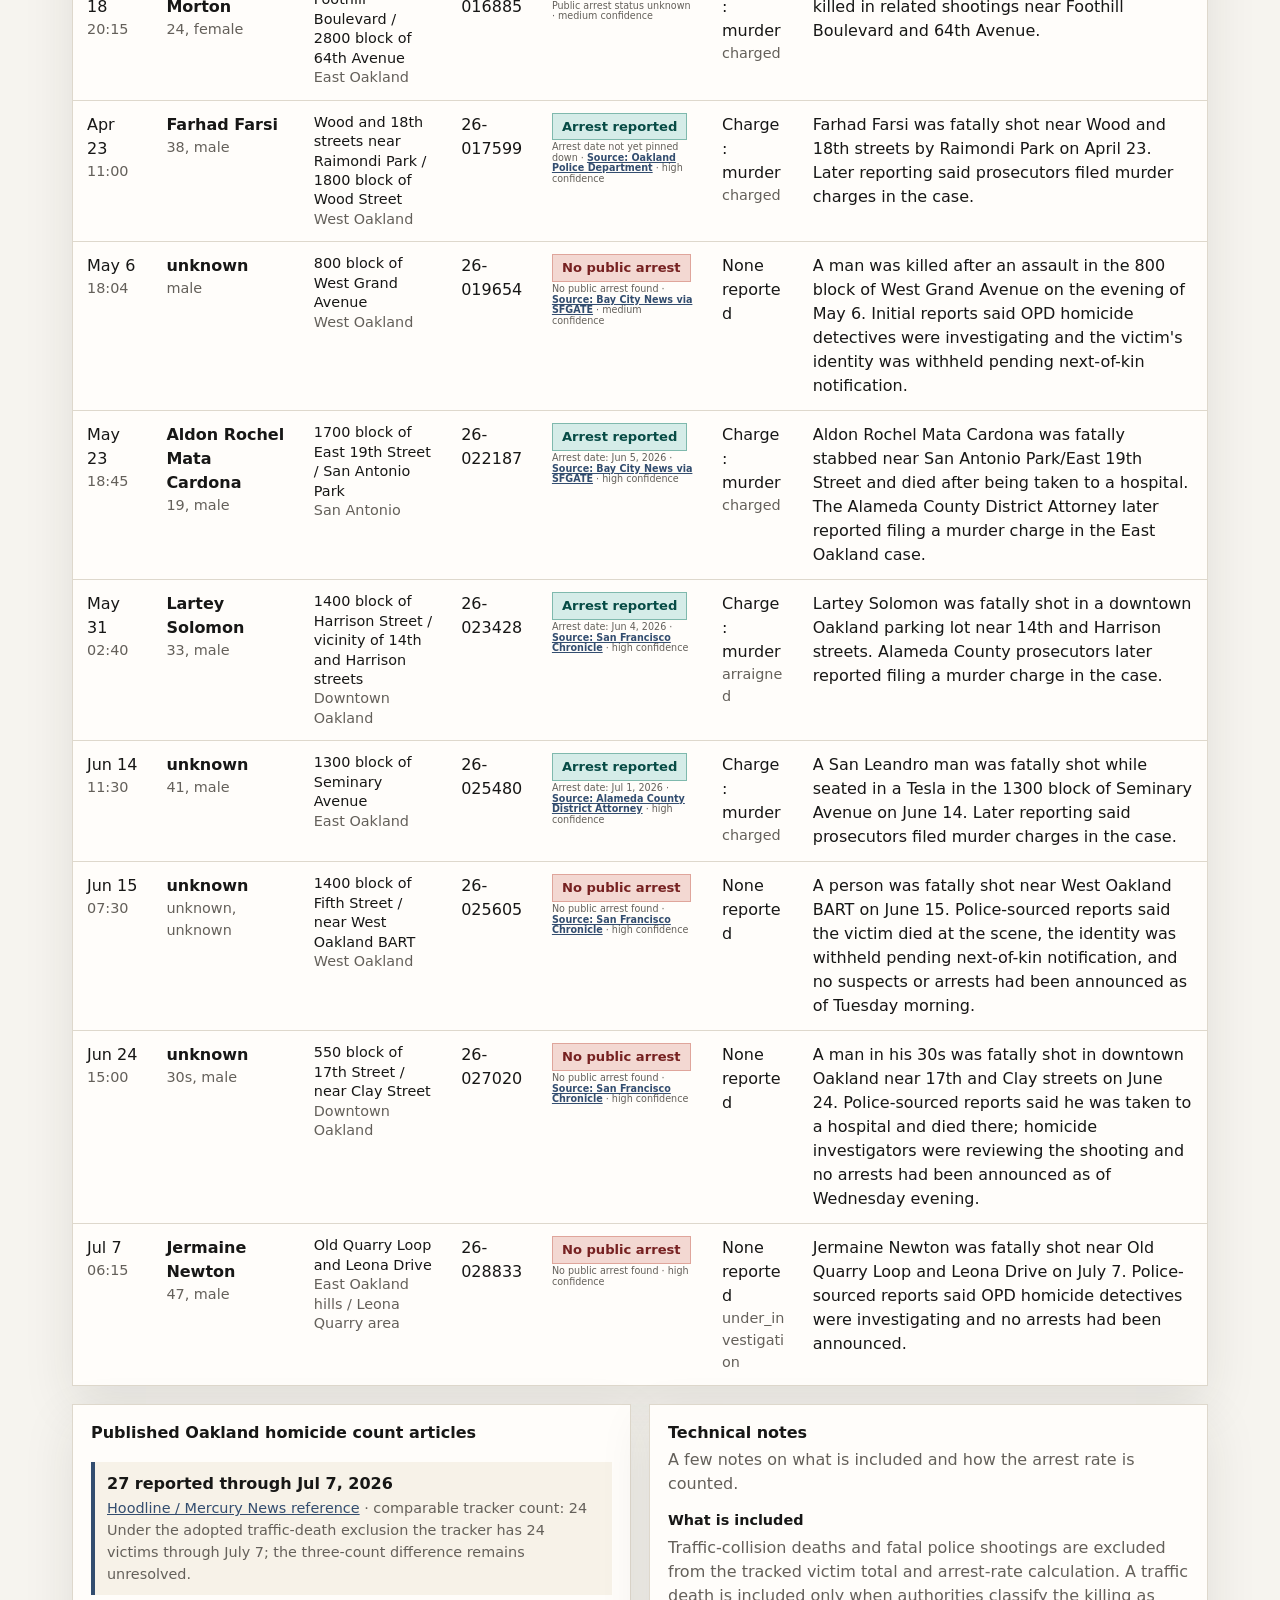
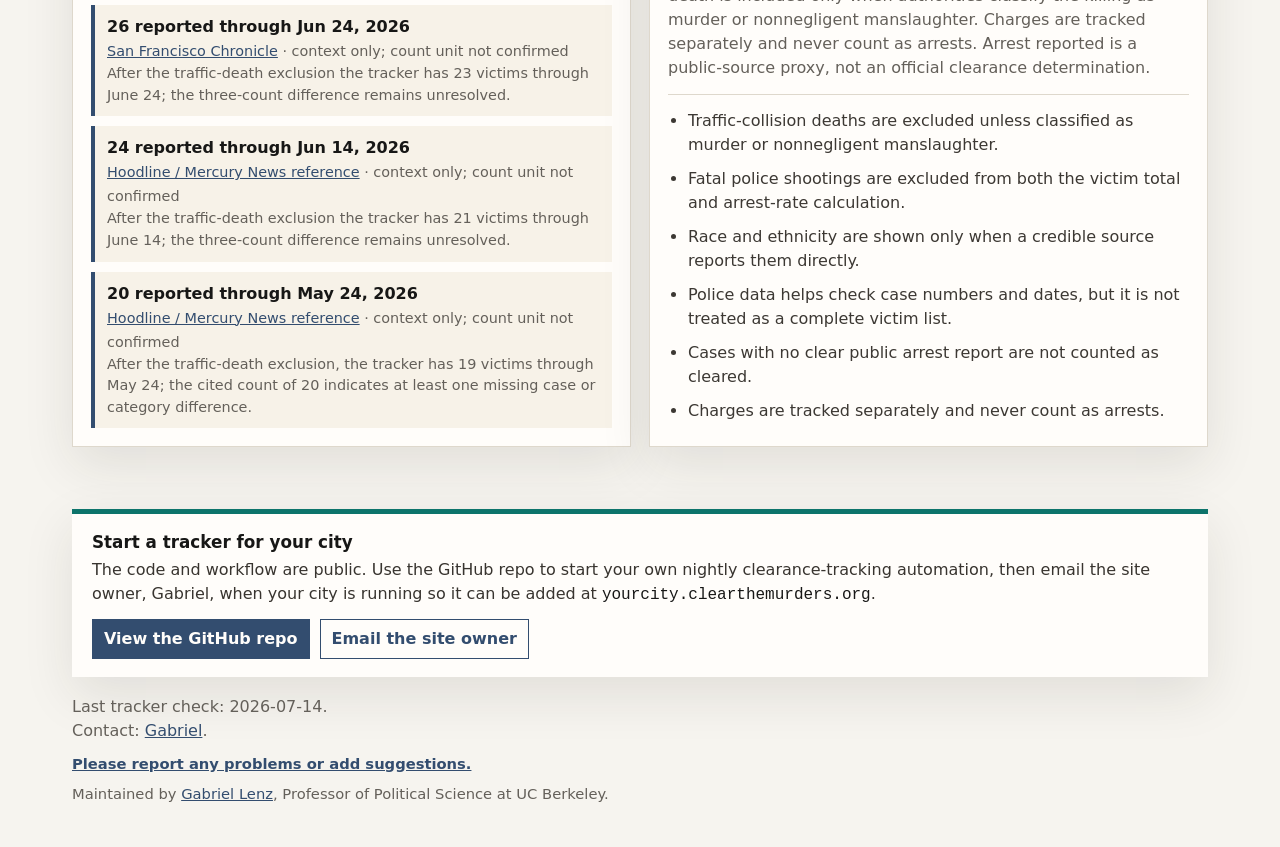
==== commit dac202b3: "Audit tracker scope and separate charges from arrests" ====
--- a/index.html
+++ b/index.html
@@ -100,6 +100,10 @@
           <strong id="metricArrests">--</strong>
         </div>
         <div class="metric">
+          <span>Victims with charges filed</span>
+          <strong id="metricCharges">--</strong>
+        </div>
+        <div class="metric">
           <span>No public arrest / unknown</span>
           <strong id="metricUnresolved">--</strong>
         </div>
@@ -109,7 +113,7 @@
         <h2>Why hold Oakland accountable for solving homicides?</h2>
         <p>
           Holding the city accountable for solving homicides means tracking homicide clearance in plain language:
-          whether each killing has a public arrest or charging update. Homicides are solved through witnesses,
+          tracking arrests and charges separately for each killing. Homicides are solved through witnesses,
           families, and neighbors who believe the justice system will listen to them and protect them. If Oakland
           wants more killings solved, police have to make the community their partners, not their enemies.
         </p>
@@ -230,10 +234,12 @@
             <p id="scopeNote"></p>
           </div>
           <ul class="rules">
-            <li>Fatal police shootings are not included in the arrest-rate calculation.</li>
+            <li>Traffic-collision deaths are excluded unless classified as murder or nonnegligent manslaughter.</li>
+            <li>Fatal police shootings are excluded from both the victim total and arrest-rate calculation.</li>
             <li>Race and ethnicity are shown only when a credible source reports them directly.</li>
             <li>Police data helps check case numbers and dates, but it is not treated as a complete victim list.</li>
             <li>Cases with no clear public arrest report are not counted as cleared.</li>
+            <li>Charges are tracked separately and never count as arrests.</li>
           </ul>
         </article>
       </section>
--- a/styles.css
+++ b/styles.css
@@ -150,7 +150,7 @@
 
 .metrics {
   display: grid;
-  grid-template-columns: repeat(4, minmax(0, 1fr));
+  grid-template-columns: repeat(5, minmax(0, 1fr));
   gap: 14px;
   margin-top: -54px;
 }
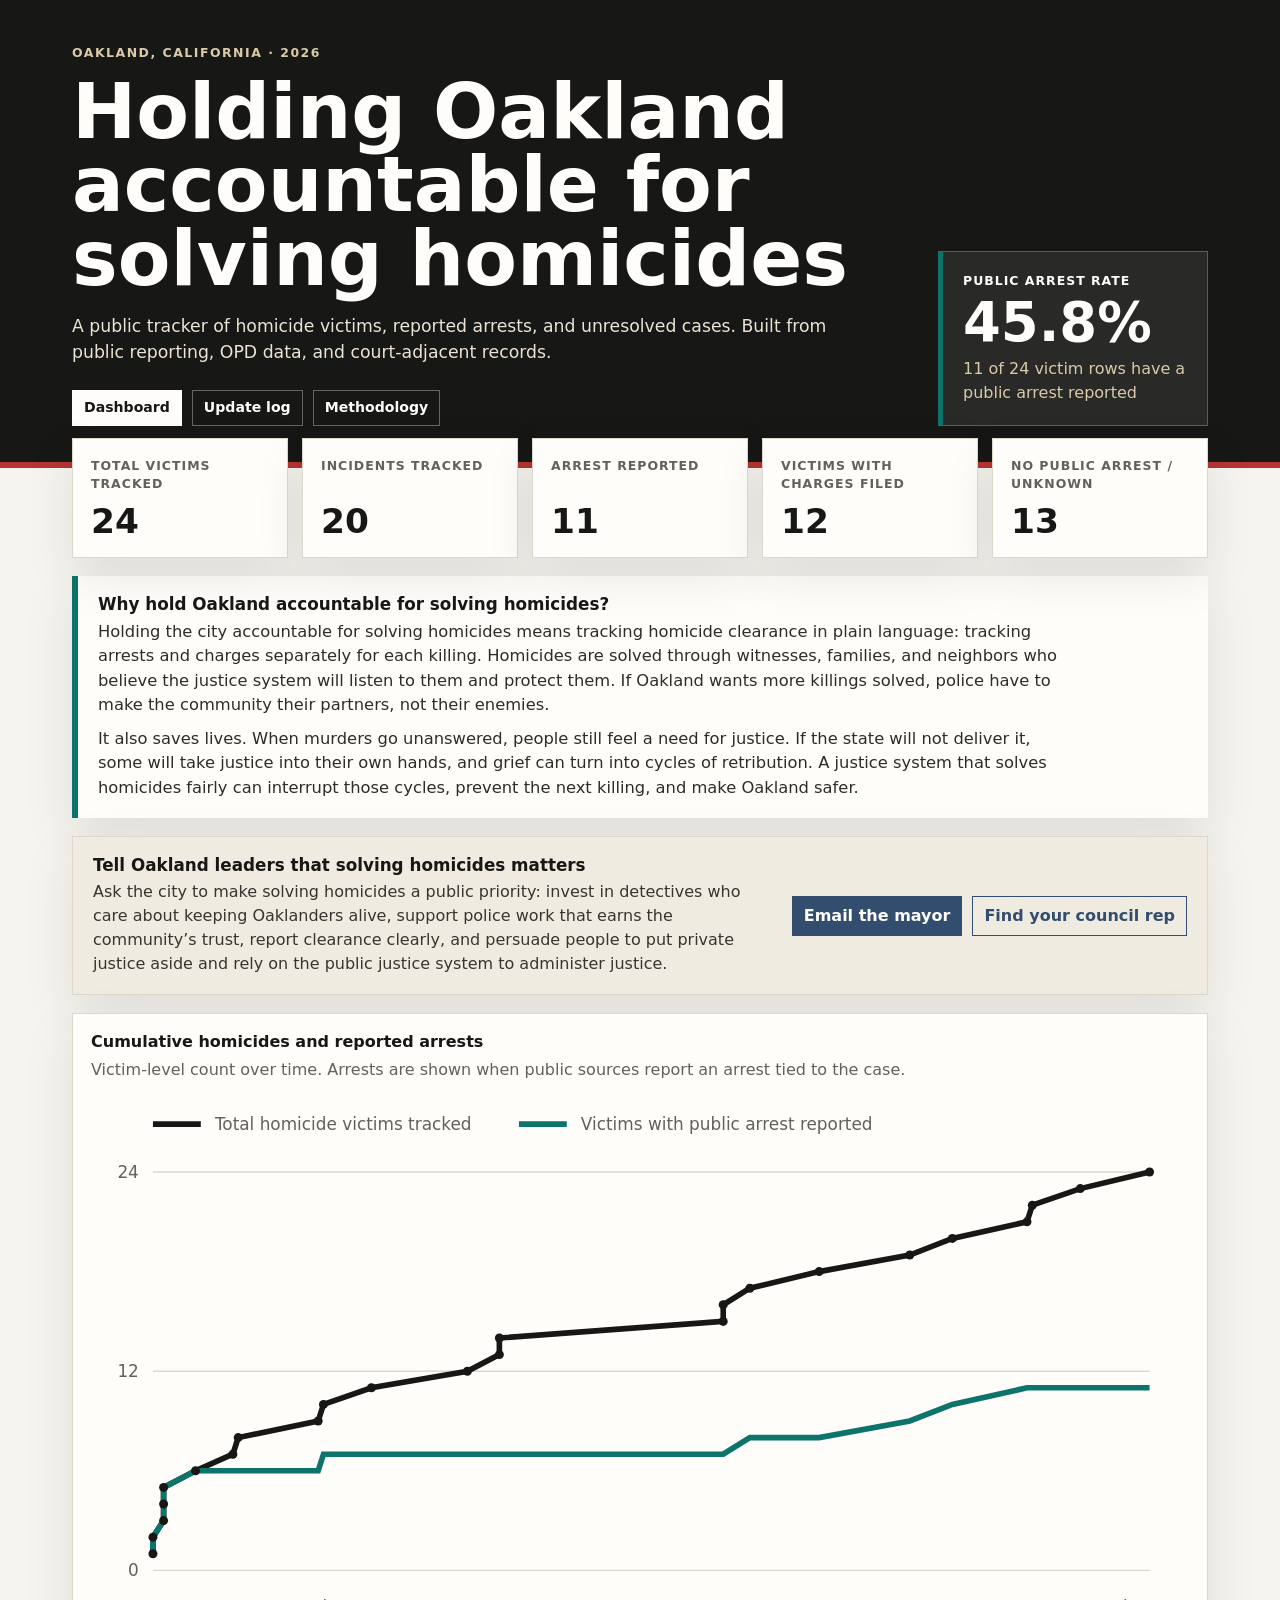
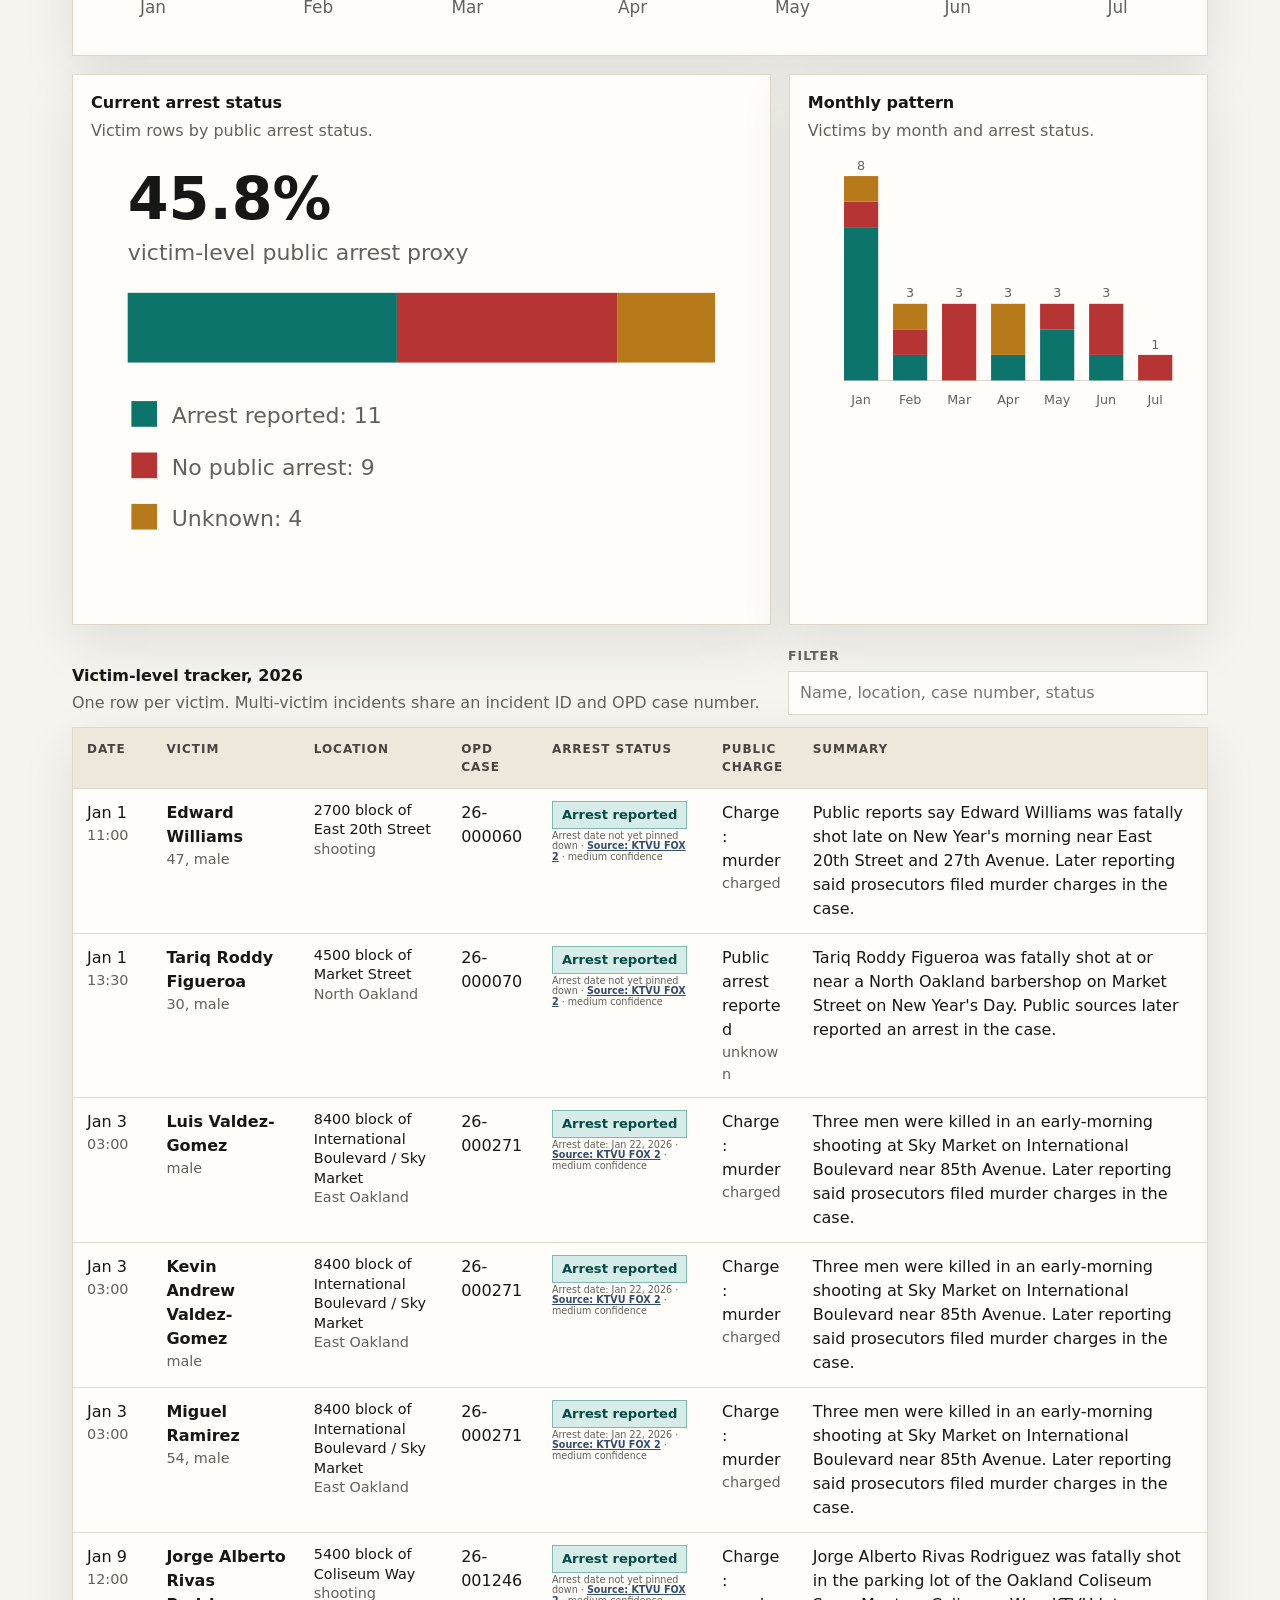
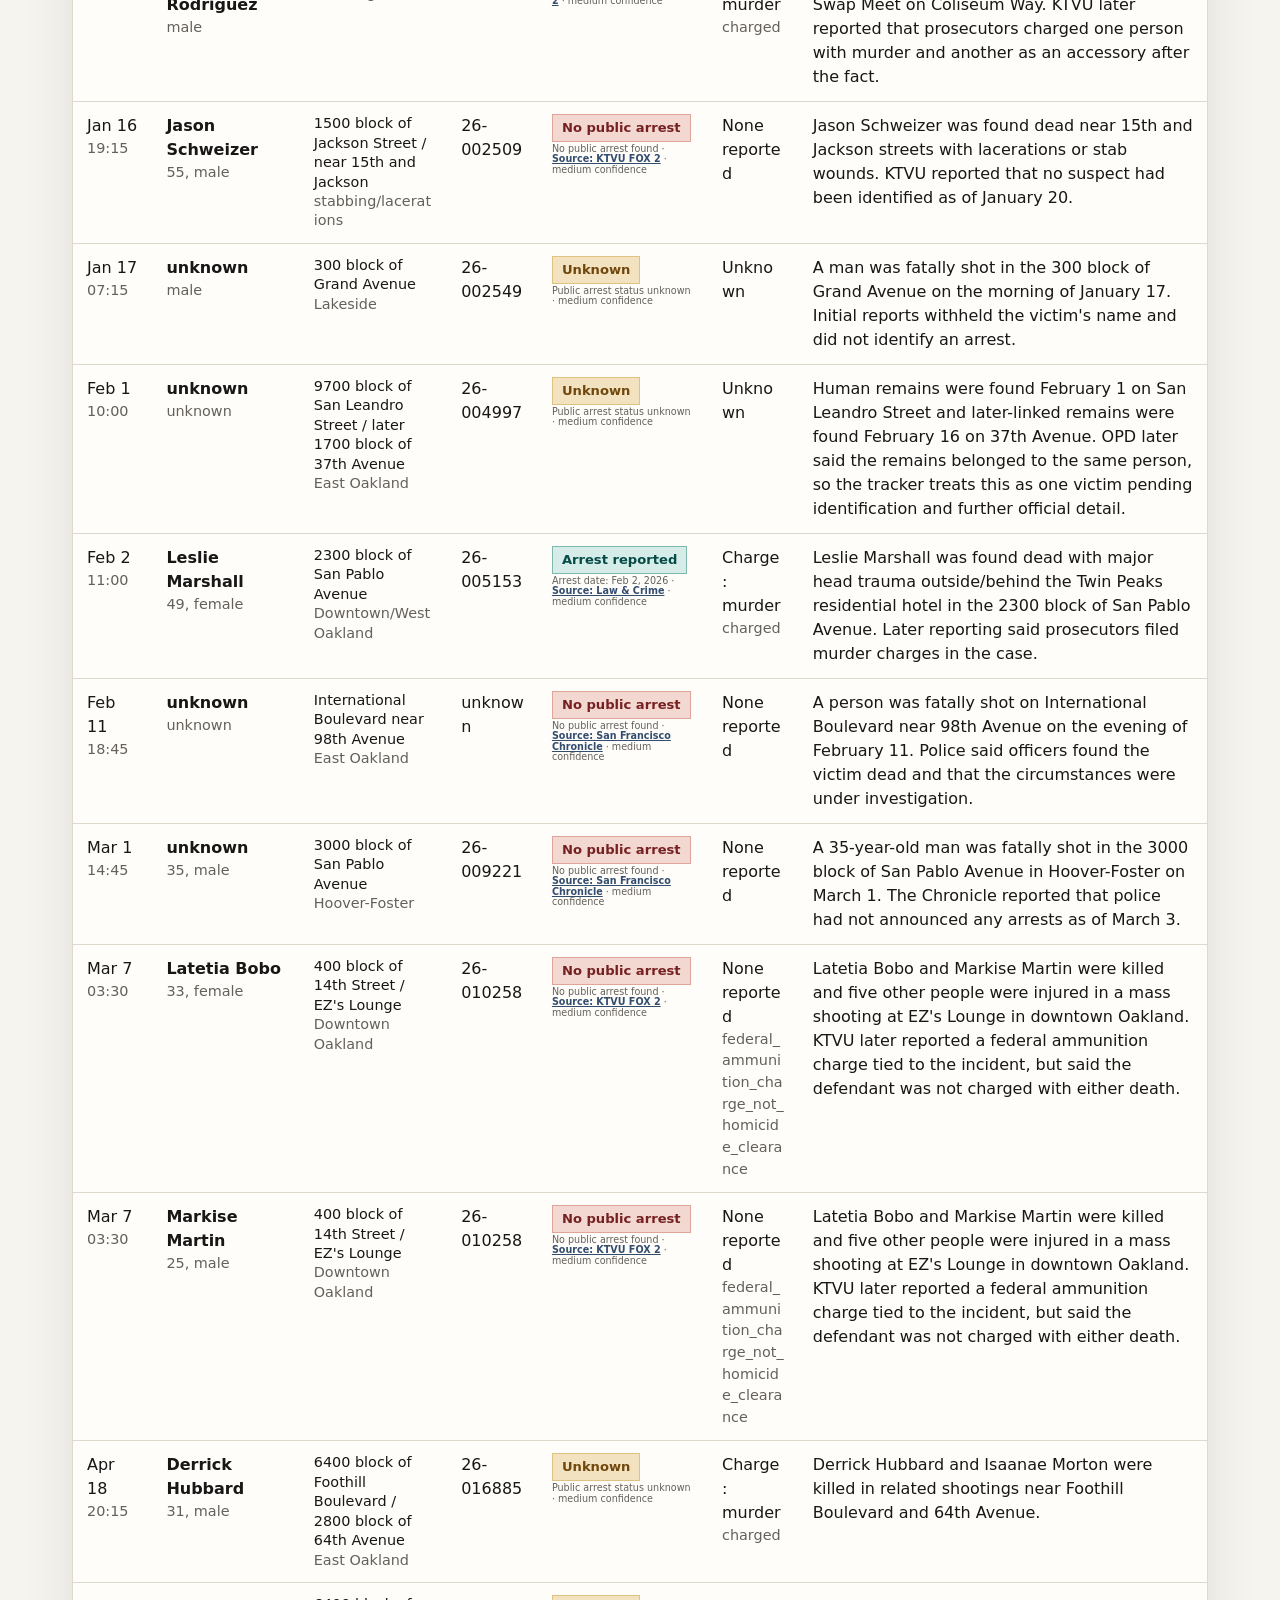
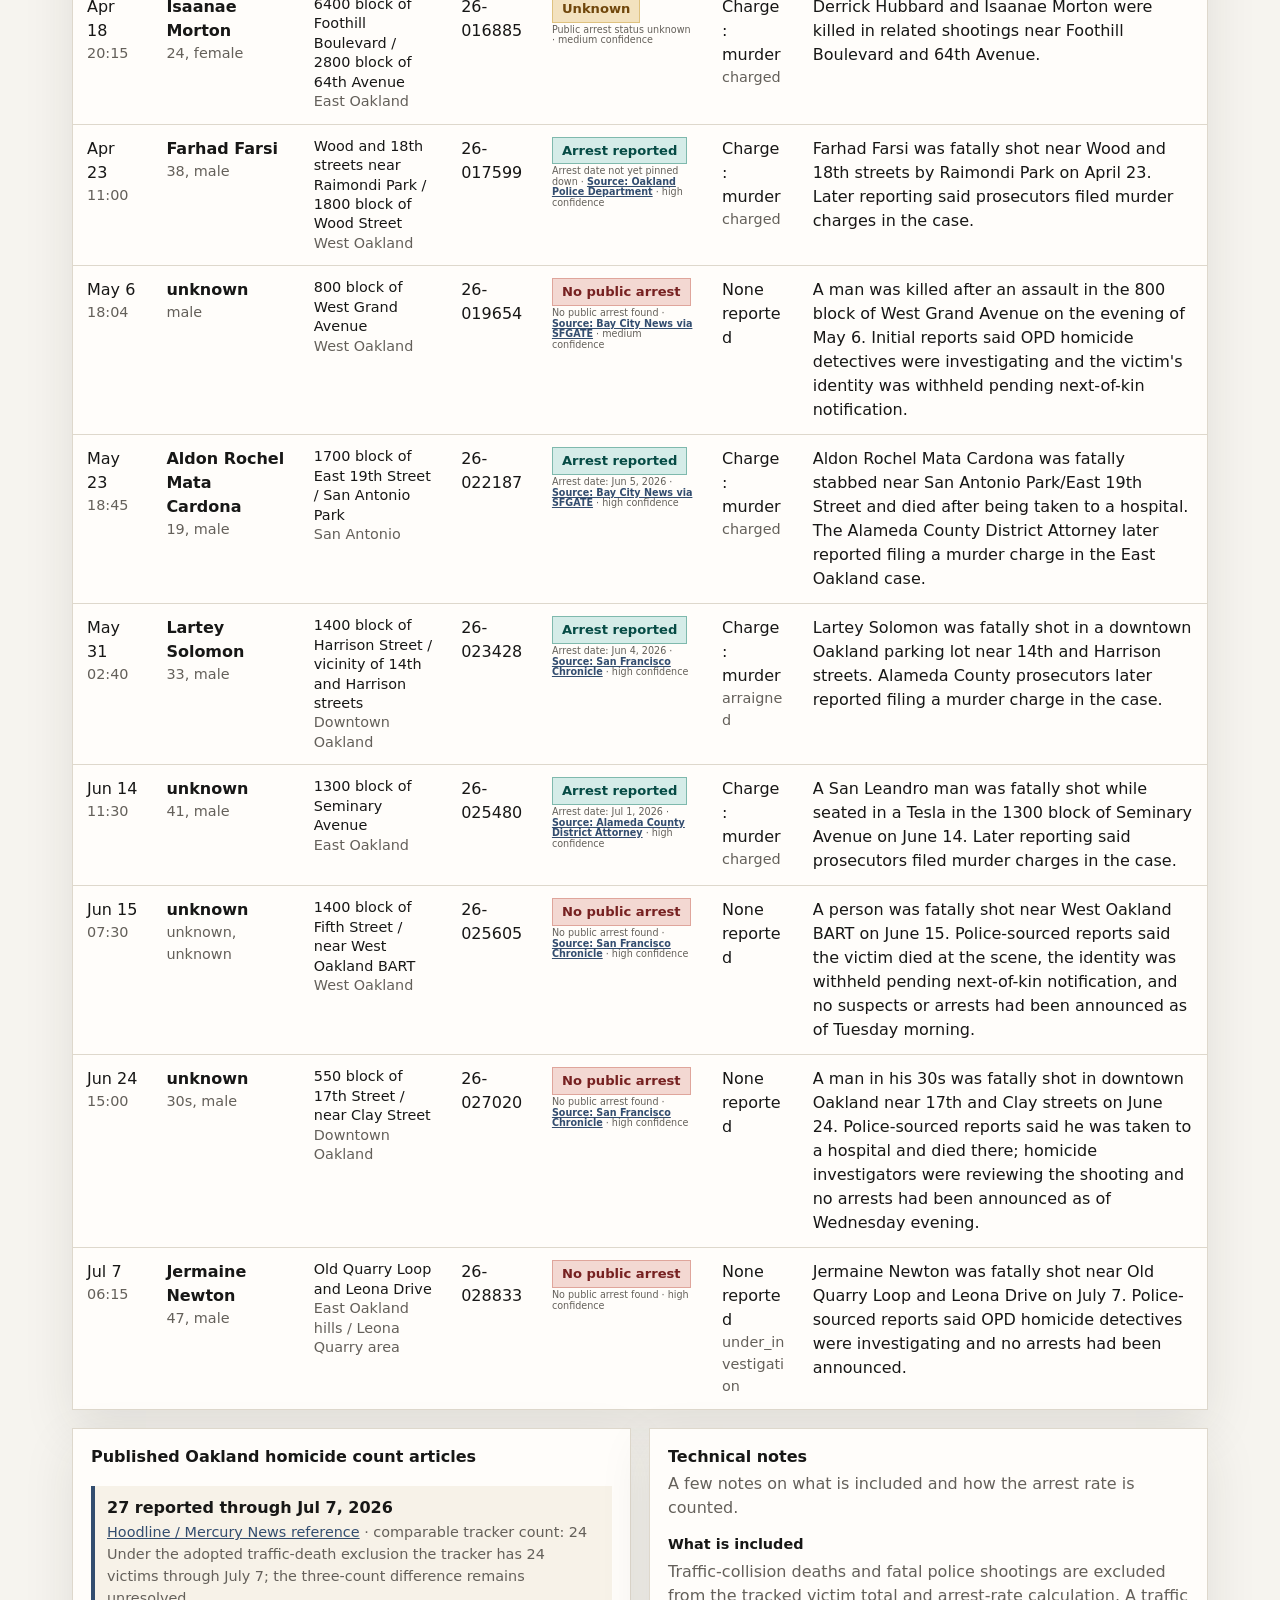
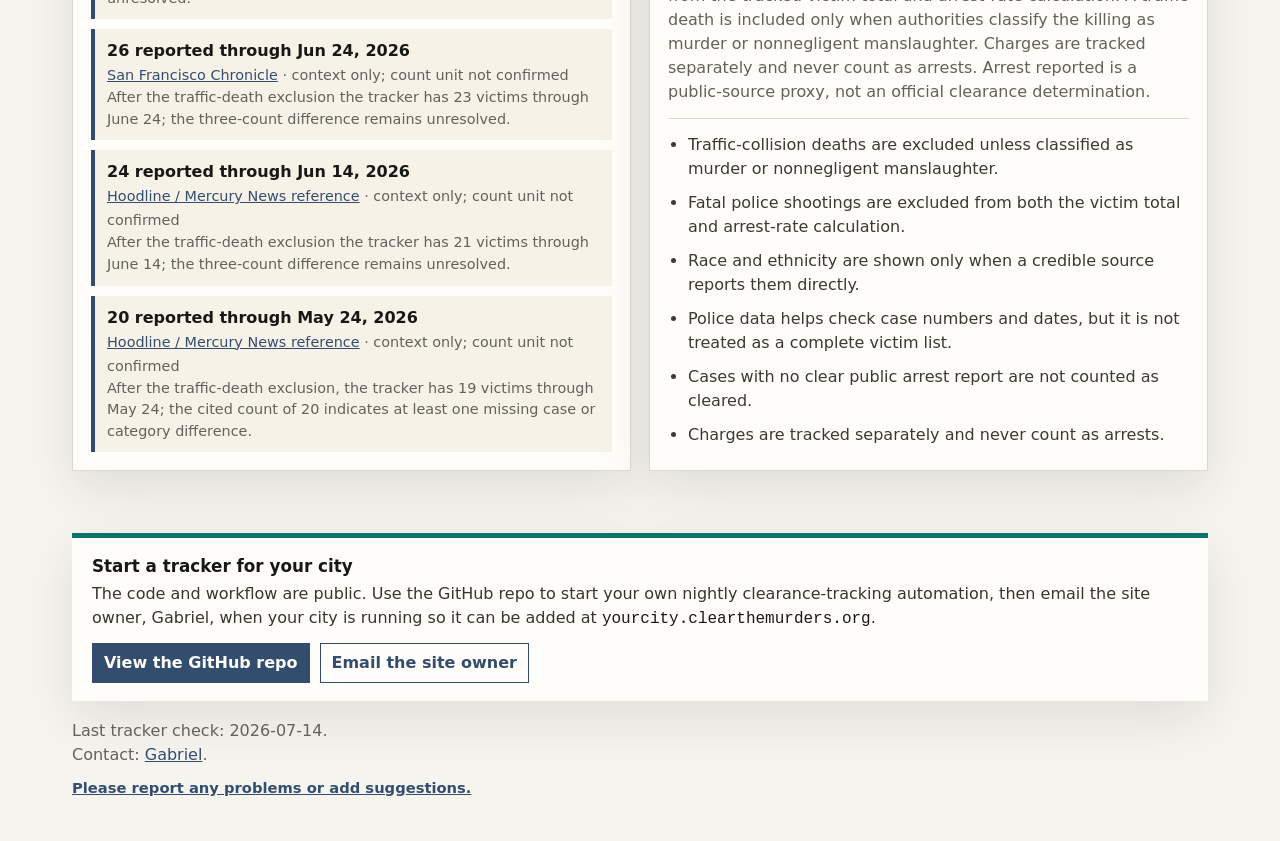
==== commit 8f14445a: "Remove institutional maintainer attribution" ====
--- a/index.html
+++ b/index.html
@@ -47,10 +47,6 @@
         "creator": {
           "@type": "Person",
           "name": "Gabriel Lenz",
-          "affiliation": {
-            "@type": "CollegeOrUniversity",
-            "name": "University of California, Berkeley"
-          },
           "sameAs": "https://polisci.berkeley.edu/people/person/gabriel-lenz"
         },
         "distribution": {
@@ -129,8 +125,9 @@
         <div>
           <h2>Tell Oakland leaders that solving homicides matters</h2>
           <p>
-            Ask the city to make solving homicides a public priority: better witness protection, faster case
-            updates for families, clear clearance reporting, and police work that earns community trust.
+            Ask the city to make solving homicides a public priority: invest in detectives who care about keeping
+            Oaklanders alive, support police work that earns the community’s trust, report clearance clearly, and
+            persuade people to put private justice aside and rely on the public justice system to administer justice.
           </p>
         </div>
         <div class="action-links">
@@ -271,11 +268,6 @@
           Please report any problems or add suggestions.
         </a>
       </p>
-      <p class="maintainer">
-        Maintained by
-        <a href="https://polisci.berkeley.edu/people/person/gabriel-lenz">Gabriel Lenz</a>,
-        Professor of Political Science at UC Berkeley.
-      </p>
     </footer>
 
     <script src="app.js"></script>
--- a/styles.css
+++ b/styles.css
@@ -583,11 +583,6 @@
   font-weight: 750;
 }
 
-.maintainer {
-  margin-top: 8px;
-  font-size: 0.92rem;
-}
-
 .methodology {
   display: grid;
   gap: 16px;
